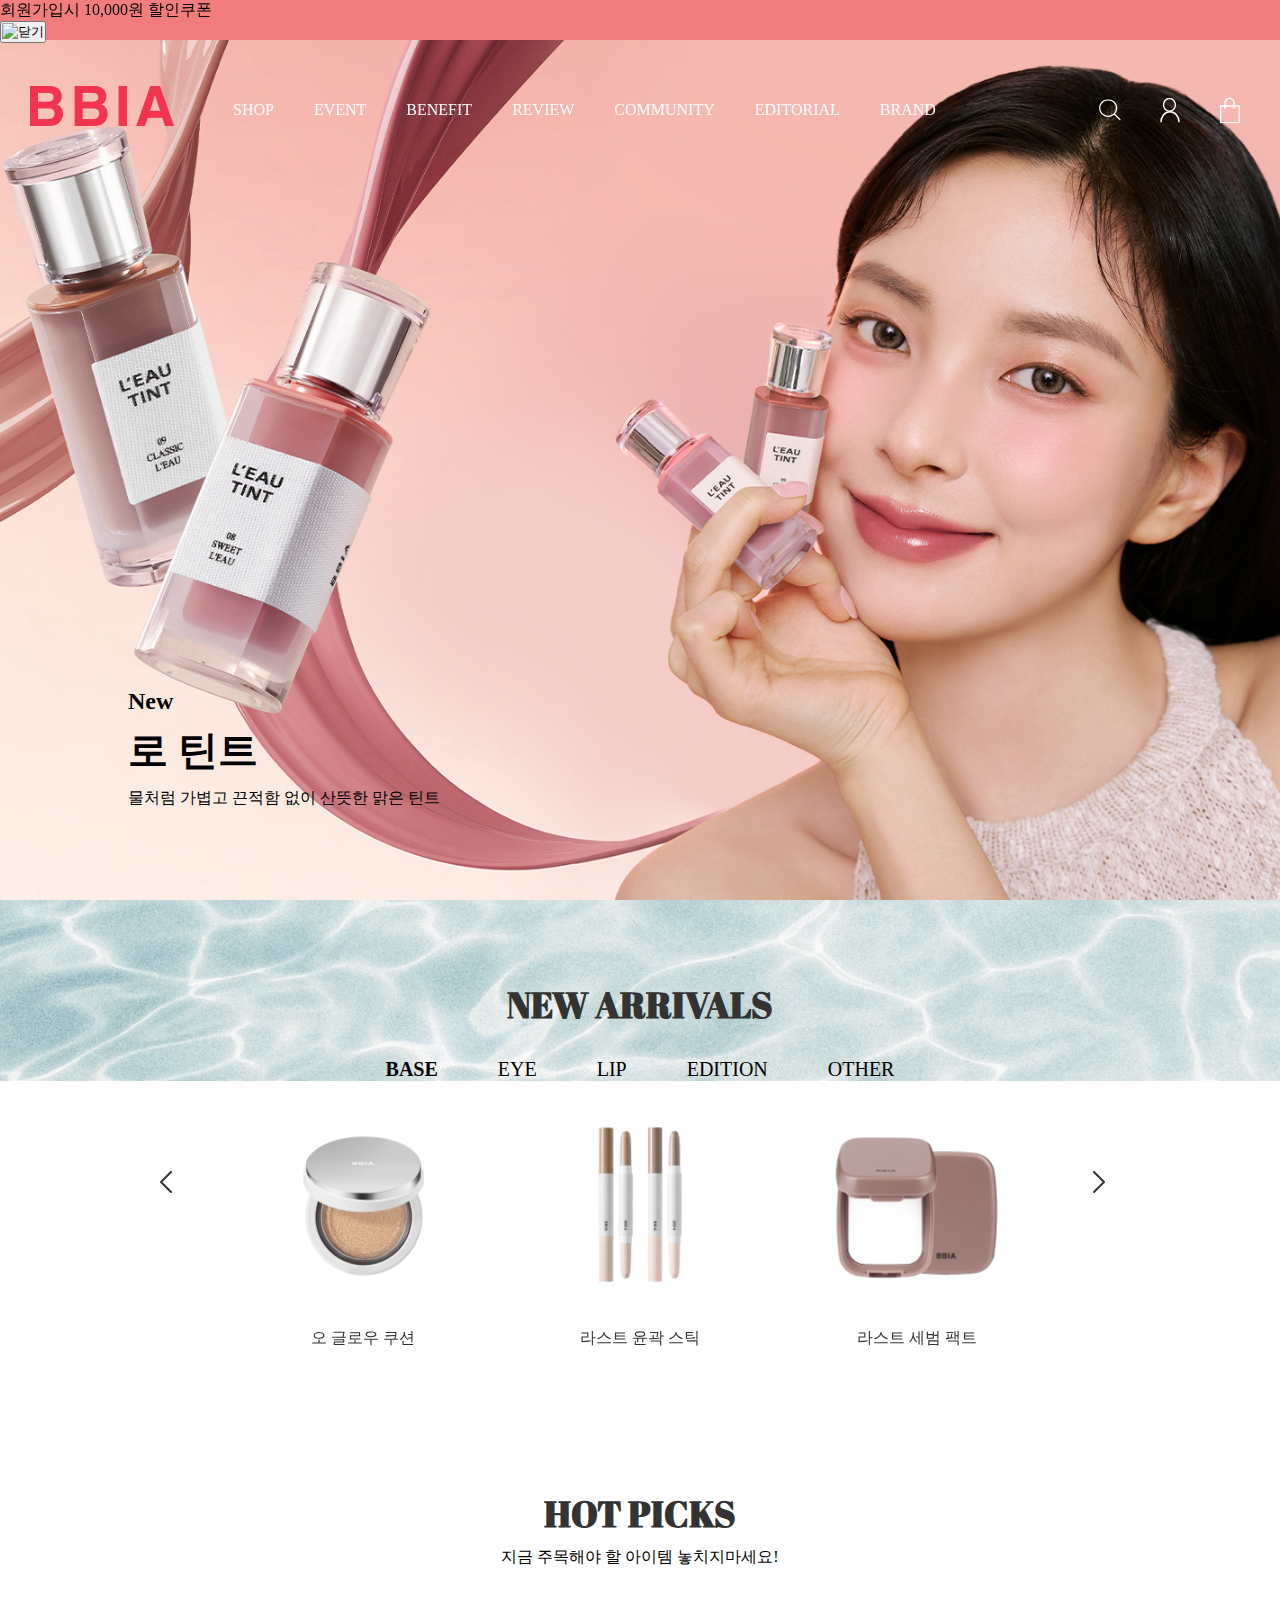
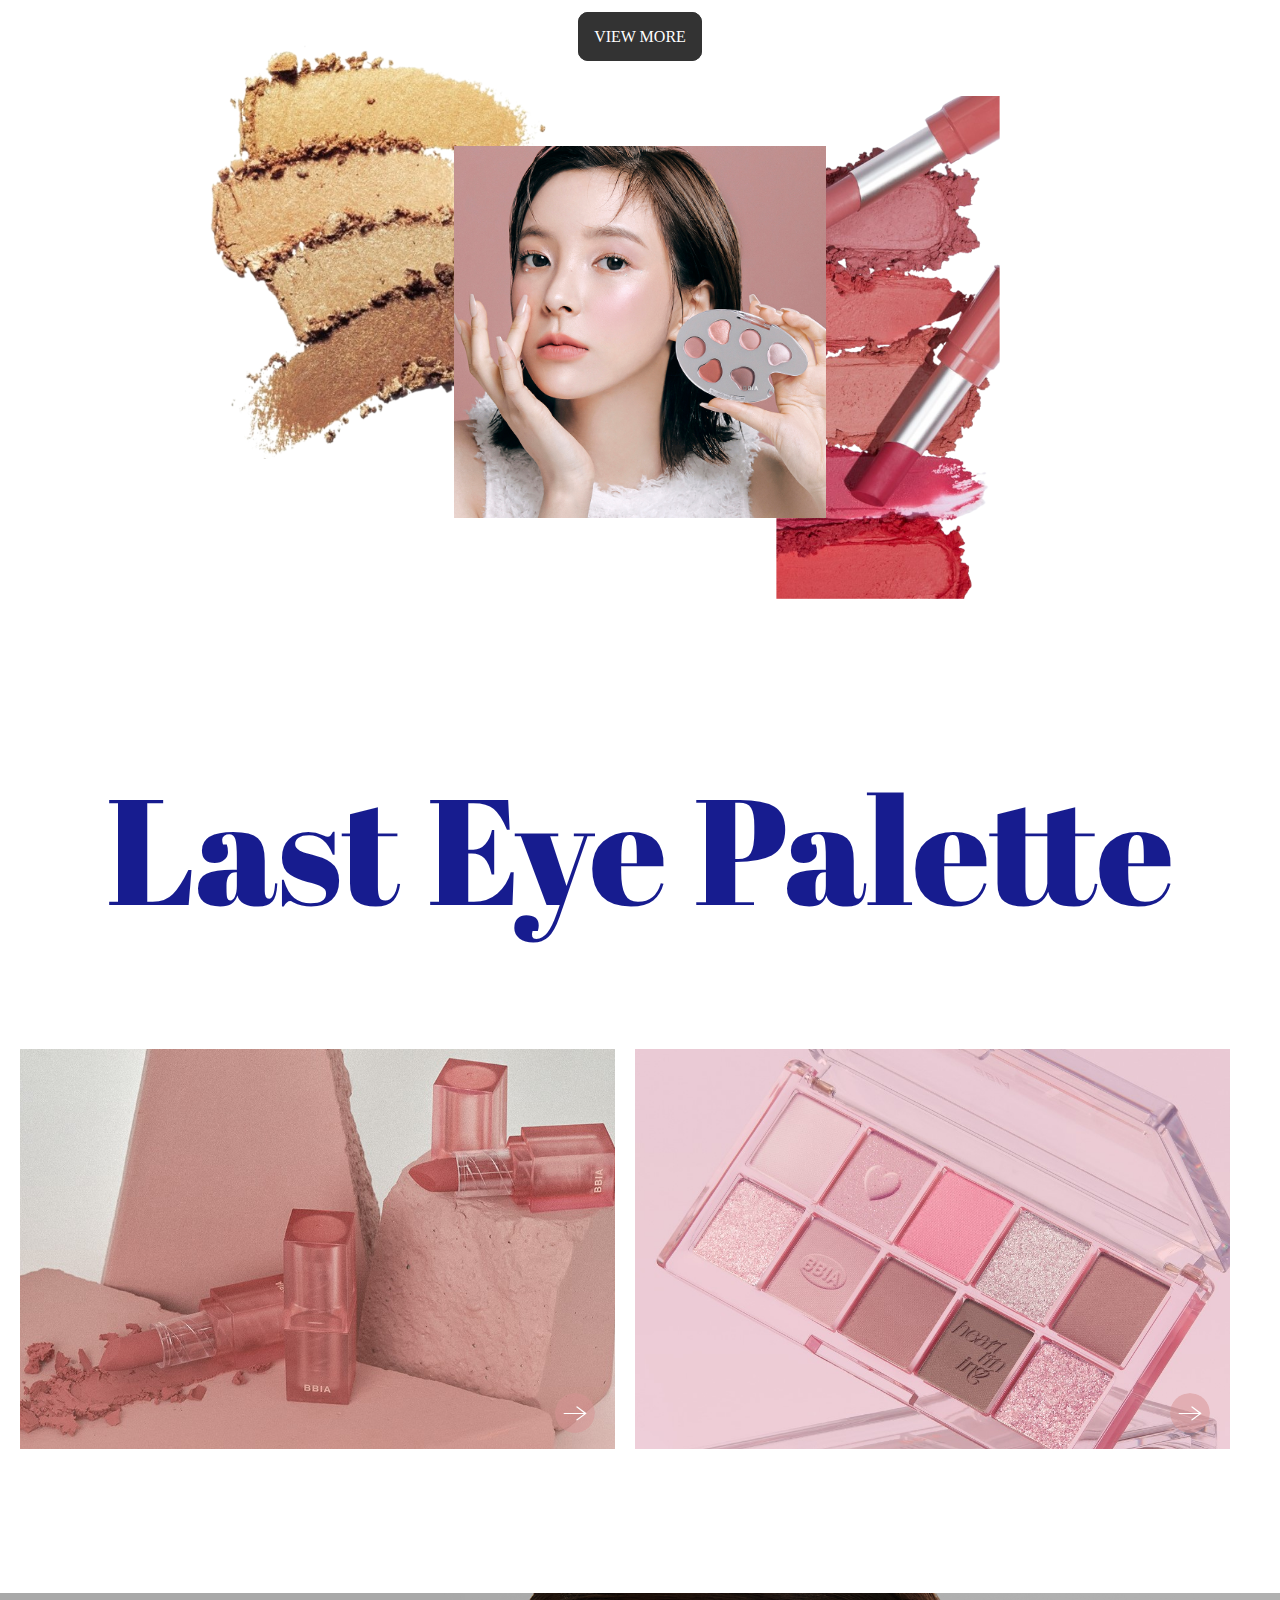
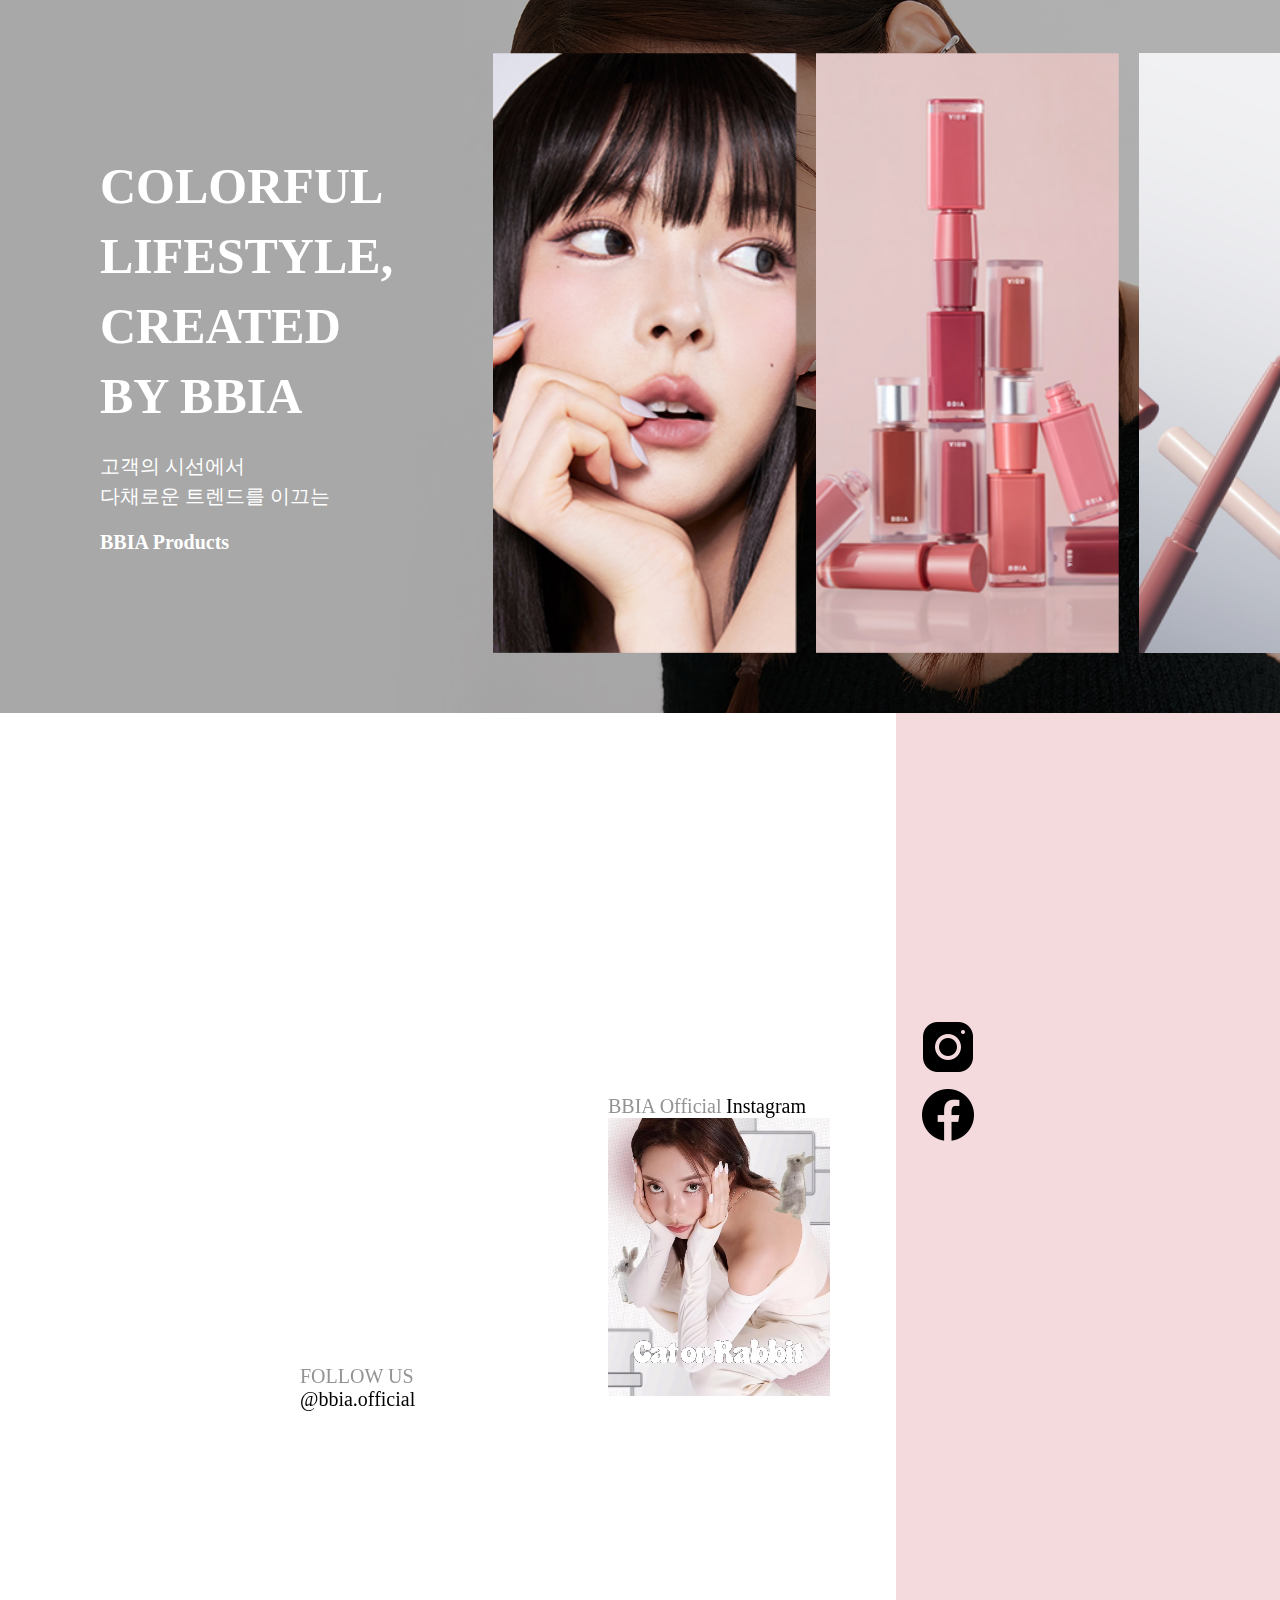
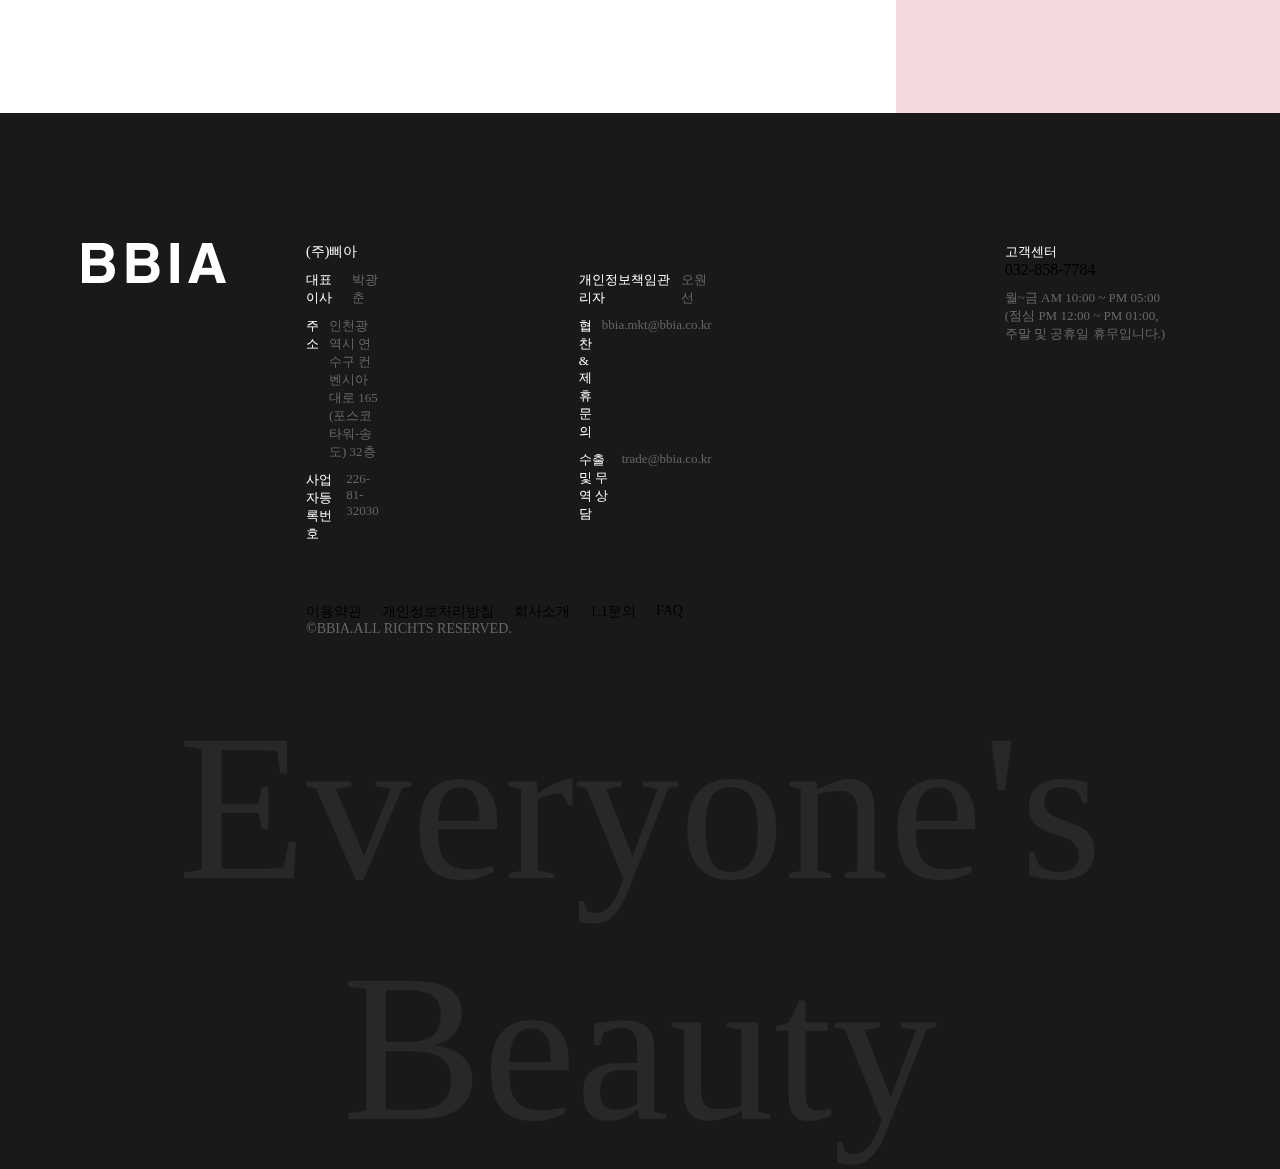
==== index.html @ fa792b57 "Update index.html" ====
<!DOCTYPE html>
<html lang="ko">

<head>
    <meta charset="UTF-8">
    <meta name="viewport" content="width=device-width, initial-scale=1.0">
    <title>BBIA 리뉴얼</title>

    <link rel="preconnect" href="https://fonts.googleapis.com">
    <link rel="preconnect" href="https://fonts.gstatic.com" crossorigin>
    <link href="https://fonts.googleapis.com/css2?family=Abril+Fatface&family=Asul:wght@400;700&display=swap"
        rel="stylesheet">

    <link rel="stylesheet" href="css/bbia.css">
    <link rel="stylesheet" href="https://cdn.jsdelivr.net/npm/swiper@11/swiper-bundle.min.css" />


    <script src="lib/jquery-3.7.1.min.js"></script>
    <script src="https://cdn.jsdelivr.net/npm/swiper@11/swiper-bundle.min.js"></script>


    <script>
        document.addEventListener("DOMContentLoaded", function () {
            var swiper = new Swiper(".main_visual .mySwiper", {
                navigation: {
                    nextEl: ".swiper-button-next",
                    prevEl: ".swiper-button-prev",
                },
                pagination: {
                    el: ".swiper-pagination",
                    clickable: true,
                    tiye : "fraction",
                },
                loop: true,
                autoplay: {
                    delay: 3000,
                    disableOnInteraction: false,
                },
            });

            var swiper = new Swiper('.new .swiper-container', {
                slidesPerView: 3, // 한 화면에 3개의 슬라이드를 표시
                spaceBetween: 30, // 슬라이드 간의 간격 설정
                loop: true, // 슬라이드를 무한 반복
                navigation: {
                    nextEl: '.swiper-button-next',
                    prevEl: '.swiper-button-prev',
                },
                autoplay: {
                    delay: 3000, // 3초마다 자동으로 슬라이드 변경
                    disableOnInteraction: false, // 사용자 인터랙션 후에도 자동 재생 유지
                },
            });

            var swiper = new Swiper('.brand .swiper-container', {
                slidesPerView: 2.5,  // 한 번에 2개의 슬라이드가 보이도록 설정
                spaceBetween: 20,   // 슬라이드 간의 간격을 설정 (필요 시 수정)
                loop: false,
                direction: 'horizontal',         // 슬라이드를 무한 반복
                navigation: {
                    nextEl: '.swiper-button-next', // 다음 버튼
                    prevEl: null, // 이전 버튼
                },
                pagination: {
                    el: '.swiper-pagination', // 페이지네이션
                    clickable: true            // 페이지네이션 클릭 가능
                }
            });


            var buttons = document.querySelectorAll('.category .button');
            var slides = document.querySelectorAll('.new .swiper-slide');

            buttons.forEach(button => {
                button.addEventListener('click', () => {
                    // 모든 버튼에서 active 클래스를 제거
                    buttons.forEach(btn => btn.classList.remove('active'));

                    // 클릭된 버튼에 active 클래스 추가
                    button.classList.add('active');

                    // 모든 슬라이드 숨기기
                    slides.forEach(slide => slide.style.display = 'none');

                    // 클릭된 버튼에 해당하는 카테고리만 보이기
                    const category = button.getAttribute('data-category');
                    slides.forEach(slide => {
                        if (slide.getAttribute('data-category') === category) {
                            slide.style.display = 'block'; // 해당 카테고리 슬라이드만 보이게
                        }
                    });

                    // Swiper 업데이트하여 새롭게 슬라이드를 인식하도록 함
                    swiperNew.update();
                });
            });

            // 기본적으로 첫 번째 버튼에 active 클래스를 추가하고 첫 번째 카테고리만 보이게 설정
            buttons[0].classList.add('active');
            const firstCategory = buttons[0].getAttribute('data-category');
            slides.forEach(slide => {
                if (slide.getAttribute('data-category') === firstCategory) {
                    slide.style.display = 'block';
                } else {
                    slide.style.display = 'none';
                }
            });
        });
    </script>
</head>

<body>
    <header id="header">
        <section class="banner">
            <div class="swiper-container">
                <div class="swiper-wrapper">
                    <div class="swiper-slide">
                        <p>회원가입시 10,000원 할인쿠폰</p>
                    </div>
                    <div class="swiper-slide">
                        <p>첫 구매 20%할인 & 적립금 3000원</p>
                    </div>
                    <div class="swiper-slide">
                        <p>Winter season-off❄</p>
                    </div>
                </div>

                <button class="close">
                    <img src="img/close.svg" alt="닫기">
                </button>
            </div><!-- .swiper-container end -->
        </section><!-- .banner -->

        <header class="header">
            <div class="inner">
                <h1 class="logo">
                    <a href="#"><img src="img/bbia_logo.png" alt="삐아 로고"></a>
                </h1>
                <nav class="pc_nav">
                    <ul class="gnb">
                        <li>
                            <a href="#">SHOP</a>
                        </li>
                        <li>
                            <a href="#">EVENT</a>
                        </li>
                        <li>
                            <a href="#">BENEFIT</a>
                        </li>
                        <li>
                            <a href="#">REVIEW</a>
                        </li>
                        <li>
                            <a href="#">COMMUNITY</a>
                        </li>
                        <li>
                            <a href="#">EDITORIAL</a>
                        </li>
                        <li>
                            <a href="#">BRAND</a>
                        </li>
                    </ul><!-- .gnb -->
                </nav><!-- .pc_nav -->

                <div class="util">
                    <button class="search">
                        <img src="img/btn_search.svg" alt="검색">
                    </button>
                    <button class="mypage">
                        <img src="img/btn_mypage.svg" alt="마이페이지">
                    </button>
                    <button class="cart">
                        <img src="img/btn_cart.svg" alt="장바구니">
                    </button>
                </div><!-- .util -->
            </div><!-- .inner -->
        </header><!-- .header end -->
    </header><!-- #header end -->

    <section class="main_visual">
        <div class="swiper mySwiper">
            <div class="swiper-wrapper">
                <div class="swiper-slide">
                    <img class="pc_visual" src="img/bbia_main_1.jpg" alt="">
                    <img class="mobile_visual" src="" alt="">
                    <div class="text">
                        <div class="inner">
                            <strong>New</strong>
                            <h2>로 틴트</h2>
                            <p>물처럼 가볍고 끈적함 없이 산뜻한 맑은 틴트</p>
                        </div>
                    </div>
                </div><!-- .swiper-slide -->
                <div class="swiper-slide">
                    <img class="pc_visual" src="img/bbia_main_2.jpg" alt="">
                    <img class="mobile_visual" src="" alt="">
                    <div class="text">
                        <div class="inner">
                            <strong>New</strong>
                            <h2>초코비 에디션 <br /> 라스트 아이 팔레트</h2>
                            <p>삐아의 새로운 시그니처 아이팔레트</p>
                        </div>
                    </div>
                </div><!-- .swiper-slide -->
                <div class="swiper-slide">
                    <img class="pc_visual" src="img/bbia_main_3.jpg" alt="">
                    <img class="mobile_visual" src="" alt="">
                    <div class="text">
                        <div class="inner">
                            <strong>New</strong>
                            <h2>초코비 에디션 <br /> 글로우 틴트</h2>
                            <p>투명하게 빛나는 입술 위 초코 한방울</p>
                        </div>
                    </div>
                </div><!-- .swiper-slide -->
                <div class="swiper-slide">
                    <img class="pc_visual" src="img/bbia_main_4.jpg" alt="">
                    <img class="mobile_visual" src="" alt="">
                    <div class="text">
                        <div class="inner">
                            <strong>New</strong>
                            <h2>오너먼트 에디션 <br /> 라스트 아이 팔레트</h2>
                            <p>섀도우부터 립-치크 제형까지 팔레트 하나로 완성하는 나</p>
                        </div>
                    </div>
                </div><!-- .swiper-slide -->
                <div class="swiper-slide">
                    <img class="pc_visual" src="img/bbia_main_5.jpg" alt="">
                    <img class="mobile_visual" src="" alt="">
                    <div class="text">
                        <div class="inner">
                            <strong>New</strong>
                            <h2>초코비 에디션 <br /> 라스트 벨벳 틴트</h2>
                            <p>부드럽고 풍부한 코코아 색감의 벨벳 틴트</p>
                        </div>
                    </div>
                </div><!-- .swiper-slide -->
            </div>
            <div class="swiper-c_button-next"></div>
            <div class="swiper-c_button-prev"></div>
        </div>
    </section><!-- .main_visual end -->

    <section class="new">
        <h2>NEW ARRIVALS</h2>
        <div class="category">
            <button class="button" data-category ="base">BASE</button>
            <button class="button" data-category ="eye">EYE</button>
            <button class="button" data-category ="lip">LIP</button>
            <button class="button" data-category ="edition">EDITION</button>
            <button class="button" data-category ="other">OTHER</button>
        </div>

        <div class="swiper-container">
            <div class="swiper-wrapper">
                <div class="swiper-slide" data-category ="base">
                    <div class="slide-item">
                        <img src="img/base-1.png" alt="오 글로우 쿠션">
                        <p>오 글로우 쿠션</p>
                    </div>
                </div>
                <div class="swiper-slide" data-category ="base">
                    <div class="slide-item">
                        <img src="img/base-2.png" alt="라스트 윤곽 스틱">
                        <p>라스트 윤곽 스틱</p>
                    </div>
                </div>
                <div class="swiper-slide" data-category ="base">
                    <div class="slide-item">
                        <img src="img/base-3.png" alt="라스트 세범 팩트">
                        <p>라스트 세범 팩트</p>
                    </div>
                </div>
                <!-- .swiper-slide base -->
                <div class="swiper-slide" data-category ="eye">
                    <div class="slide-item">
                        <img src="img/eye-1.png" alt="라스트 아이 팔레트">
                        <p>라스트 아이 팔레트</p>
                    </div>
                </div>
                <div class="swiper-slide" data-category ="eye">
                    <div class="slide-item">
                        <img src="img/eye-2.png" alt="네버 다이 마스카라">
                        <p>네버 다이 마스카라</p>
                    </div>
                </div>
                <div class="swiper-slide" data-category ="eye">
                    <div class="slide-item">
                        <img src="img/eye-3.png" alt="라스트 펜 아이라이너">
                        <p>라스트 펜 아이라이너</p>
                    </div>
                </div>
                <!-- .swiper-slide eye -->
                <div class="swiper-slide" data-category ="lip">
                    <div class="slide-item">
                        <img src="img/lip-1.png" alt="글로우 틴트">
                        <p>글로우 틴트</p>
                    </div>
                </div>
                <div class="swiper-slide" data-category ="lip">
                    <div class="slide-item">
                        <img src="img/lip-2.png" alt="라스트 벨벳 틴트">
                        <p>라스트 벨벳 틴트</p>
                    </div>
                </div>
                <div class="swiper-slide" data-category ="lip">
                    <div class="slide-item">
                        <img src="img/lip-3.png" alt="에디션 벨벳 글로우틴트">
                        <p>에디션 벨벳 글로우틴트</p>
                    </div>
                </div>
                <!-- .swiper-slide lip -->
                <div class="swiper-slide" data-category ="edition">
                    <div class="slide-item">
                        <img src="img/edition-1.png" alt="우유애교">
                        <p>우유애교</p>
                    </div>
                </div>
                <!-- .swiper-slide edition -->
                <div class="swiper-slide" data-category ="other">
                    <div class="slide-item">
                        <img src="img/other-1.png" alt="오 쿠션퍼프">
                        <p>오 쿠션 퍼프</p>
                    </div>
                </div>
                <div class="swiper-slide" data-category ="other">
                    <div class="slide-item">
                        <img src="img/other-2.png" alt="오 퍼펙트 브러쉬">
                        <p>오 퍼펙트 브러쉬</p>
                    </div>
                </div>
                <div class="swiper-slide" data-category ="other">
                    <div class="slide-item">
                        <img src="img/other-3.png" alt="오 핑거 퍼프">
                        <p>오 핑거 퍼프</p>
                    </div>
                </div>
                <!-- .swiper-slide other -->
            </div>

            <div class="swiper-button-next"></div>
            <div class="swiper-button-prev"></div>

        </div>
    </section>

    <section class="hot_picks">
        <h2>HOT PICKS</h2>
        <div class="text">
            <p>지금 주목해야 할 아이템 놓치지마세요!</p>
            <span>VIEW MORE</span>
        </div>

        <div class="hot_wrap">
            <div class="item left">
                <img src="img/hot_01.png" alt="">
            </div>
            <div class="item center">
                <img src="img/hot_03.jpg" alt="">
            </div>
            <div class="item right">
                <img src="img/hot_02.png" alt="">
            </div>
        </div><!-- .hot_wrap -->

        <div class="hot_emphasis">
            <p>Last Eye Palette</p>
        </div><!-- .hot_emphasis -->

        <div class="hot_images">
            <div class="item">
                <img src="img/hot_04.jpg" alt="">
                <button class="button"></button>
            </div>
            <div class="item">
                <img src="img/hot_05.jpg" alt="">
                <button class="button"></button>
            </div>
        </div><!-- .hot_images -->
    </section>

    <section class="brand">
        <div class="inner">
            <div class="text">
                <h2>COLORFUL <br /> LIFESTYLE, <br />
                    CREATED <br /> BY BBIA</h2>
                <p>고객의 시선에서 <br /> 다채로운 트렌드를 이끄는</p>
                <span>BBIA Products</span>
            </div>
            <div class="swiper-container">
                <div class="swiper-wrapper">
                    <!-- Slide 1 -->
                    <div class="swiper-slide">
                        <img src="img/Brand_prd_01.jpg" alt="">
                    </div>
                    <!-- Slide 2 -->
                    <div class="swiper-slide">
                        <img src="img/Brand_prd_02.jpg" alt="">
                    </div>
                    <!-- Slide 3 -->
                    <div class="swiper-slide">
                        <img src="img/Brand_prd_03.jpg" alt="">
                    </div>
                    <div class="swiper-slide">
                        <img src="img/Brand_prd_04.jpg" alt="">
                    </div>
                    <div class="swiper-slide">
                        <img src="img/Brand_prd_05.jpg" alt="">
                    </div>
                </div>
            </div>
        </div>
        </div>
    </section>


    <section class="sns">
        <div class="inner">
            <div class="instagram_1">
                <div class="item">
                    <a href="#">
                        <video autoplay muted loop>
                            <source src="img/video_1.mp4">
                        </video>
                    </a>
                </div>
                <div class="text">
                    <a href="#">
                        <span class="follow">FOLLOW US</span>
                        <br />
                        <span class="instagram">@bbia.official</span>
                    </a>
                </div><!--.text -->
            </div><!-- .instagram_1 -->
            <div class="instagram_2">
                <div class="text">

                    <a href="#">
                        <span class="follow">BBIA Official</span>
                        <span class="instagram">Instagram</span></a>
                </div><!-- .text -->
                <div class="item">
                    <a href="#">
                        <video autoplay muted loop>
                            <source src="img/video_2.mp4">
                        </video>
                    </a>
                </div>
            </div><!-- .instagram_2 -->
            <ul class="sns_icon">
                <li>
                    <a href="#">
                        <img src="img/bbia_insta.png" alt="삐아 인스타">
                    </a>
                </li>
                <li>
                    <a href="#">
                        <img src="img/bbia_facebook.png" alt="삐아 페이스북">
                    </a>
                </li>
            </ul>
        </div><!-- .inner -->
    </section><!-- .sns end -->

    <section class="footer">
        <div class="ft_wrap">
            <div class="l_wrap">
                <div class="f_inner">
                    <div class="logo">
                        <img src="img/f_logo.png" alt="삐아 로고">
                    </div>
                    <div class="info">
                        <p class="name">(주)삐아</p>
                        <div class="info_box">
                            <div class="l_box">
                                <dl>
                                    <dt>대표이사</dt>
                                    <dd>박광춘</dd>
                                </dl>
                                <dl>
                                    <dt>주소</dt>
                                    <dd>인천광역시 연수구 컨벤시아대로 165 (포스코타워-송도) 32층</dd>
                                </dl>
                                <dl>
                                    <dt>사업자등록번호</dt>
                                    <dd>226-81-32030</dd>
                                </dl>
                            </div>
                            <div class="r_box">
                                <dl>
                                    <dt>개인정보책임관리자</dt>
                                    <dd>오원선</dd>
                                </dl>
                                <dl>
                                    <dt>협찬&제휴 문의</dt>
                                    <dd>bbia.mkt@bbia.co.kr</dd>
                                </dl>
                                <dl>
                                    <dt>수출 및 무역 상담</dt>
                                    <dd>trade@bbia.co.kr</dd>
                                </dl>
                            </div>
                        </div>

                        <ul class="link_box">
                            <li class="link">
                                <a href="#">이용약관</a>
                            </li>
                            <li class="link">
                                <a href="#">개인정보처리방침</a>
                            </li>
                            <li class="link">
                                <a href="#">회사소개</a>
                            </li>
                            <li class="link">
                                <a href="#">1:1문의</a>
                            </li>
                            <li class="link">
                                <a href="#">FAQ</a>
                            </li>
                        </ul>
                        <p class="copy">©BBIA.ALL RICHTS RESERVED.</p>
                    </div>
                </div>
            </div>

            <div class="r_wrap">
                <div class="cs_box">
                    <p class="tit">고객센터</p>
                    <a href="#">032-858-7784</a>
                    <ul class="cs_list">
                        <li class="cs_cont">
                            월~금 AM 10:00 ~ PM 05:00
                            <br />
                            (점심 PM 12:00 ~ PM 01:00,
                            <br />
                            주말 및 공휴일 휴무입니다.)
                        </li>
                    </ul>
                </div>
            </div>
        </div>

        <div class="f_title">
            <p class="f_text">
                Everyone's Beauty
            </p>
        </div>

    </section>
</body>

</html>
---- css/bbia.css ----
@charset "utf-8";
@font-face {
    font-family: 'SpoqaHanSansNeo-Thin';
    src: url('https://fastly.jsdelivr.net/gh/projectnoonnu/noonfonts_2108@1.1/SpoqaHanSansNeo-Thin.woff') format('woff');
    font-weight: normal;
    font-style: normal;
}

@font-face {
    font-family: 'SpoqaHanSansNeo-Regular';
    src: url('https://fastly.jsdelivr.net/gh/projectnoonnu/noonfonts_2108@1.1/SpoqaHanSansNeo-Regular.woff') format('woff');
    font-weight: normal;
    font-style: normal;
}

@font-face {
    font-family: 'SpoqaHanSansNeo-Medium';
    src: url('https://fastly.jsdelivr.net/gh/projectnoonnu/noonfonts_2108@1.1/SpoqaHanSansNeo-Medium.woff') format('woff');
    font-weight: normal;
    font-style: normal;
}

@font-face {
    font-family: 'SpoqaHanSansNeo-Bold';
    src: url('https://fastly.jsdelivr.net/gh/projectnoonnu/noonfonts_2108@1.1/SpoqaHanSansNeo-Bold.woff') format('woff');
    font-weight: normal;
    font-style: normal;
}

@font-face {
    font-family: 'Pretendard-Light';
    src: url('https://fastly.jsdelivr.net/gh/Project-Noonnu/noonfonts_2107@1.1/Pretendard-Light.woff') format('woff');
    font-weight: 300;
    font-style: normal;
}

@font-face {
    font-family: 'Pretendard-Regular';
    src: url('https://fastly.jsdelivr.net/gh/Project-Noonnu/noonfonts_2107@1.1/Pretendard-Regular.woff') format('woff');
    font-weight: 400;
    font-style: normal;
}

@font-face {
    font-family: 'Pretendard-Medium';
    src: url('https://fastly.jsdelivr.net/gh/Project-Noonnu/noonfonts_2107@1.1/Pretendard-Medium.woff') format('woff');
    font-weight: 500;
    font-style: normal;
}

@font-face {
    font-family: 'Pretendard-SemiBold';
    src: url('https://fastly.jsdelivr.net/gh/Project-Noonnu/noonfonts_2107@1.1/Pretendard-SemiBold.woff') format('woff');
    font-weight: 600;
    font-style: normal;
}

@font-face {
    font-family: 'Pretendard-Bold';
    src: url('https://fastly.jsdelivr.net/gh/Project-Noonnu/noonfonts_2107@1.1/Pretendard-Bold.woff') format('woff');
    font-weight: 700;
    font-style: normal;
}
.amethysta-regular {
    font-family: "Amethysta", serif;
    font-weight: 400;
    font-style: normal;
  }
.abril-fatface-regular {
    font-family: "Abril Fatface", serif;
    font-weight: 400;
    font-style: normal;
  }



* {
    margin: 0;
    padding: 0;
    box-sizing: border-box;
}
li {
    list-style: none;
}
a {
    text-decoration: none;
    color: inherit;
}
.banner {
    background-color: #f27d7d;
    width: 100%;
    height: 40px;

    position: fixed;
    top: 0;
    left: 0;
    z-index: 100;
}
.banner > ul {
    height: 100%;
    display: flex;
    justify-content: center;
    align-items: center;
    position: relative;
}
.banner > ul li {}


/* header */
.header {
    width: 100%;
    height: 140px;
    position: fixed;
    top: 40px;
    left: 0;
    z-index: 100;
}
.header .inner {
    max-width: 1800px;
    width: calc(100% - 60px);
    height: 100%;
    margin: 0 auto;
    display: flex;
    justify-content: space-between;
    align-items: center;
    position: relative;
}
.header .inner .pc_nav .gnb {
    display: flex;
    position: absolute;
    top: 50%;
    transform: translateY(-50%);
    left: 15%;
}
.header .inner .pc_nav .gnb li {
    display: block;
    padding: 0 20px;
    color: #fff;
}
.header .inner .util {
    display: flex;
    gap: 20px;
}
.header .inner .util button {
    border: 0;
    background-color: transparent;
    display: flex;
    justify-content: center;
    align-items: center;
}
.header .inner .util button img {
    width: 40px;
}


/* main_visual */
.swiper .mobile_visual {
    display: none;
}
.main_visual {
    width: 100%;
    height: 100vh;
    position: relative;
}
.main_visual .swiper {
    width: 100%;
    height: 100%;
}
.swiper-slide {
    position: relative;
}

.swiper-slide img {
    width: 100%;
    height: 100%;
    display: block;
    object-fit: cover;
}


.swiper-slide .text {
    position: absolute;
    bottom: 10%;
    left: 10%;
    z-index: 2;
    display: block;
}
.swiper-slide .text .inner {
    display: block; /* 기본적으로 block으로 설정하여 텍스트가 세로로 나열되도록 */
}
.swiper-slide .text .inner strong {
    font-size: 1.5rem;
    display: block;
    margin-bottom: 0.5rem;
}

.swiper-slide .text .inner h2 {
    font-size: 2.5rem;
    font-weight: bold;
    margin-bottom: 0.5rem;
}

.swiper-slide .text .inner p {
    font-size: 1rem;
    font-weight: 300;
    line-height: 1.5;
}


/* .new */
  .new {
    margin-top: 80px;
    text-align: center;
    position: relative;
  }
  .new .swiper-container::before {
}
  .new h2 {
    font-size: 36px;
    margin-bottom: 30px;
    color: #333;
    font-family: "Abril Fatface", serif;
  }
  .new .category {
    display: flex;
    justify-content: center;
    gap: 60px;
    position: relative;
  }
  .new .category .button {
    border: none;
    background-color: transparent;
    gap: 80px;
    font-family: 'SpoqaHanSansNeo-Regular';
    font-size: 20px;
  }
  .new .category .button.active {
    font-weight: bold;
    font-family: 'SpoqaHanSansNeo-Medium';
    font-size: 20px;
  }
  .category::before {
    content: "";
    position: absolute;
    bottom: 0;
    left: 0;
    width: 100%;
    height: 200px;
    background: url(../img/new.png);
    z-index: -1;
  }
  .new .swiper-container {
    /* width: 100%;
    height: 100%; */
    position: relative;
    max-width: 800px;
    margin: 0 auto;
  }
  .new .swiper-slide {
    display: flex;
    justify-content: center;
    align-items: center;
  }
  .new .slide-item {
    position: relative;
    width: 100%;
    overflow: hidden;
  }
  
  .new .slide-item img {
    width: 100%;
    height: 100%;
    object-fit: cover;
  }
  .new .slide-item p {
    color: #333;
  }
  .new .item-info {
    position: absolute;
  }
  .new .swiper-button-next,
  .new .swiper-button-prev {
    position: absolute;
    top: 50%;
    transform: translateY(-50%);
    z-index: 10;
    display: flex;
    justify-content: center;
    align-items: center;
    cursor: pointer;
}
.new .swiper-button-next::after ,.new .swiper-button-prev::after {
    display: none;
}
.new .swiper-button-next {
    right: -80px;
    background: url(../img/다음.svg) no-repeat;
}
.new .swiper-button-prev {
    left: -80px;
    background: url(../img/이전.svg) no-repeat;
}
/* .hot_picks */
.hot_picks {
    text-align: center;
    max-width: 1600px;
    margin: 0 auto;
    padding: 140px 20px;
}
.hot_picks h2 {
    font-size: 36px;
    margin-bottom: 10px;
    color: #333;
    font-family: "Abril Fatface", serif;
}
.hot_picks .text {
    text-align: center;
    align-items: center;
}

.hot_picks .text p {
    padding-bottom: 60px;
}
.hot_picks .text span {
    border: 1px solid #333;
    color: #fff;
    padding: 15px 15px;
    border-radius: 10px;
    background-color: #333;
}
.hot_picks .hot_wrap {
    margin-top: 190px;
    display: flex;
    justify-content: space-between;
    max-width: 1600px;
    width: 100%;
    margin: 0 auto;
    height: 650px;
}
.hot_picks .item {
    width: 30%; /* 적용하면 가운데 이미지 축소됨 */
    position: relative;
    margin-top: 100px;
    z-index: 1; 
}
.hot_picks .item.left {
    z-index: 0;
    left: 13%;
    top: -120px;
}

.hot_picks .item.center {
    z-index: 2;
}
.hot_picks .item.right {
    z-index: 0;
    transform: scale(0.6);
    bottom: 160px;
    right: 15%;
}

.item.right img {
    width: 200px;
}

.hot_picks .item img {
    width: 100%;
    height: auto;
    object-fit: cover;
}
.hot_emphasis p {
    margin-top: 50px;
    font-size:150px;
    color: #171C8F;
    font-family: "Abril Fatface", serif;
}
.hot_images {
    display: flex;
    /* justify-content: space-between; */
    gap: 20px;
}
.hot_images .item {
    width: 48%;
    overflow: hidden; 
}
.hot_images .item img {
    width: 100%;
    height: 400px;
    object-fit: cover;
}
.hot_images .button {
    background-color: #d79494be;
    width: 40px;
    height: 40px;
    border: 0;
    border-radius: 50%;
    position: absolute;
    bottom: 0;
    right: 0;
    transform: translate(-50%, -50%);
    background: url(../img/더보기.svg);
    background-size: contain;
}


/* .brand */
.brand {
    background: url(../img/Brand.jpg);
    display: flex;
    justify-content: center;
    align-items: center;
    background-size: cover; /* 배경 이미지가 요소 크기에 맞게 커짐 */
    height: 80vh; /* 예시: 화면의 80% 높이를 차지하게 설정 */
    position: relative;
  }
  .brand::before {
    content: "";
    position: absolute;
    top: 0;
    left: 0;
    width: 100%;
    height: 100%;
    background: rgba(0, 0, 0, 0.3); /* 반투명 검은색 오버레이 */
    z-index: 1; /* 이미지 위에 오버레이가 표시되도록 설정 */
}
  .brand .inner {
    display: flex;
    max-width: 100%;
    width: 100%;
    justify-content: flex-start; /* 왼쪽으로 배치 */
    align-items: center;
    margin: 0;
  }
  
  /* 텍스트 영역 스타일 */
  .brand .text {
    flex: 1; 
    /* max-width: 500px; */
    margin-left: 100px; 
    text-align: left;
    z-index: 3;
  }
  
  .brand .text h2 {
    font-size: 50px;
    line-height: 1.4;
    color: #fff;
    font-weight: bold;
  }
  
  .brand .text p {
    margin: 20px 0;
    font-size: 20px;
    line-height: 1.5;
    color: #fff;
  }
  
  .brand .text span {
    display: inline-block;
    font-size: 20px;
    font-weight: bold;
    color: #fff;
  }
  
  /* Swiper 슬라이더 영역 스타일 */
  .brand .swiper-container {
    flex: 2; /* 슬라이더 영역이 텍스트보다 더 큰 비율 */
    /* max-width: 700px; */
    width: 100%;
    height: 600px;
    overflow: hidden;
    margin-right: 0; /* 오른쪽 여백 제거 */
    padding-right: 0;
  }
  .brand .swiper-wrapper {
    display: flex;
    width: 100%;
}

  .brand .swiper-slide {
    width: 100%; /* 각 슬라이드가 화면의 절반을 차지하도록 설정 */
    flex: 0 0 auto;
  }
  
  .brand .swiper-slide img {
    width: 100%;
    height: 100%;
    object-fit: cover; /* 이미지 최대 크기 제한 */
  }


/* .sns */
.sns {
    padding: 60px 300px;
    background: linear-gradient(to left, #F4DADD 30%, transparent 30%);
    height: 1000px;

    display: flex; 
    justify-content: center; 
    align-items: center; 
    gap: 30px; 
}
.sns .inner {
    display: flex;
    justify-content: flex-end; 
    gap: 30px; 
}
.instagram_1 .item video {
    width: 70%;
}
.sns .text a {
    font-size: 18px;
    text-align: center; 
    margin: 10px 0; 
    position: relative; 
    z-index: 2; 
}
.sns .follow {
    color: #939393;
    font-family: 'Pretendard-Regular';
    font-size: 20px;

}
.sns .instagram{
    color: #000;
    font-family: 'SpoqaHanSansNeo-Bold';
    font-size: 20px;
}
.instagram_2 .item video {
    width: 80%;
}
.instagram_2 {
    margin-top: 80px;
}
/* .inner {
    max-width: 1200px;
    margin: 0 auto;
    display: flex;
    justify-content: center; 
    align-items: center; 
    flex-direction: row; 
    gap: 80px; 
}
.instagram_1 {
    display: flex;
    flex-direction: column; 
    align-items: flex-end; 
    justify-content: flex-start; 
    position: relative;
}

.instagram_1 .item {
    width: 100%;
    text-align: center;
    margin-bottom: 20px; 
}

.instagram_1 .text {
    margin-top: auto; 
    text-align: right;
    color:#333 ;
}
.instagram_1, .instagram_2 {
    display: flex;
    flex-direction: column;
    justify-content: center;
    align-items: center;
}

.instagram_1 .item, .instagram_2 .item {
    margin-bottom: 20px;
}
.instagram_1 .item video {
    width: 100%;
    height: auto;
    display: block;
    transition: transform 0.3s ease;
}
.instagram_1 video, .instagram_2 video {
    max-width: 50%;
    height: auto;
    display: block;
    transition: transform 0.3s ease;
}
.instagram_2 {
    position: relative;
    top: 200px; 
    transform: none;
    display: flex;
    flex-direction: column;
    align-items: flex-start;
}
.instagram_2 .text {
    position: static;
    text-align: left;
    margin-bottom: 10px;
    width: 100%;
    color: #333;
}
.instagram_2 .item video {
    width: 100%;
    height: auto;
    display: block;
    transition: transform 0.3s ease;
}
.sns_icon {
    display: flex;
    flex-direction: column;
    justify-content: center;
    align-items: center;
    margin-top: 30px;
    gap: 5px;
}

.sns_icon li {
    list-style: none;
}

.sns_icon img {
    width: 40px;
    height: 40px;
} */


/* .footer */
.footer {
    background-color: #191919;
    /* padding: 5rem 2rem 0; */
    display: flex;
    flex-direction: column;
    justify-content: space-between;
    min-height: 600px;
    width: 100%;

    /* justify-content: space-between; 
    align-items: flex-start;
    align-items: stretch;
    width: 100%;
    min-height: 600px;
    flex-direction: column; */
}
.ft_wrap {
    display: flex;
    justify-content: space-between;
    padding: 5rem 2rem 0;
}
.l_wrap {
    display: flex;
    justify-content: space-between;
    width: 60%;
    font-size: 14px;

    /* align-items: flex-start; */

    /* width: 70%;
    margin-top: -2rem;
    font-size: 14px; */
}
.r_wrap {
    display: flex;
    flex-direction: column; 
    align-items: flex-start;
    width: 20%;
    margin-top: 50px;

}
.f_inner {
    display: flex;
    flex-direction: row; 
    justify-content: space-between;
    gap: 30px;
    padding: 50px;
}

.logo {
    flex: 0 0 auto; 
    margin-right: 50px; 
}
.info {
    display: flex;
    flex-direction: column; 
    justify-content: space-between; 
}
.info .name {
    color: #fff;
    font-family: 'Pretendard-Bold';
    font-size: 14px;
}
.info_box {
    display: flex;
    gap: 200px;
    margin-bottom: 50px;
}
dl {
    display: flex; 
    gap: 10px;
    margin: 10px 0;
    font-size: 13px;
}

dt {
    font-family: 'Pretendard-Light';
    color: #fff;
}

dd {
    margin: 0;
    font-family: 'Pretendard-Medium';
    color: #666666;
}
.link_box {
    display: flex;
    gap: 20px;
}
.copy {
    color: #666666;
}

.cs_box {
    display: flex;
    flex-direction: column;
}
.cs_box .tit , .cs_box .tit a{
    color: #fff;
    font-size: 13px;
    font-family: 'Pretendard-Regular';
}
.cs_cont {
    color: #666666;
    font-size: 13px;
    font-family: 'Pretendard-Regular';
    margin-top: 10px;
}
.f_title {
    margin-top: auto;
    width: 100%;
}
.f_title .f_text {
    color: #292828;
    font-size: 210px;
    font-family: "Amethysta", serif;
    text-align: center;
}
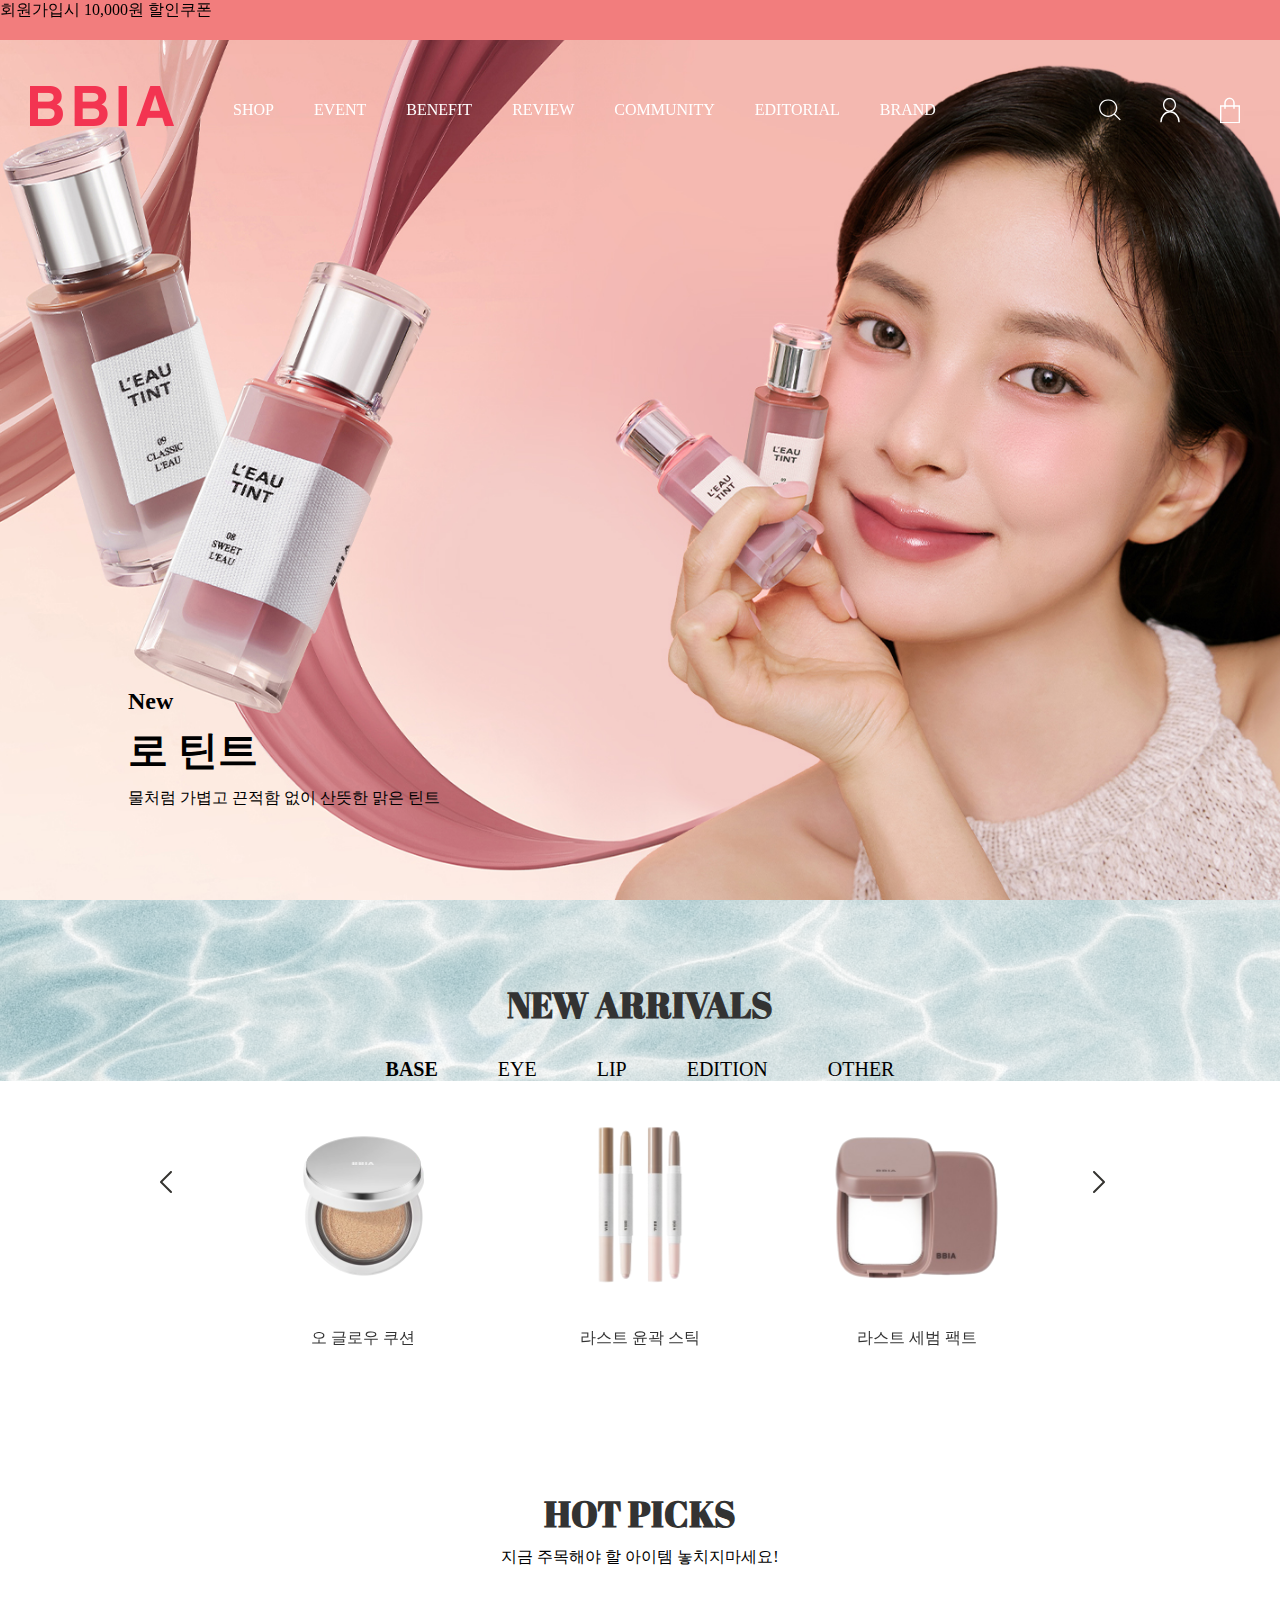
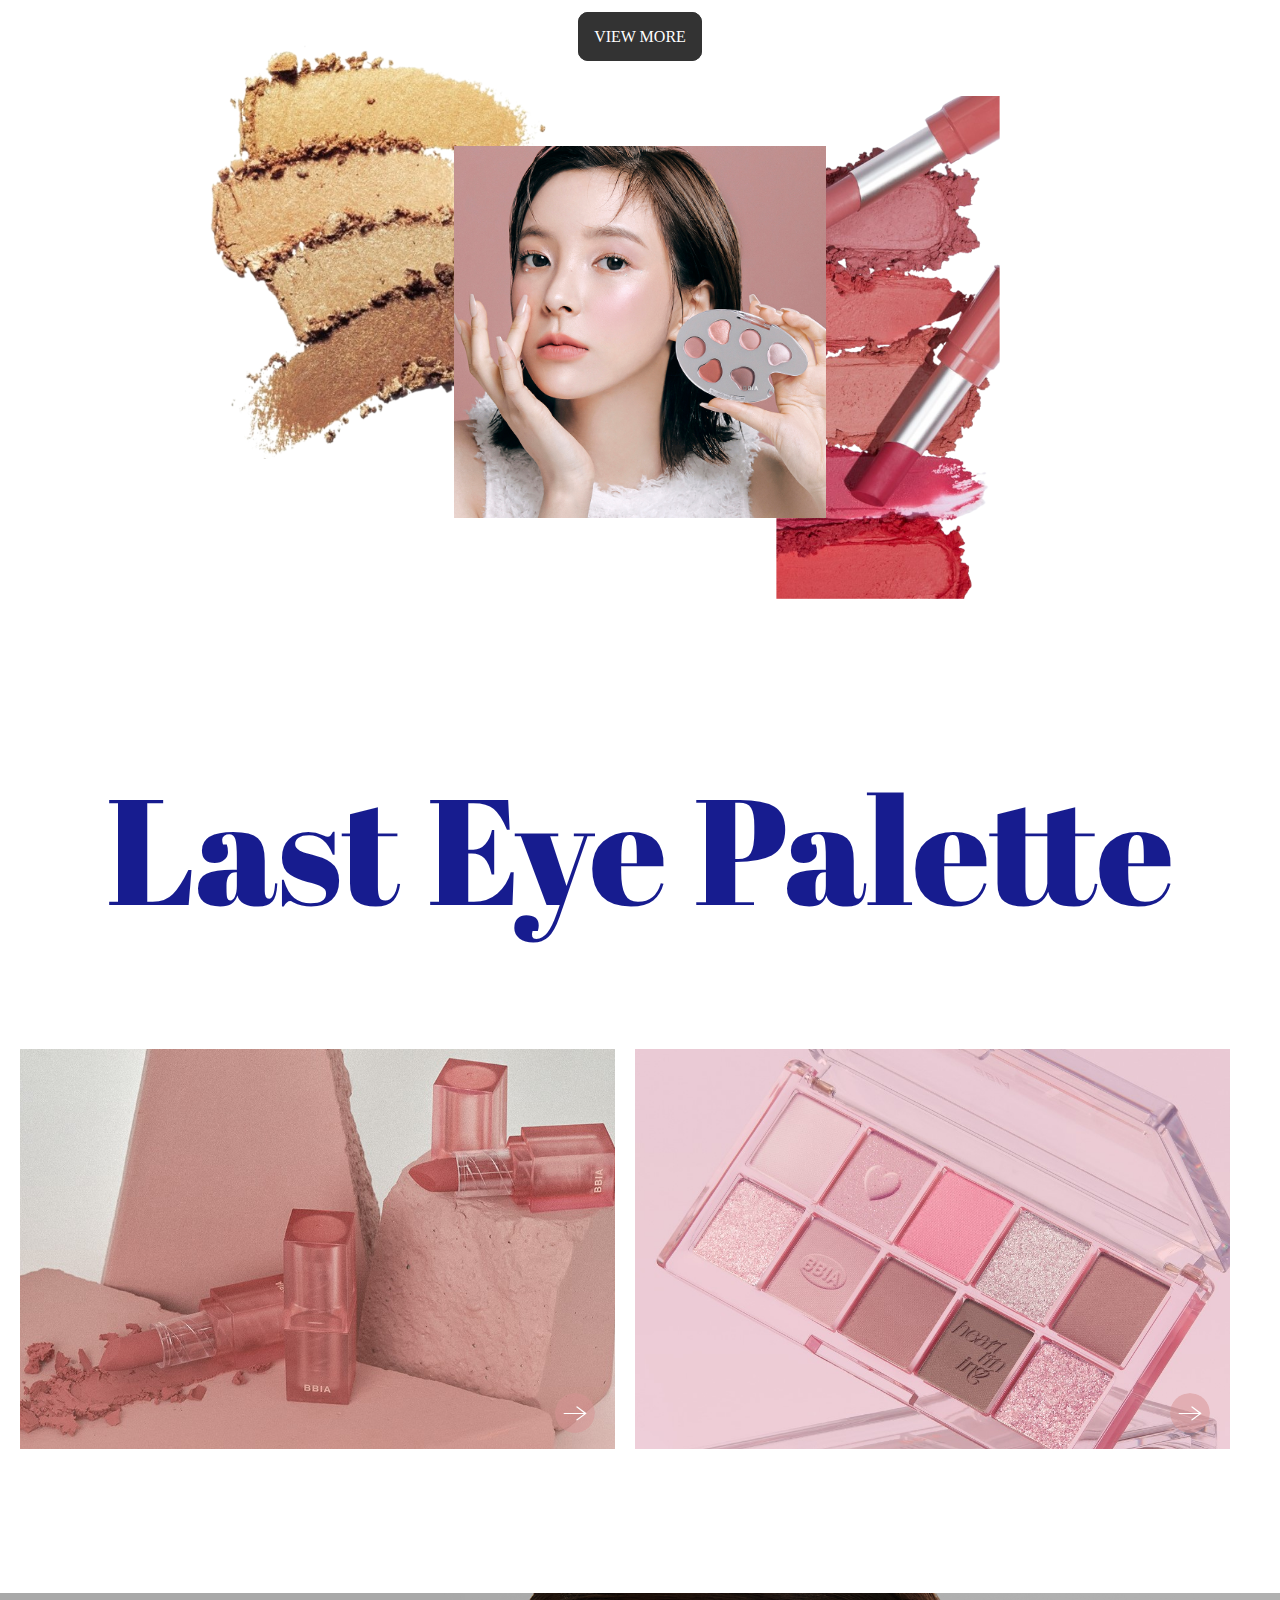
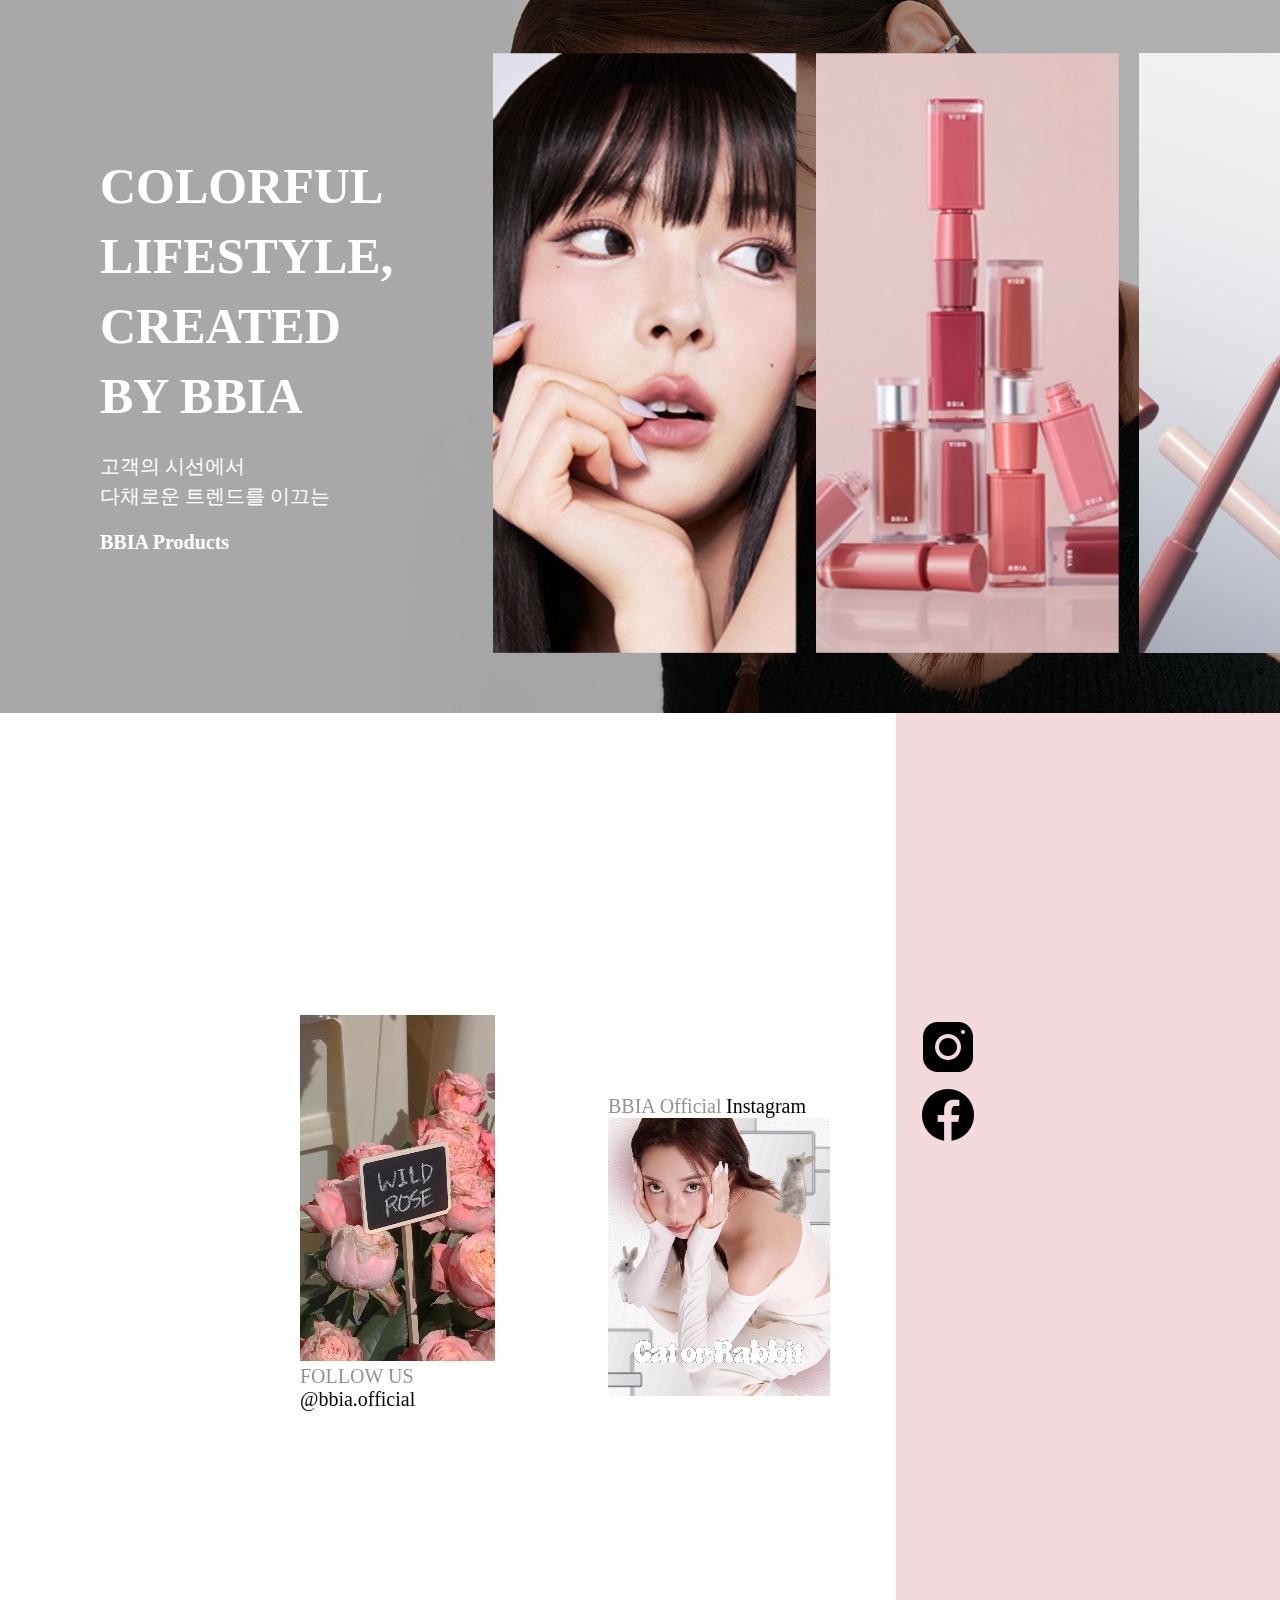
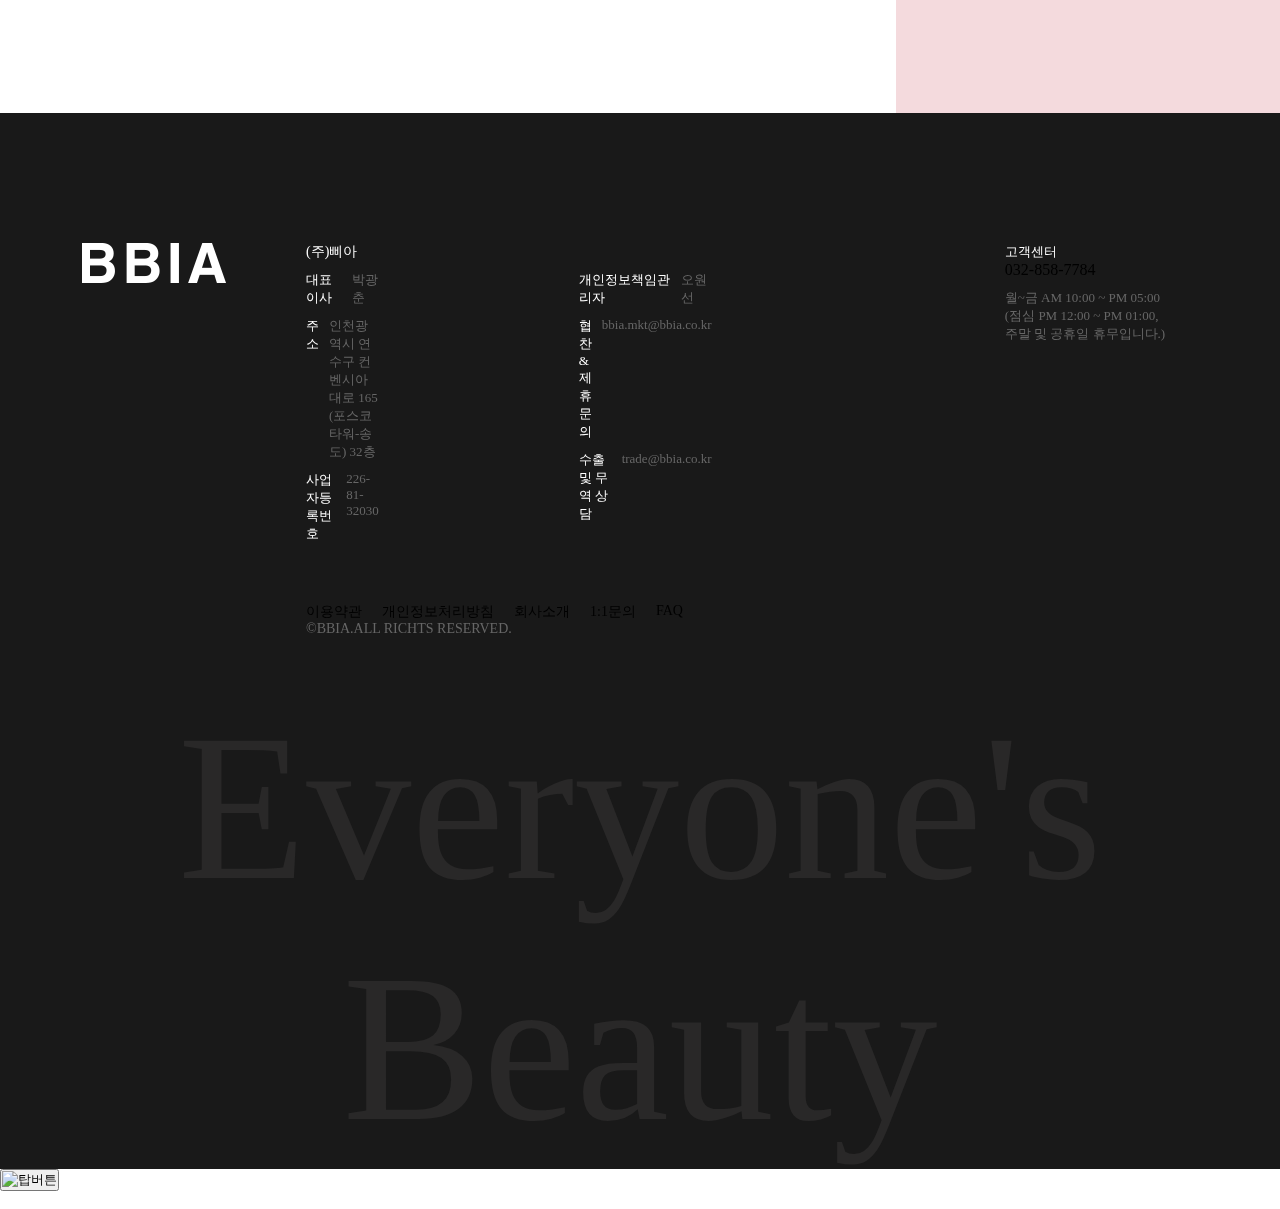
==== commit 78ff6580: "Update index.html" ====
--- a/index.html
+++ b/index.html
@@ -21,7 +21,7 @@
 
     <script>
         document.addEventListener("DOMContentLoaded", function () {
-            var swiper = new Swiper(".main_visual .mySwiper", {
+            var mainVisualSwiper = new Swiper(".main_visual .mySwiper", {
                 navigation: {
                     nextEl: ".swiper-button-next",
                     prevEl: ".swiper-button-prev",
@@ -29,7 +29,7 @@
                 pagination: {
                     el: ".swiper-pagination",
                     clickable: true,
-                    tiye : "fraction",
+                    type: "bullets",
                 },
                 loop: true,
                 autoplay: {
@@ -38,64 +38,75 @@
                 },
             });
 
-            var swiper = new Swiper('.new .swiper-container', {
-                slidesPerView: 3, // 한 화면에 3개의 슬라이드를 표시
-                spaceBetween: 30, // 슬라이드 간의 간격 설정
-                loop: true, // 슬라이드를 무한 반복
+            var bannerSwiper = new Swiper('.banner .swiper-container', {
+                direction: 'vertical',
+                loop: true,
+                autoplay: {
+                    delay: 3000,
+                    disableOnInteraction: false,
+                },
+                pagination: {
+                    el: '.swiper-pagination',
+                    clickable: true,
+                },
+            });
+
+            var newSwiper = new Swiper('.new .swiper-container', {
+                slidesPerView: 3,
+                spaceBetween: 30,
+                loop: true,
                 navigation: {
                     nextEl: '.swiper-button-next',
                     prevEl: '.swiper-button-prev',
                 },
                 autoplay: {
-                    delay: 3000, // 3초마다 자동으로 슬라이드 변경
-                    disableOnInteraction: false, // 사용자 인터랙션 후에도 자동 재생 유지
-                },
-            });
-
-            var swiper = new Swiper('.brand .swiper-container', {
-                slidesPerView: 2.5,  // 한 번에 2개의 슬라이드가 보이도록 설정
-                spaceBetween: 20,   // 슬라이드 간의 간격을 설정 (필요 시 수정)
+                    delay: 3000,
+                    disableOnInteraction: false,
+                },
+            });
+
+            var brandSwiper = new Swiper('.brand .swiper-container', {
+                slidesPerView: 2.5,
+                spaceBetween: 20,
                 loop: false,
-                direction: 'horizontal',         // 슬라이드를 무한 반복
+                direction: 'horizontal',
                 navigation: {
-                    nextEl: '.swiper-button-next', // 다음 버튼
-                    prevEl: null, // 이전 버튼
+                    nextEl: '.swiper-button-next',
+                    prevEl: null,
                 },
                 pagination: {
-                    el: '.swiper-pagination', // 페이지네이션
-                    clickable: true            // 페이지네이션 클릭 가능
+                    el: '.swiper-pagination',
+                    clickable: true
                 }
             });
-
 
             var buttons = document.querySelectorAll('.category .button');
             var slides = document.querySelectorAll('.new .swiper-slide');
 
             buttons.forEach(button => {
                 button.addEventListener('click', () => {
-                    // 모든 버튼에서 active 클래스를 제거
+
                     buttons.forEach(btn => btn.classList.remove('active'));
 
-                    // 클릭된 버튼에 active 클래스 추가
+
                     button.classList.add('active');
 
-                    // 모든 슬라이드 숨기기
+
                     slides.forEach(slide => slide.style.display = 'none');
 
-                    // 클릭된 버튼에 해당하는 카테고리만 보이기
+
                     const category = button.getAttribute('data-category');
                     slides.forEach(slide => {
                         if (slide.getAttribute('data-category') === category) {
-                            slide.style.display = 'block'; // 해당 카테고리 슬라이드만 보이게
+                            slide.style.display = 'block';
                         }
                     });
 
-                    // Swiper 업데이트하여 새롭게 슬라이드를 인식하도록 함
-                    swiperNew.update();
+
+                    newSwiper.update();
                 });
             });
 
-            // 기본적으로 첫 번째 버튼에 active 클래스를 추가하고 첫 번째 카테고리만 보이게 설정
             buttons[0].classList.add('active');
             const firstCategory = buttons[0].getAttribute('data-category');
             slides.forEach(slide => {
@@ -105,12 +116,27 @@
                     slide.style.display = 'none';
                 }
             });
+            const closeButton = document.querySelector('.banner .close');
+            const banner = document.querySelector('.banner');
+
+            // 닫기 버튼 클릭 시 배너 숨기기
+            closeButton.addEventListener('click', () => {
+                banner.style.display = 'none';
+            });
+
+            var topButton = document.querySelector('.top_button');
+            var subButtons = document.querySelector('.sub_buttons');
+
+            topButton.addEventListener('click', function () {
+                subButtons.classList.toggle('show'); // 'show' 클래스를 토글하여 sub_buttons 표시 여부 변경
+            });
         });
     </script>
 </head>
 
 <body>
     <header id="header">
+
         <section class="banner">
             <div class="swiper-container">
                 <div class="swiper-wrapper">
@@ -238,98 +264,99 @@
             </div>
             <div class="swiper-c_button-next"></div>
             <div class="swiper-c_button-prev"></div>
+            <!-- <div class="swiper-pagination"></div> -->
         </div>
     </section><!-- .main_visual end -->
 
     <section class="new">
         <h2>NEW ARRIVALS</h2>
         <div class="category">
-            <button class="button" data-category ="base">BASE</button>
-            <button class="button" data-category ="eye">EYE</button>
-            <button class="button" data-category ="lip">LIP</button>
-            <button class="button" data-category ="edition">EDITION</button>
-            <button class="button" data-category ="other">OTHER</button>
+            <button class="button" data-category="base">BASE</button>
+            <button class="button" data-category="eye">EYE</button>
+            <button class="button" data-category="lip">LIP</button>
+            <button class="button" data-category="edition">EDITION</button>
+            <button class="button" data-category="other">OTHER</button>
         </div>
 
         <div class="swiper-container">
             <div class="swiper-wrapper">
-                <div class="swiper-slide" data-category ="base">
+                <div class="swiper-slide" data-category="base">
                     <div class="slide-item">
                         <img src="img/base-1.png" alt="오 글로우 쿠션">
                         <p>오 글로우 쿠션</p>
                     </div>
                 </div>
-                <div class="swiper-slide" data-category ="base">
+                <div class="swiper-slide" data-category="base">
                     <div class="slide-item">
                         <img src="img/base-2.png" alt="라스트 윤곽 스틱">
                         <p>라스트 윤곽 스틱</p>
                     </div>
                 </div>
-                <div class="swiper-slide" data-category ="base">
+                <div class="swiper-slide" data-category="base">
                     <div class="slide-item">
                         <img src="img/base-3.png" alt="라스트 세범 팩트">
                         <p>라스트 세범 팩트</p>
                     </div>
                 </div>
                 <!-- .swiper-slide base -->
-                <div class="swiper-slide" data-category ="eye">
+                <div class="swiper-slide" data-category="eye">
                     <div class="slide-item">
                         <img src="img/eye-1.png" alt="라스트 아이 팔레트">
                         <p>라스트 아이 팔레트</p>
                     </div>
                 </div>
-                <div class="swiper-slide" data-category ="eye">
+                <div class="swiper-slide" data-category="eye">
                     <div class="slide-item">
                         <img src="img/eye-2.png" alt="네버 다이 마스카라">
                         <p>네버 다이 마스카라</p>
                     </div>
                 </div>
-                <div class="swiper-slide" data-category ="eye">
+                <div class="swiper-slide" data-category="eye">
                     <div class="slide-item">
                         <img src="img/eye-3.png" alt="라스트 펜 아이라이너">
                         <p>라스트 펜 아이라이너</p>
                     </div>
                 </div>
                 <!-- .swiper-slide eye -->
-                <div class="swiper-slide" data-category ="lip">
+                <div class="swiper-slide" data-category="lip">
                     <div class="slide-item">
                         <img src="img/lip-1.png" alt="글로우 틴트">
                         <p>글로우 틴트</p>
                     </div>
                 </div>
-                <div class="swiper-slide" data-category ="lip">
+                <div class="swiper-slide" data-category="lip">
                     <div class="slide-item">
                         <img src="img/lip-2.png" alt="라스트 벨벳 틴트">
                         <p>라스트 벨벳 틴트</p>
                     </div>
                 </div>
-                <div class="swiper-slide" data-category ="lip">
+                <div class="swiper-slide" data-category="lip">
                     <div class="slide-item">
                         <img src="img/lip-3.png" alt="에디션 벨벳 글로우틴트">
                         <p>에디션 벨벳 글로우틴트</p>
                     </div>
                 </div>
                 <!-- .swiper-slide lip -->
-                <div class="swiper-slide" data-category ="edition">
+                <div class="swiper-slide" data-category="edition">
                     <div class="slide-item">
                         <img src="img/edition-1.png" alt="우유애교">
                         <p>우유애교</p>
                     </div>
                 </div>
                 <!-- .swiper-slide edition -->
-                <div class="swiper-slide" data-category ="other">
+                <div class="swiper-slide" data-category="other">
                     <div class="slide-item">
                         <img src="img/other-1.png" alt="오 쿠션퍼프">
                         <p>오 쿠션 퍼프</p>
                     </div>
                 </div>
-                <div class="swiper-slide" data-category ="other">
+                <div class="swiper-slide" data-category="other">
                     <div class="slide-item">
                         <img src="img/other-2.png" alt="오 퍼펙트 브러쉬">
                         <p>오 퍼펙트 브러쉬</p>
                     </div>
                 </div>
-                <div class="swiper-slide" data-category ="other">
+                <div class="swiper-slide" data-category="other">
                     <div class="slide-item">
                         <img src="img/other-3.png" alt="오 핑거 퍼프">
                         <p>오 핑거 퍼프</p>
@@ -406,6 +433,9 @@
                     </div>
                     <div class="swiper-slide">
                         <img src="img/Brand_prd_05.jpg" alt="">
+                    </div>
+                    <div class="swiper-slide">
+                        <img src="img/Brand_prd_06.jpg" alt="">
                     </div>
                 </div>
             </div>
@@ -548,6 +578,16 @@
         </div>
 
     </section>
+
+    <button class="main_button">
+        <img src="img/B버튼.svg" alt="탑버튼">
+    </button>
+
+    <div class="sub_buttons">
+        <buttton class="sub_button"><img src="" alt=""></buttton>
+        <buttton class="sub_button"><img src="" alt=""></buttton>
+        <buttton class="sub_button"><img src="" alt=""></buttton>
+    </div>
 </body>
 
 </html>
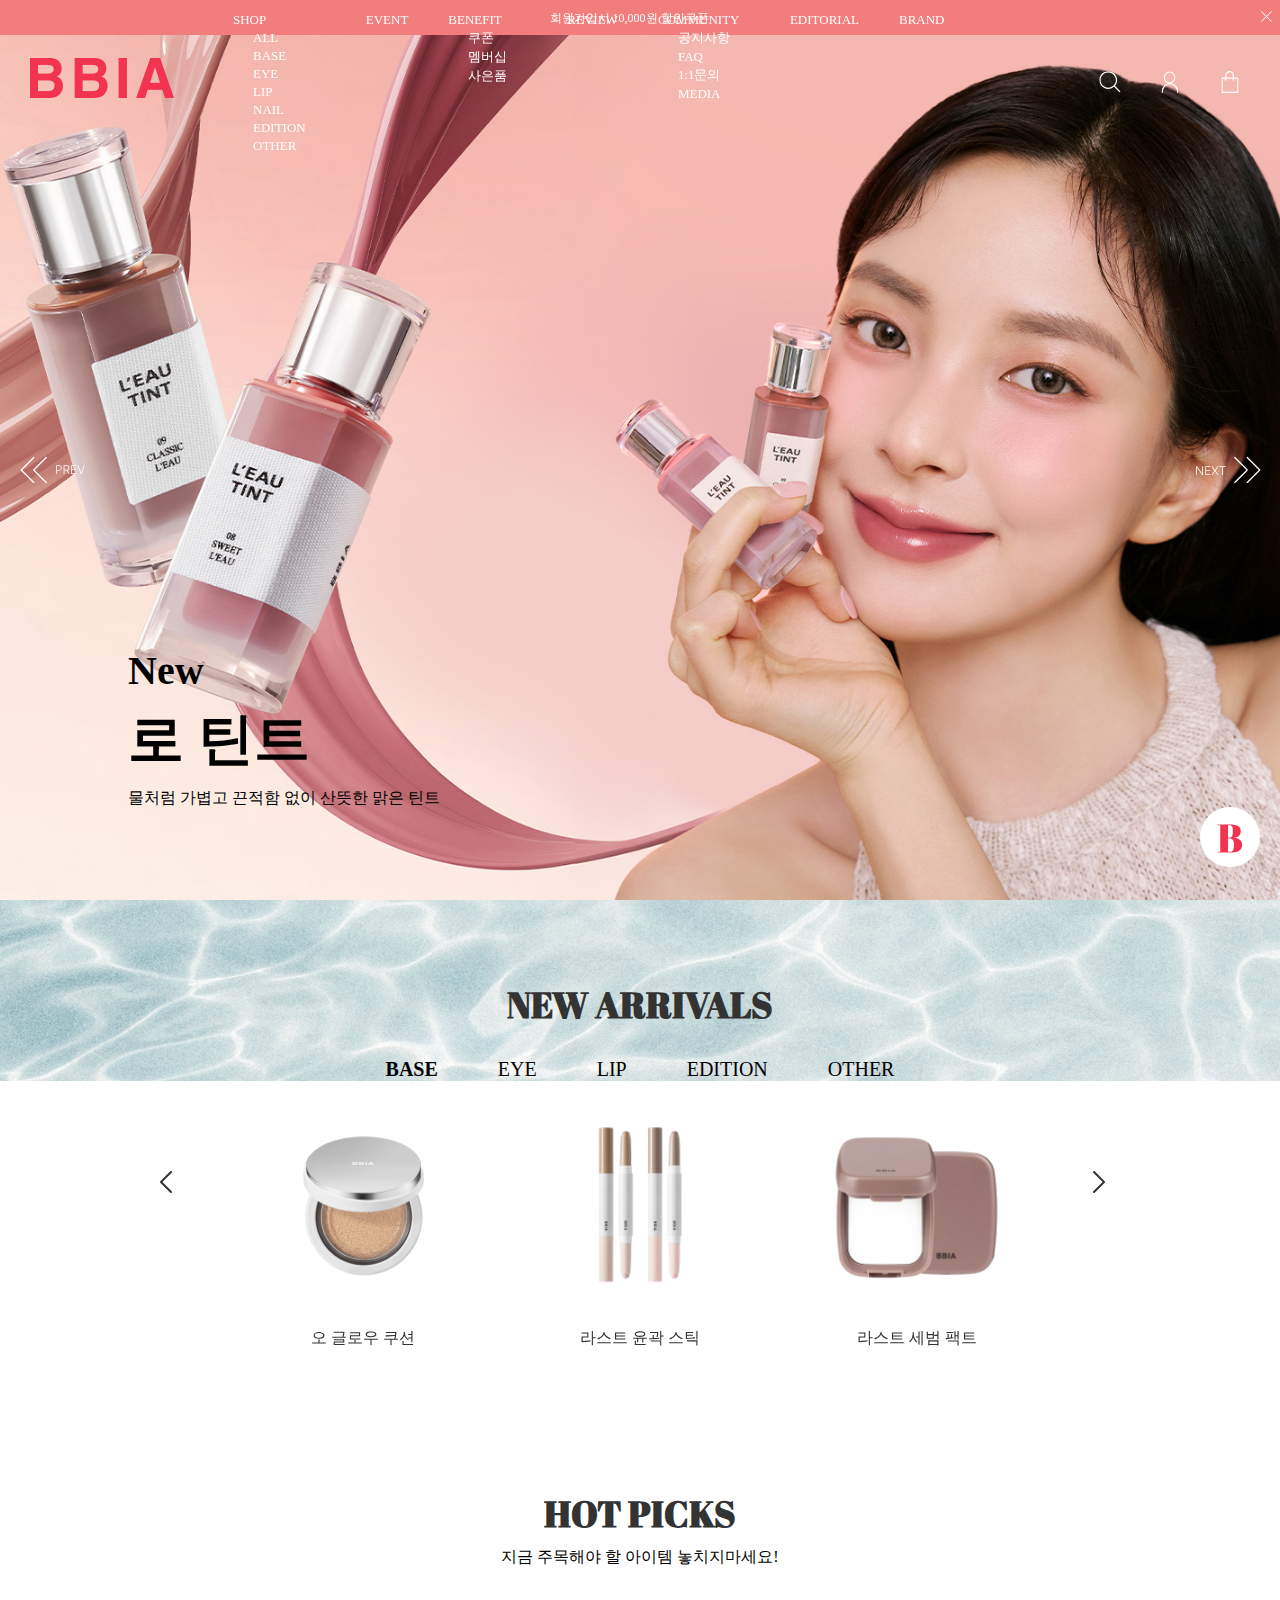
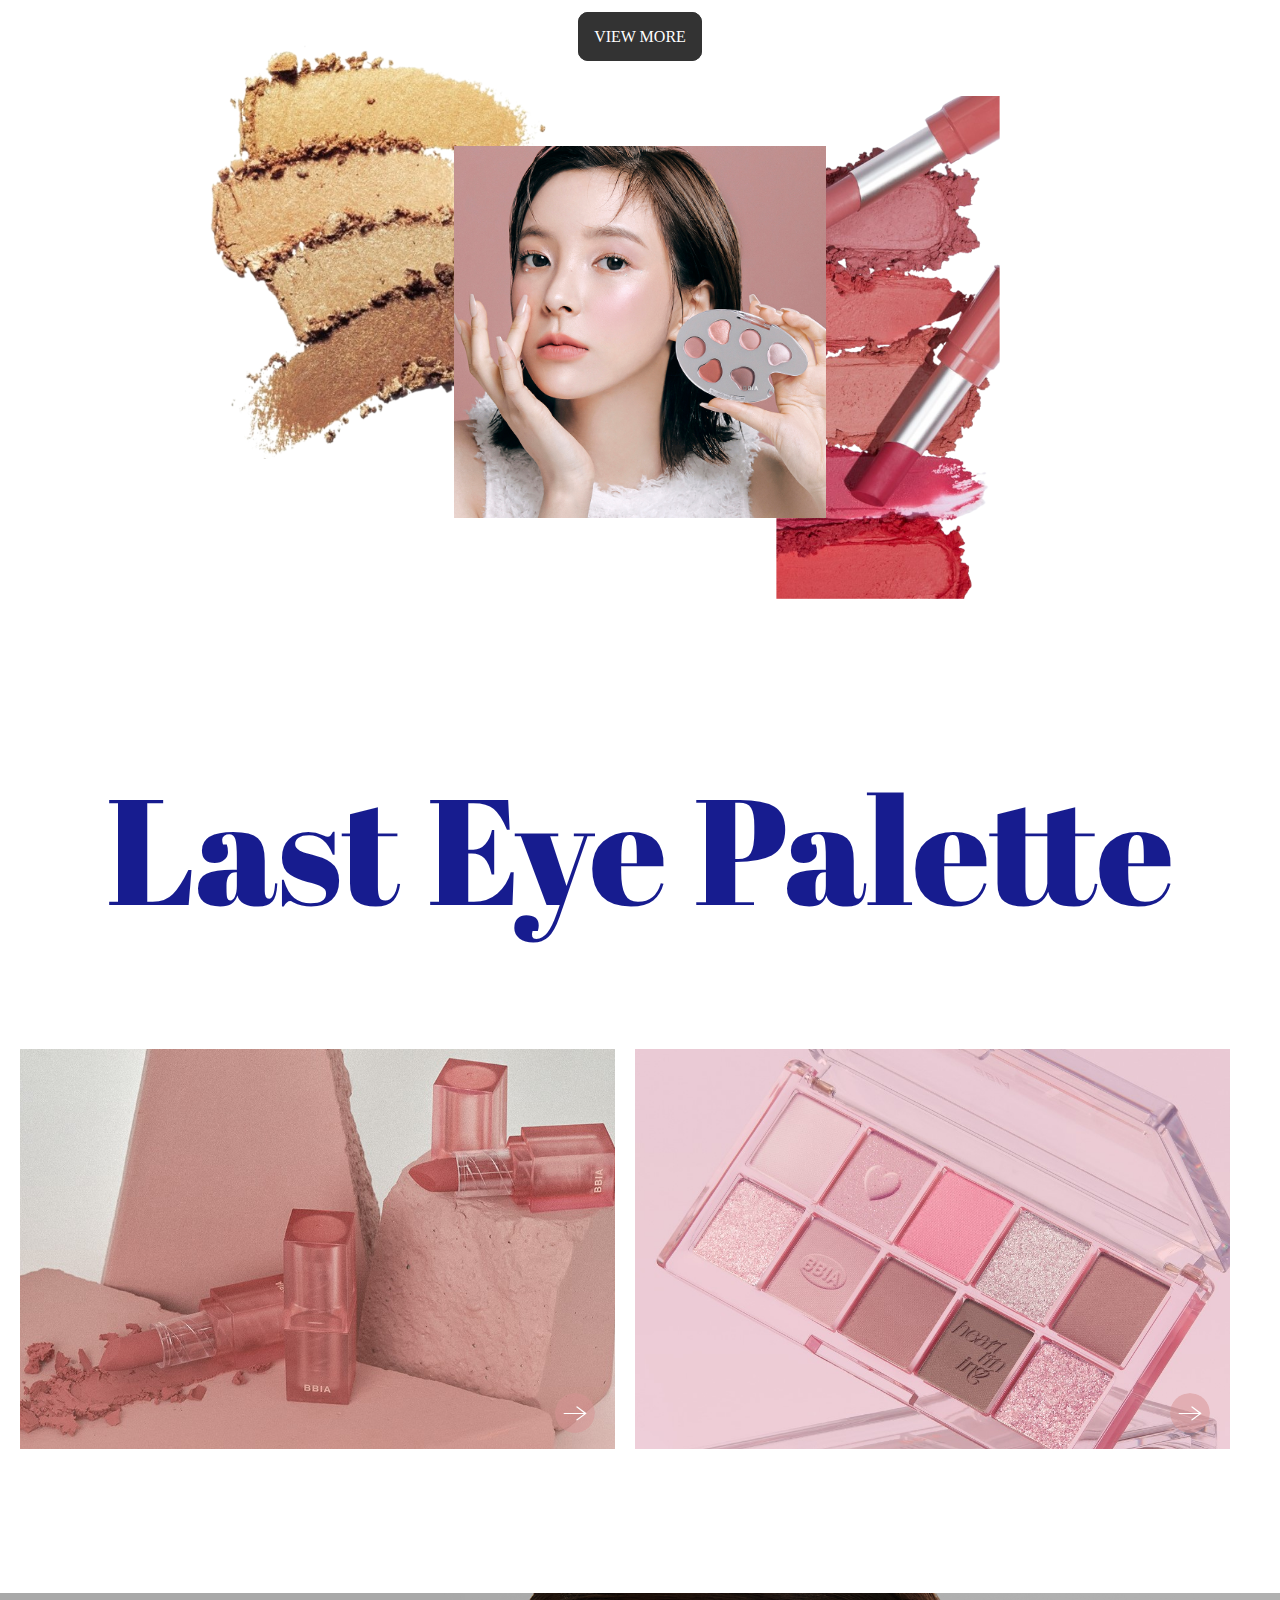
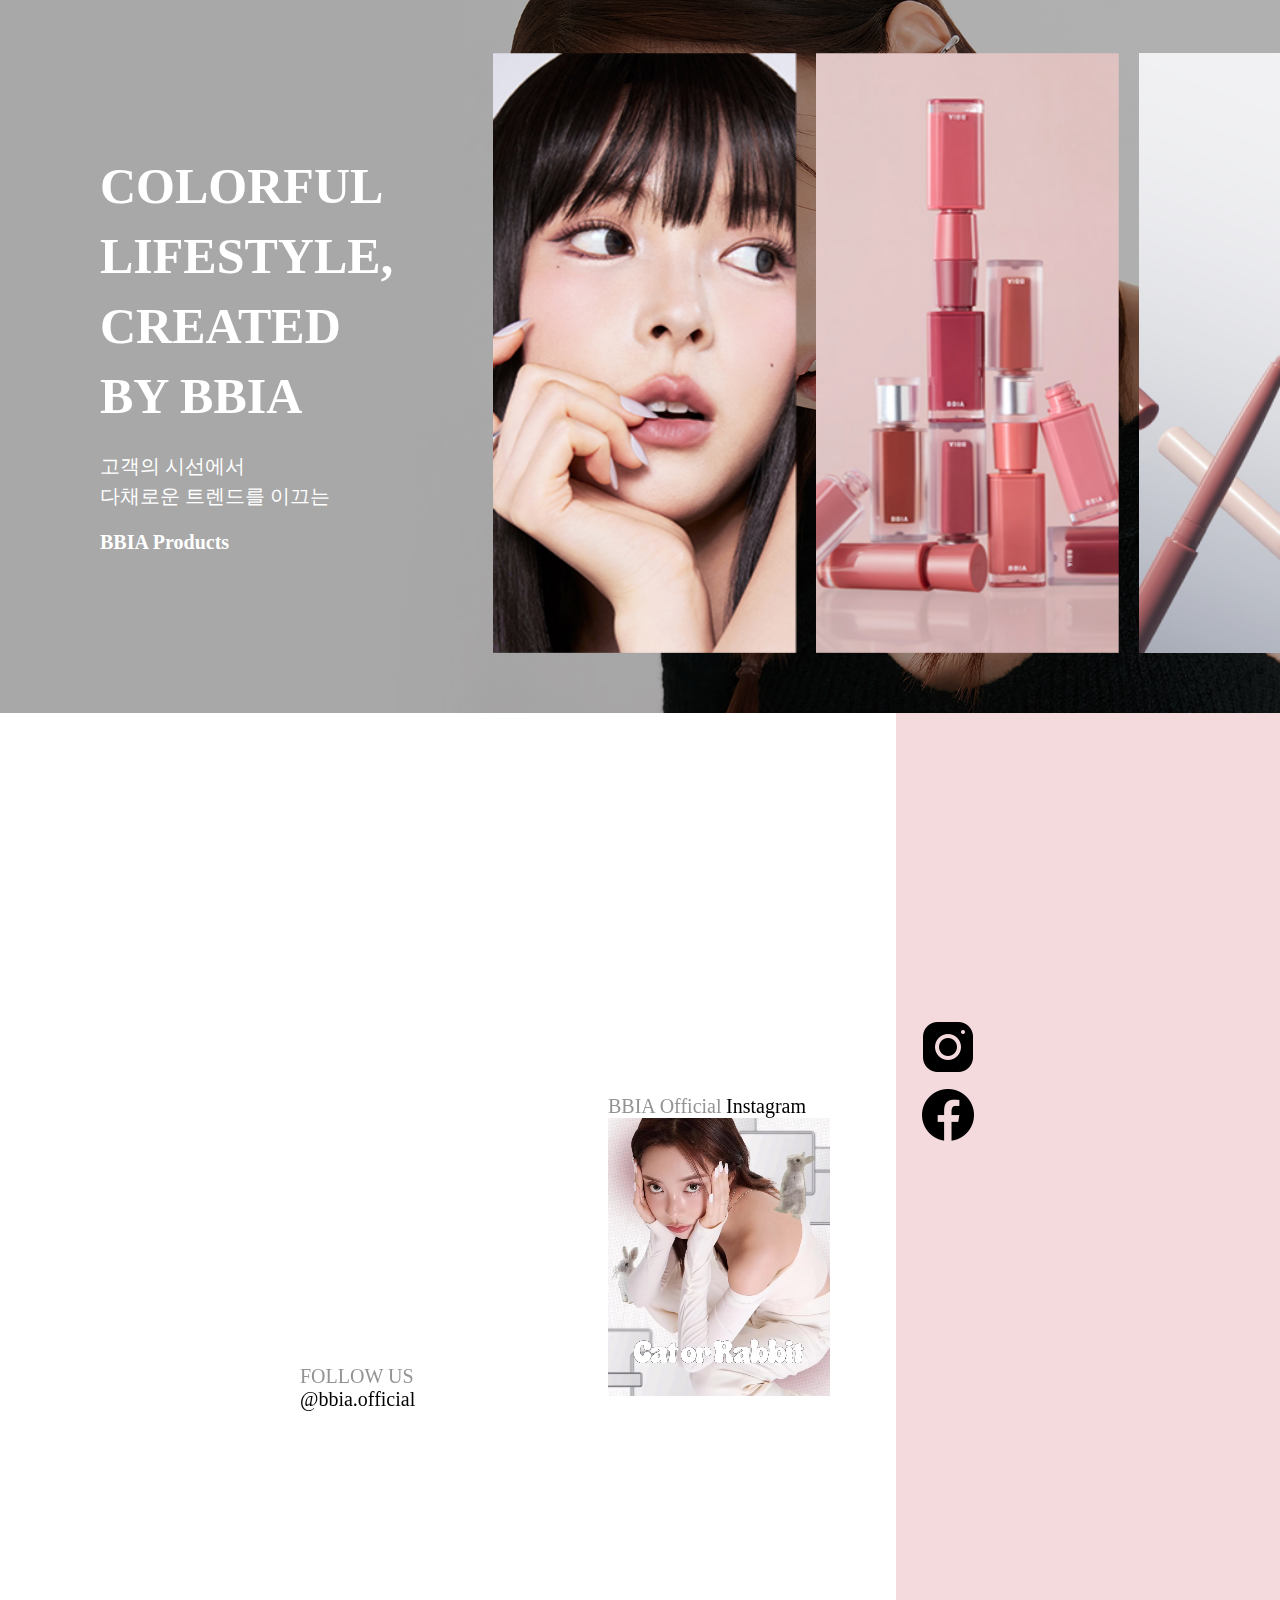
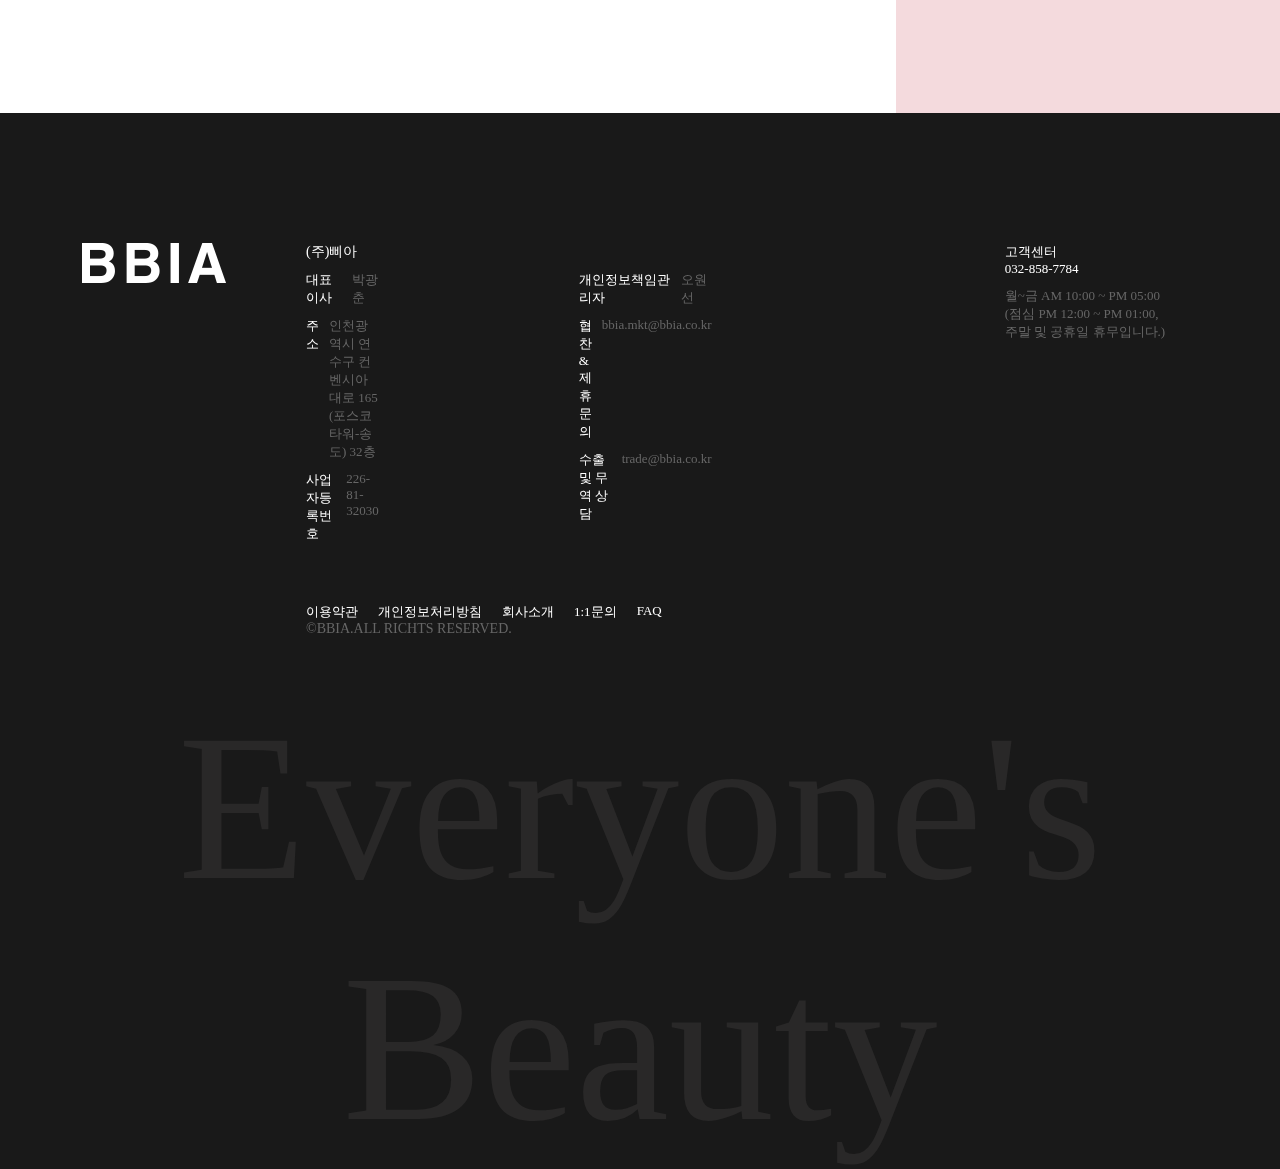
==== commit ea650a2c: "Update index.html" ====
--- a/index.html
+++ b/index.html
@@ -5,133 +5,15 @@
     <meta charset="UTF-8">
     <meta name="viewport" content="width=device-width, initial-scale=1.0">
     <title>BBIA 리뉴얼</title>
-
     <link rel="preconnect" href="https://fonts.googleapis.com">
     <link rel="preconnect" href="https://fonts.gstatic.com" crossorigin>
     <link href="https://fonts.googleapis.com/css2?family=Abril+Fatface&family=Asul:wght@400;700&display=swap"
         rel="stylesheet">
-
     <link rel="stylesheet" href="css/bbia.css">
     <link rel="stylesheet" href="https://cdn.jsdelivr.net/npm/swiper@11/swiper-bundle.min.css" />
 
-
     <script src="lib/jquery-3.7.1.min.js"></script>
     <script src="https://cdn.jsdelivr.net/npm/swiper@11/swiper-bundle.min.js"></script>
-
-
-    <script>
-        document.addEventListener("DOMContentLoaded", function () {
-            var mainVisualSwiper = new Swiper(".main_visual .mySwiper", {
-                navigation: {
-                    nextEl: ".swiper-button-next",
-                    prevEl: ".swiper-button-prev",
-                },
-                pagination: {
-                    el: ".swiper-pagination",
-                    clickable: true,
-                    type: "bullets",
-                },
-                loop: true,
-                autoplay: {
-                    delay: 3000,
-                    disableOnInteraction: false,
-                },
-            });
-
-            var bannerSwiper = new Swiper('.banner .swiper-container', {
-                direction: 'vertical',
-                loop: true,
-                autoplay: {
-                    delay: 3000,
-                    disableOnInteraction: false,
-                },
-                pagination: {
-                    el: '.swiper-pagination',
-                    clickable: true,
-                },
-            });
-
-            var newSwiper = new Swiper('.new .swiper-container', {
-                slidesPerView: 3,
-                spaceBetween: 30,
-                loop: true,
-                navigation: {
-                    nextEl: '.swiper-button-next',
-                    prevEl: '.swiper-button-prev',
-                },
-                autoplay: {
-                    delay: 3000,
-                    disableOnInteraction: false,
-                },
-            });
-
-            var brandSwiper = new Swiper('.brand .swiper-container', {
-                slidesPerView: 2.5,
-                spaceBetween: 20,
-                loop: false,
-                direction: 'horizontal',
-                navigation: {
-                    nextEl: '.swiper-button-next',
-                    prevEl: null,
-                },
-                pagination: {
-                    el: '.swiper-pagination',
-                    clickable: true
-                }
-            });
-
-            var buttons = document.querySelectorAll('.category .button');
-            var slides = document.querySelectorAll('.new .swiper-slide');
-
-            buttons.forEach(button => {
-                button.addEventListener('click', () => {
-
-                    buttons.forEach(btn => btn.classList.remove('active'));
-
-
-                    button.classList.add('active');
-
-
-                    slides.forEach(slide => slide.style.display = 'none');
-
-
-                    const category = button.getAttribute('data-category');
-                    slides.forEach(slide => {
-                        if (slide.getAttribute('data-category') === category) {
-                            slide.style.display = 'block';
-                        }
-                    });
-
-
-                    newSwiper.update();
-                });
-            });
-
-            buttons[0].classList.add('active');
-            const firstCategory = buttons[0].getAttribute('data-category');
-            slides.forEach(slide => {
-                if (slide.getAttribute('data-category') === firstCategory) {
-                    slide.style.display = 'block';
-                } else {
-                    slide.style.display = 'none';
-                }
-            });
-            const closeButton = document.querySelector('.banner .close');
-            const banner = document.querySelector('.banner');
-
-            // 닫기 버튼 클릭 시 배너 숨기기
-            closeButton.addEventListener('click', () => {
-                banner.style.display = 'none';
-            });
-
-            var topButton = document.querySelector('.top_button');
-            var subButtons = document.querySelector('.sub_buttons');
-
-            topButton.addEventListener('click', function () {
-                subButtons.classList.toggle('show'); // 'show' 클래스를 토글하여 sub_buttons 표시 여부 변경
-            });
-        });
-    </script>
 </head>
 
 <body>
@@ -154,8 +36,8 @@
                 <button class="close">
                     <img src="img/close.svg" alt="닫기">
                 </button>
-            </div><!-- .swiper-container end -->
-        </section><!-- .banner -->
+            </div>
+        </section>
 
         <header class="header">
             <div class="inner">
@@ -166,18 +48,38 @@
                     <ul class="gnb">
                         <li>
                             <a href="#">SHOP</a>
+                            <ul class="depth02">
+                                <li><a href="#">ALL</a></li>
+                                <li><a href="#">BASE</a></li>
+                                <li><a href="#">EYE</a></li>
+                                <li><a href="#">LIP</a></li>
+                                <li><a href="#">NAIL</a></li>
+                                <li><a href="#">EDITION</a></li>
+                                <li><a href="#">OTHER</a></li>
+                            </ul>
                         </li>
                         <li>
                             <a href="#">EVENT</a>
                         </li>
                         <li>
                             <a href="#">BENEFIT</a>
+                            <ul class="depth02">
+                                <li><a href="#">쿠폰</a></li>
+                                <li><a href="#">멤버십</a></li>
+                                <li><a href="#">사은품</a></li>
+                            </ul>
                         </li>
                         <li>
                             <a href="#">REVIEW</a>
                         </li>
                         <li>
                             <a href="#">COMMUNITY</a>
+                            <ul class="depth02">
+                                <li><a href="#">공지사항</a></li>
+                                <li><a href="#">FAQ</a></li>
+                                <li><a href="#">1:1문의</a></li>
+                                <li><a href="#">MEDIA</a></li>
+                            </ul>
                         </li>
                         <li>
                             <a href="#">EDITORIAL</a>
@@ -185,8 +87,8 @@
                         <li>
                             <a href="#">BRAND</a>
                         </li>
-                    </ul><!-- .gnb -->
-                </nav><!-- .pc_nav -->
+                    </ul>
+                </nav>
 
                 <div class="util">
                     <button class="search">
@@ -198,10 +100,10 @@
                     <button class="cart">
                         <img src="img/btn_cart.svg" alt="장바구니">
                     </button>
-                </div><!-- .util -->
-            </div><!-- .inner -->
-        </header><!-- .header end -->
-    </header><!-- #header end -->
+                </div>
+            </div>
+        </header>
+    </header>
 
     <section class="main_visual">
         <div class="swiper mySwiper">
@@ -216,7 +118,7 @@
                             <p>물처럼 가볍고 끈적함 없이 산뜻한 맑은 틴트</p>
                         </div>
                     </div>
-                </div><!-- .swiper-slide -->
+                </div>
                 <div class="swiper-slide">
                     <img class="pc_visual" src="img/bbia_main_2.jpg" alt="">
                     <img class="mobile_visual" src="" alt="">
@@ -227,7 +129,7 @@
                             <p>삐아의 새로운 시그니처 아이팔레트</p>
                         </div>
                     </div>
-                </div><!-- .swiper-slide -->
+                </div>
                 <div class="swiper-slide">
                     <img class="pc_visual" src="img/bbia_main_3.jpg" alt="">
                     <img class="mobile_visual" src="" alt="">
@@ -238,7 +140,7 @@
                             <p>투명하게 빛나는 입술 위 초코 한방울</p>
                         </div>
                     </div>
-                </div><!-- .swiper-slide -->
+                </div>
                 <div class="swiper-slide">
                     <img class="pc_visual" src="img/bbia_main_4.jpg" alt="">
                     <img class="mobile_visual" src="" alt="">
@@ -249,7 +151,7 @@
                             <p>섀도우부터 립-치크 제형까지 팔레트 하나로 완성하는 나</p>
                         </div>
                     </div>
-                </div><!-- .swiper-slide -->
+                </div>
                 <div class="swiper-slide">
                     <img class="pc_visual" src="img/bbia_main_5.jpg" alt="">
                     <img class="mobile_visual" src="" alt="">
@@ -260,13 +162,12 @@
                             <p>부드럽고 풍부한 코코아 색감의 벨벳 틴트</p>
                         </div>
                     </div>
-                </div><!-- .swiper-slide -->
+                </div>
             </div>
             <div class="swiper-c_button-next"></div>
             <div class="swiper-c_button-prev"></div>
-            <!-- <div class="swiper-pagination"></div> -->
-        </div>
-    </section><!-- .main_visual end -->
+        </div>
+    </section>
 
     <section class="new">
         <h2>NEW ARRIVALS</h2>
@@ -298,7 +199,7 @@
                         <p>라스트 세범 팩트</p>
                     </div>
                 </div>
-                <!-- .swiper-slide base -->
+
                 <div class="swiper-slide" data-category="eye">
                     <div class="slide-item">
                         <img src="img/eye-1.png" alt="라스트 아이 팔레트">
@@ -317,7 +218,7 @@
                         <p>라스트 펜 아이라이너</p>
                     </div>
                 </div>
-                <!-- .swiper-slide eye -->
+
                 <div class="swiper-slide" data-category="lip">
                     <div class="slide-item">
                         <img src="img/lip-1.png" alt="글로우 틴트">
@@ -336,14 +237,14 @@
                         <p>에디션 벨벳 글로우틴트</p>
                     </div>
                 </div>
-                <!-- .swiper-slide lip -->
+
                 <div class="swiper-slide" data-category="edition">
                     <div class="slide-item">
                         <img src="img/edition-1.png" alt="우유애교">
                         <p>우유애교</p>
                     </div>
                 </div>
-                <!-- .swiper-slide edition -->
+
                 <div class="swiper-slide" data-category="other">
                     <div class="slide-item">
                         <img src="img/other-1.png" alt="오 쿠션퍼프">
@@ -362,7 +263,7 @@
                         <p>오 핑거 퍼프</p>
                     </div>
                 </div>
-                <!-- .swiper-slide other -->
+
             </div>
 
             <div class="swiper-button-next"></div>
@@ -388,11 +289,11 @@
             <div class="item right">
                 <img src="img/hot_02.png" alt="">
             </div>
-        </div><!-- .hot_wrap -->
+        </div>
 
         <div class="hot_emphasis">
             <p>Last Eye Palette</p>
-        </div><!-- .hot_emphasis -->
+        </div>
 
         <div class="hot_images">
             <div class="item">
@@ -403,7 +304,7 @@
                 <img src="img/hot_05.jpg" alt="">
                 <button class="button"></button>
             </div>
-        </div><!-- .hot_images -->
+        </div>
     </section>
 
     <section class="brand">
@@ -416,15 +317,12 @@
             </div>
             <div class="swiper-container">
                 <div class="swiper-wrapper">
-                    <!-- Slide 1 -->
                     <div class="swiper-slide">
                         <img src="img/Brand_prd_01.jpg" alt="">
                     </div>
-                    <!-- Slide 2 -->
                     <div class="swiper-slide">
                         <img src="img/Brand_prd_02.jpg" alt="">
                     </div>
-                    <!-- Slide 3 -->
                     <div class="swiper-slide">
                         <img src="img/Brand_prd_03.jpg" alt="">
                     </div>
@@ -460,15 +358,15 @@
                         <br />
                         <span class="instagram">@bbia.official</span>
                     </a>
-                </div><!--.text -->
-            </div><!-- .instagram_1 -->
+                </div>
+            </div>
             <div class="instagram_2">
                 <div class="text">
 
                     <a href="#">
                         <span class="follow">BBIA Official</span>
                         <span class="instagram">Instagram</span></a>
-                </div><!-- .text -->
+                </div>
                 <div class="item">
                     <a href="#">
                         <video autoplay muted loop>
@@ -476,7 +374,7 @@
                         </video>
                     </a>
                 </div>
-            </div><!-- .instagram_2 -->
+            </div>
             <ul class="sns_icon">
                 <li>
                     <a href="#">
@@ -489,8 +387,8 @@
                     </a>
                 </li>
             </ul>
-        </div><!-- .inner -->
-    </section><!-- .sns end -->
+        </div>
+    </section>
 
     <section class="footer">
         <div class="ft_wrap">
@@ -584,10 +482,140 @@
     </button>
 
     <div class="sub_buttons">
-        <buttton class="sub_button"><img src="" alt=""></buttton>
-        <buttton class="sub_button"><img src="" alt=""></buttton>
-        <buttton class="sub_button"><img src="" alt=""></buttton>
+        <buttton class="sub_button"><img src="img/top.png" alt="탑 버튼"></buttton>
+        <buttton class="sub_button"><img src="img/kakao_talk.png" alt="카카오톡 버튼"></buttton>
     </div>
 </body>
 
+<script>
+    document.addEventListener("DOMContentLoaded", function () {
+        var mainVisualSwiper = new Swiper(".main_visual .mySwiper", {
+            navigation: {
+                nextEl: ".swiper-button-next",
+                prevEl: ".swiper-button-prev",
+            },
+            pagination: {
+                el: ".swiper-pagination",
+                clickable: true,
+                type: "bullets",
+            },
+            loop: true,
+            autoplay: {
+                delay: 3000,
+                disableOnInteraction: false,
+            },
+        });
+
+        var bannerSwiper = new Swiper('.banner .swiper-container', {
+            direction: 'vertical',
+            loop: true,
+            autoplay: {
+                delay: 3000,
+                disableOnInteraction: false,
+            },
+            pagination: {
+                el: '.swiper-pagination',
+                clickable: true,
+            },
+        });
+
+        var newSwiper = new Swiper('.new .swiper-container', {
+            slidesPerView: 3,
+            spaceBetween: 30,
+            loop: true,
+            navigation: {
+                nextEl: '.swiper-button-next',
+                prevEl: '.swiper-button-prev',
+            },
+            autoplay: {
+                delay: 3000,
+                disableOnInteraction: false,
+            },
+        });
+
+        var brandSwiper = new Swiper('.brand .swiper-container', {
+            slidesPerView: 2.5,
+            spaceBetween: 20,
+            loop: false,
+            direction: 'horizontal',
+            navigation: {
+                nextEl: '.swiper-button-next',
+                prevEl: null,
+            },
+            pagination: {
+                el: '.swiper-pagination',
+                clickable: true
+            }
+        });
+
+        var buttons = document.querySelectorAll('.category .button');
+        var slides = document.querySelectorAll('.new .swiper-slide');
+
+        buttons.forEach(button => {
+            button.addEventListener('click', () => {
+
+                buttons.forEach(btn => btn.classList.remove('active'));
+
+
+                button.classList.add('active');
+
+
+                slides.forEach(slide => slide.style.display = 'none');
+
+
+                const category = button.getAttribute('data-category');
+                slides.forEach(slide => {
+                    if (slide.getAttribute('data-category') === category) {
+                        slide.style.display = 'block';
+                    }
+                });
+
+
+                newSwiper.update();
+            });
+        });
+
+        buttons[0].classList.add('active');
+        const firstCategory = buttons[0].getAttribute('data-category');
+        slides.forEach(slide => {
+            if (slide.getAttribute('data-category') === firstCategory) {
+                slide.style.display = 'block';
+            } else {
+                slide.style.display = 'none';
+            }
+        });
+        const closeButton = document.querySelector('.banner .close');
+        const banner = document.querySelector('.banner');
+
+
+        closeButton.addEventListener('click', () => {
+            banner.style.display = 'none';
+        });
+
+        var topButton = document.querySelector('.main_button');
+        var subButtons = document.querySelector('.sub_buttons');
+
+        window.addEventListener("scroll", function () {
+            if (window.scrollY > 300) {
+                topButton.style.opacity = '1';
+                topButton.style.transform = 'translateY(0)';
+            } else {
+                topButton.style.opacity = '0';
+                topButton.style.transform = 'translateY(20px)';
+            }
+        });
+
+        topButton.addEventListener('click', function () {
+            subButtons.classList.toggle('show');
+            if (subButtons.classList.contains('show')) {
+                subButtons.style.visibility = 'visible';
+                subButtons.style.opacity = '1';
+            } else {
+                subButtons.style.visibility = 'hidden';
+                subButtons.style.opacity = '0';
+            }
+        });
+    });
+</script>
+
 </html>
--- a/css/bbia.css
+++ b/css/bbia.css
@@ -70,7 +70,7 @@
     font-family: "Abril Fatface", serif;
     font-weight: 400;
     font-style: normal;
-  }
+}
 
 
 
@@ -86,26 +86,37 @@
     text-decoration: none;
     color: inherit;
 }
-.banner {
-    background-color: #f27d7d;
-    width: 100%;
-    height: 40px;
-
-    position: fixed;
+body {
+    font-family: 'Pretendard';
+}
+/* .banner */
+.banner .swiper-container {
+    width: 100%;
+    height: 35px;
+    background-color:#f27d7d; 
     top: 0;
     left: 0;
+    position: fixed;
     z-index: 100;
-}
-.banner > ul {
-    height: 100%;
     display: flex;
     justify-content: center;
     align-items: center;
-    position: relative;
-}
-.banner > ul li {}
-
-
+    overflow: hidden; /* 영역안에서 슬라이드됨 */
+}
+.banner .swiper-slide p {
+    color: #fff;
+    display: flex;
+    justify-content: center;
+    align-items: center;
+    padding: 10px;
+    font-size: 12px;
+    text-align: center;
+}
+.banner .swiper-container .close {
+    background-color: transparent;
+    border: none;
+    margin-right: 5px;
+}
 /* header */
 .header {
     width: 100%;
@@ -118,7 +129,7 @@
 .header .inner {
     max-width: 1800px;
     width: calc(100% - 60px);
-    height: 100%;
+    height: 60%;
     margin: 0 auto;
     display: flex;
     justify-content: space-between;
@@ -150,8 +161,8 @@
 }
 .header .inner .util button img {
     width: 40px;
-}
-
+    height: 40px;
+}
 
 /* main_visual */
 .swiper .mobile_visual {
@@ -169,15 +180,18 @@
 .swiper-slide {
     position: relative;
 }
-
+.swiper-pagination {
+    position: absolute;
+    bottom: 20px;
+    left: 50%;
+    transform: translateX(-50%);
+}
 .swiper-slide img {
     width: 100%;
     height: 100%;
     display: block;
     object-fit: cover;
 }
-
-
 .swiper-slide .text {
     position: absolute;
     bottom: 10%;
@@ -186,26 +200,61 @@
     display: block;
 }
 .swiper-slide .text .inner {
-    display: block; /* 기본적으로 block으로 설정하여 텍스트가 세로로 나열되도록 */
+    display: block; 
 }
 .swiper-slide .text .inner strong {
-    font-size: 1.5rem;
+    font-size: 2.5rem;
     display: block;
     margin-bottom: 0.5rem;
 }
 
 .swiper-slide .text .inner h2 {
-    font-size: 2.5rem;
+    font-size: 3.5rem;
     font-weight: bold;
     margin-bottom: 0.5rem;
 }
 
 .swiper-slide .text .inner p {
     font-size: 1rem;
-    font-weight: 300;
+    font-weight: 400;
     line-height: 1.5;
 }
-
+.main_visual .swiper-button-next, .main_visual .swiper-button-prev {
+    background-image: none;
+    display: none;
+}
+.main_visual .swiper-c_button-next,
+.main_visual .swiper-c_button-prev {
+    position: absolute;
+    top: 50%;
+    z-index: 2;
+    cursor: pointer;
+   /*  display: flex;
+    justify-content: center;
+    align-items: center; */
+    width: 80px;
+    height: 40px;
+    color: #fff;
+    font-size: 10px;
+    font-weight: bold;
+   /*  transform: translateY(-50%); */
+}
+.main_visual .swiper-c_button-next {
+    background-image: url(../img/next.svg);
+    background-size: contain;
+    background-repeat: no-repeat;
+    background-position: center;
+    right: 10px; /* 오른쪽 위치 */
+    
+}
+.main_visual .swiper-c_button-prev  {
+    background-image: url(../img/prev.svg);
+    background-size: contain;
+    background-repeat: no-repeat;
+    background-position: center;
+    left: 10px; /* 왼쪽 위치 */
+
+}
 
 /* .new */
   .new {
@@ -250,8 +299,6 @@
     z-index: -1;
   }
   .new .swiper-container {
-    /* width: 100%;
-    height: 100%; */
     position: relative;
     max-width: 800px;
     margin: 0 auto;
@@ -266,7 +313,6 @@
     width: 100%;
     overflow: hidden;
   }
-  
   .new .slide-item img {
     width: 100%;
     height: 100%;
@@ -300,6 +346,7 @@
     left: -80px;
     background: url(../img/이전.svg) no-repeat;
 }
+
 /* .hot_picks */
 .hot_picks {
     text-align: center;
@@ -378,6 +425,7 @@
     display: flex;
     /* justify-content: space-between; */
     gap: 20px;
+    position: relative;
 }
 .hot_images .item {
     width: 48%;
@@ -399,7 +447,7 @@
     right: 0;
     transform: translate(-50%, -50%);
     background: url(../img/더보기.svg);
-    background-size: contain;
+    background-size: contain; /* 버튼 이미지 왜곡 방지 */
 }
 
 
@@ -409,8 +457,8 @@
     display: flex;
     justify-content: center;
     align-items: center;
-    background-size: cover; /* 배경 이미지가 요소 크기에 맞게 커짐 */
-    height: 80vh; /* 예시: 화면의 80% 높이를 차지하게 설정 */
+    background-size: cover;
+    height: 80vh;
     position: relative;
   }
   .brand::before {
@@ -420,22 +468,21 @@
     left: 0;
     width: 100%;
     height: 100%;
-    background: rgba(0, 0, 0, 0.3); /* 반투명 검은색 오버레이 */
-    z-index: 1; /* 이미지 위에 오버레이가 표시되도록 설정 */
+    background: rgba(0, 0, 0, 0.3);
+    z-index: 1;
 }
   .brand .inner {
     display: flex;
     max-width: 100%;
     width: 100%;
-    justify-content: flex-start; /* 왼쪽으로 배치 */
+    justify-content: flex-start;
     align-items: center;
     margin: 0;
   }
   
-  /* 텍스트 영역 스타일 */
+
   .brand .text {
-    flex: 1; 
-    /* max-width: 500px; */
+    flex: 1;
     margin-left: 100px; 
     text-align: left;
     z-index: 3;
@@ -462,14 +509,13 @@
     color: #fff;
   }
   
-  /* Swiper 슬라이더 영역 스타일 */
+ 
   .brand .swiper-container {
-    flex: 2; /* 슬라이더 영역이 텍스트보다 더 큰 비율 */
-    /* max-width: 700px; */
+    flex: 2;
     width: 100%;
     height: 600px;
     overflow: hidden;
-    margin-right: 0; /* 오른쪽 여백 제거 */
+    margin-right: 0;
     padding-right: 0;
   }
   .brand .swiper-wrapper {
@@ -478,14 +524,14 @@
 }
 
   .brand .swiper-slide {
-    width: 100%; /* 각 슬라이드가 화면의 절반을 차지하도록 설정 */
+    width: 100%;
     flex: 0 0 auto;
   }
   
   .brand .swiper-slide img {
     width: 100%;
     height: 100%;
-    object-fit: cover; /* 이미지 최대 크기 제한 */
+    object-fit: cover;
   }
 
 
@@ -519,7 +565,6 @@
     color: #939393;
     font-family: 'Pretendard-Regular';
     font-size: 20px;
-
 }
 .sns .instagram{
     color: #000;
@@ -532,95 +577,6 @@
 .instagram_2 {
     margin-top: 80px;
 }
-/* .inner {
-    max-width: 1200px;
-    margin: 0 auto;
-    display: flex;
-    justify-content: center; 
-    align-items: center; 
-    flex-direction: row; 
-    gap: 80px; 
-}
-.instagram_1 {
-    display: flex;
-    flex-direction: column; 
-    align-items: flex-end; 
-    justify-content: flex-start; 
-    position: relative;
-}
-
-.instagram_1 .item {
-    width: 100%;
-    text-align: center;
-    margin-bottom: 20px; 
-}
-
-.instagram_1 .text {
-    margin-top: auto; 
-    text-align: right;
-    color:#333 ;
-}
-.instagram_1, .instagram_2 {
-    display: flex;
-    flex-direction: column;
-    justify-content: center;
-    align-items: center;
-}
-
-.instagram_1 .item, .instagram_2 .item {
-    margin-bottom: 20px;
-}
-.instagram_1 .item video {
-    width: 100%;
-    height: auto;
-    display: block;
-    transition: transform 0.3s ease;
-}
-.instagram_1 video, .instagram_2 video {
-    max-width: 50%;
-    height: auto;
-    display: block;
-    transition: transform 0.3s ease;
-}
-.instagram_2 {
-    position: relative;
-    top: 200px; 
-    transform: none;
-    display: flex;
-    flex-direction: column;
-    align-items: flex-start;
-}
-.instagram_2 .text {
-    position: static;
-    text-align: left;
-    margin-bottom: 10px;
-    width: 100%;
-    color: #333;
-}
-.instagram_2 .item video {
-    width: 100%;
-    height: auto;
-    display: block;
-    transition: transform 0.3s ease;
-}
-.sns_icon {
-    display: flex;
-    flex-direction: column;
-    justify-content: center;
-    align-items: center;
-    margin-top: 30px;
-    gap: 5px;
-}
-
-.sns_icon li {
-    list-style: none;
-}
-
-.sns_icon img {
-    width: 40px;
-    height: 40px;
-} */
-
 
 /* .footer */
 .footer {
@@ -720,7 +676,7 @@
     display: flex;
     flex-direction: column;
 }
-.cs_box .tit , .cs_box .tit a{
+.cs_box .tit , a{
     color: #fff;
     font-size: 13px;
     font-family: 'Pretendard-Regular';
@@ -741,3 +697,43 @@
     font-family: "Amethysta", serif;
     text-align: center;
 }
+.main_button {
+    position: fixed;
+    bottom: 30px;
+    right: 20px;
+    border: none;
+    cursor: pointer;
+    z-index: 1000;
+    background: none;
+}
+
+.main_button img {
+    width: 60px;
+    height: auto;
+}
+.sub_buttons {
+    display: none;
+    position: fixed;
+    bottom: 100px; 
+    right: 10px;
+    border-radius: 10px;
+    padding: 10px;
+    z-index: 999;
+}
+
+.sub_buttons.show {
+    /* display: block; */  /* 'show' 클래스가 추가되면 버튼들이 보이도록 설정 */
+}
+
+.sub_buttons button {
+    margin: 10px 0;
+    padding: 10px;
+    color: white;
+    border: none;
+    cursor: pointer;
+    border-radius: 5px;
+}
+.sub_button img {
+    width: 50px;
+    height: auto; 
+}
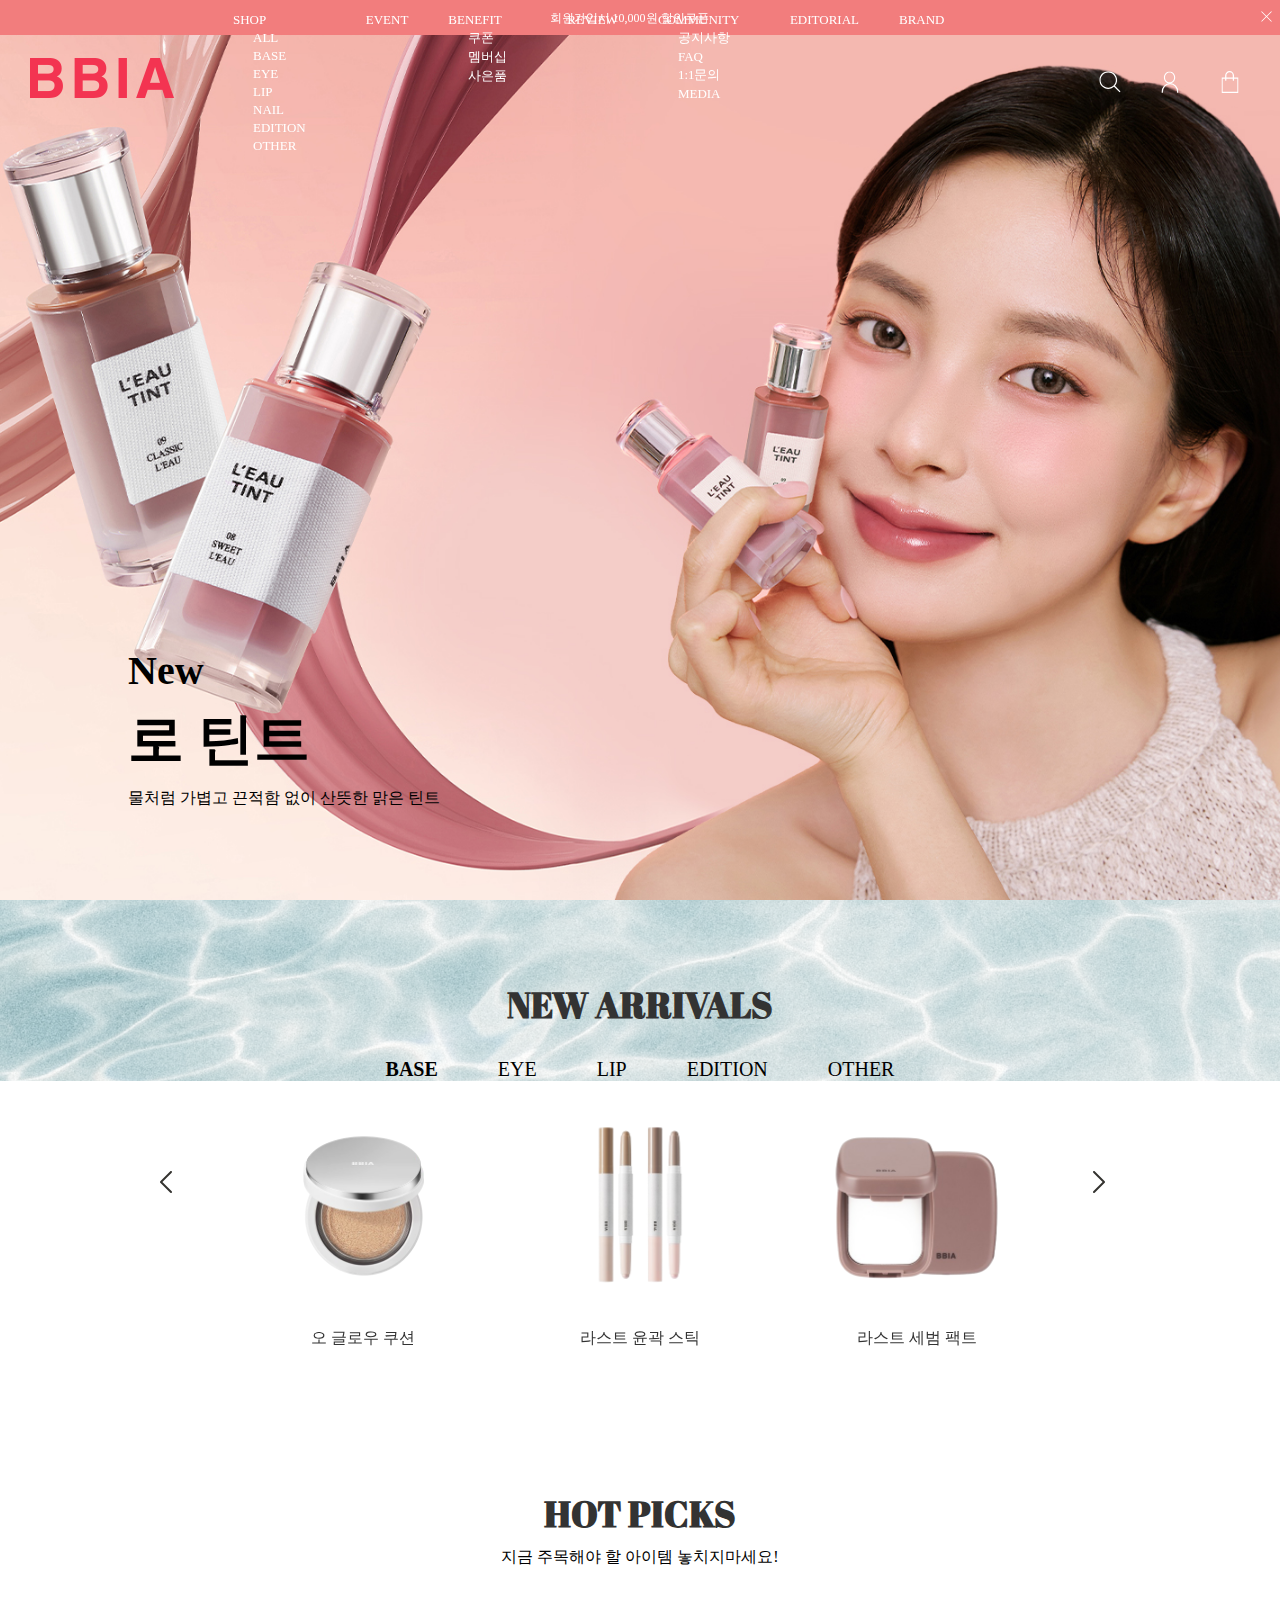
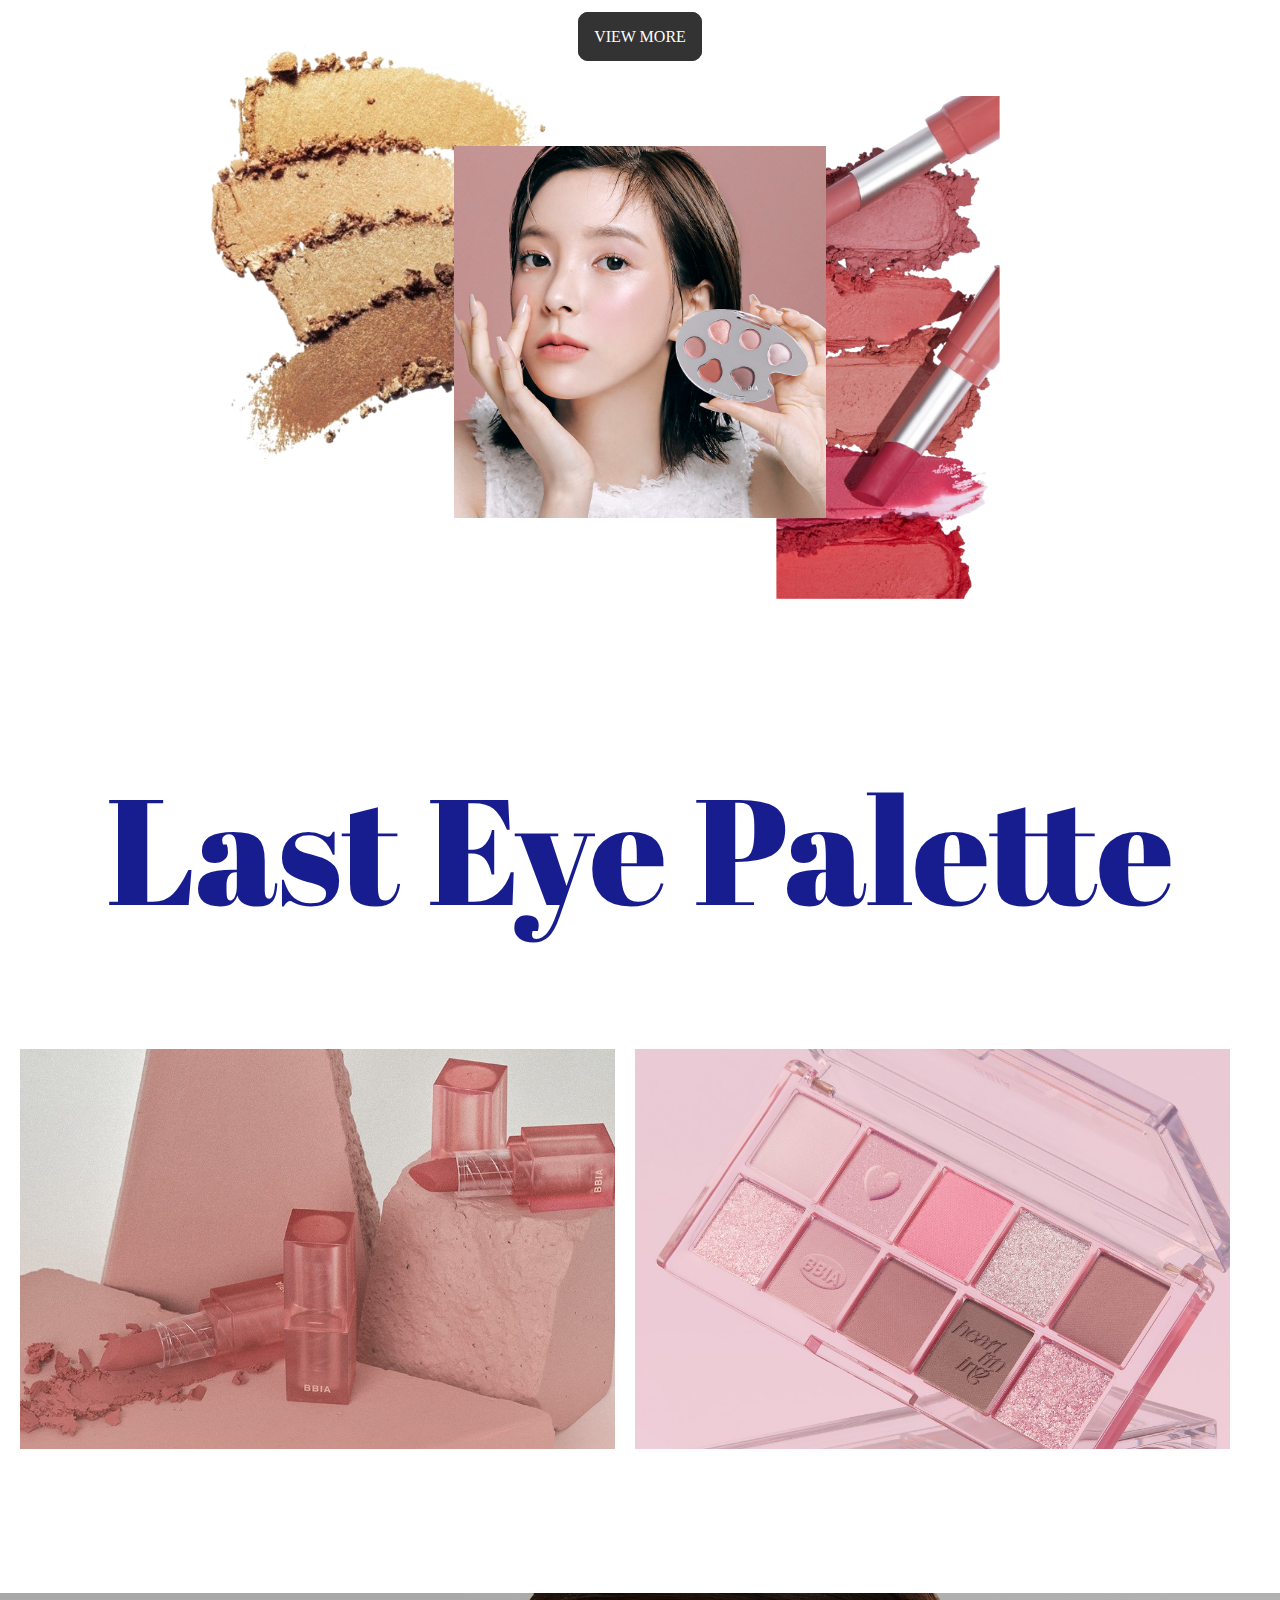
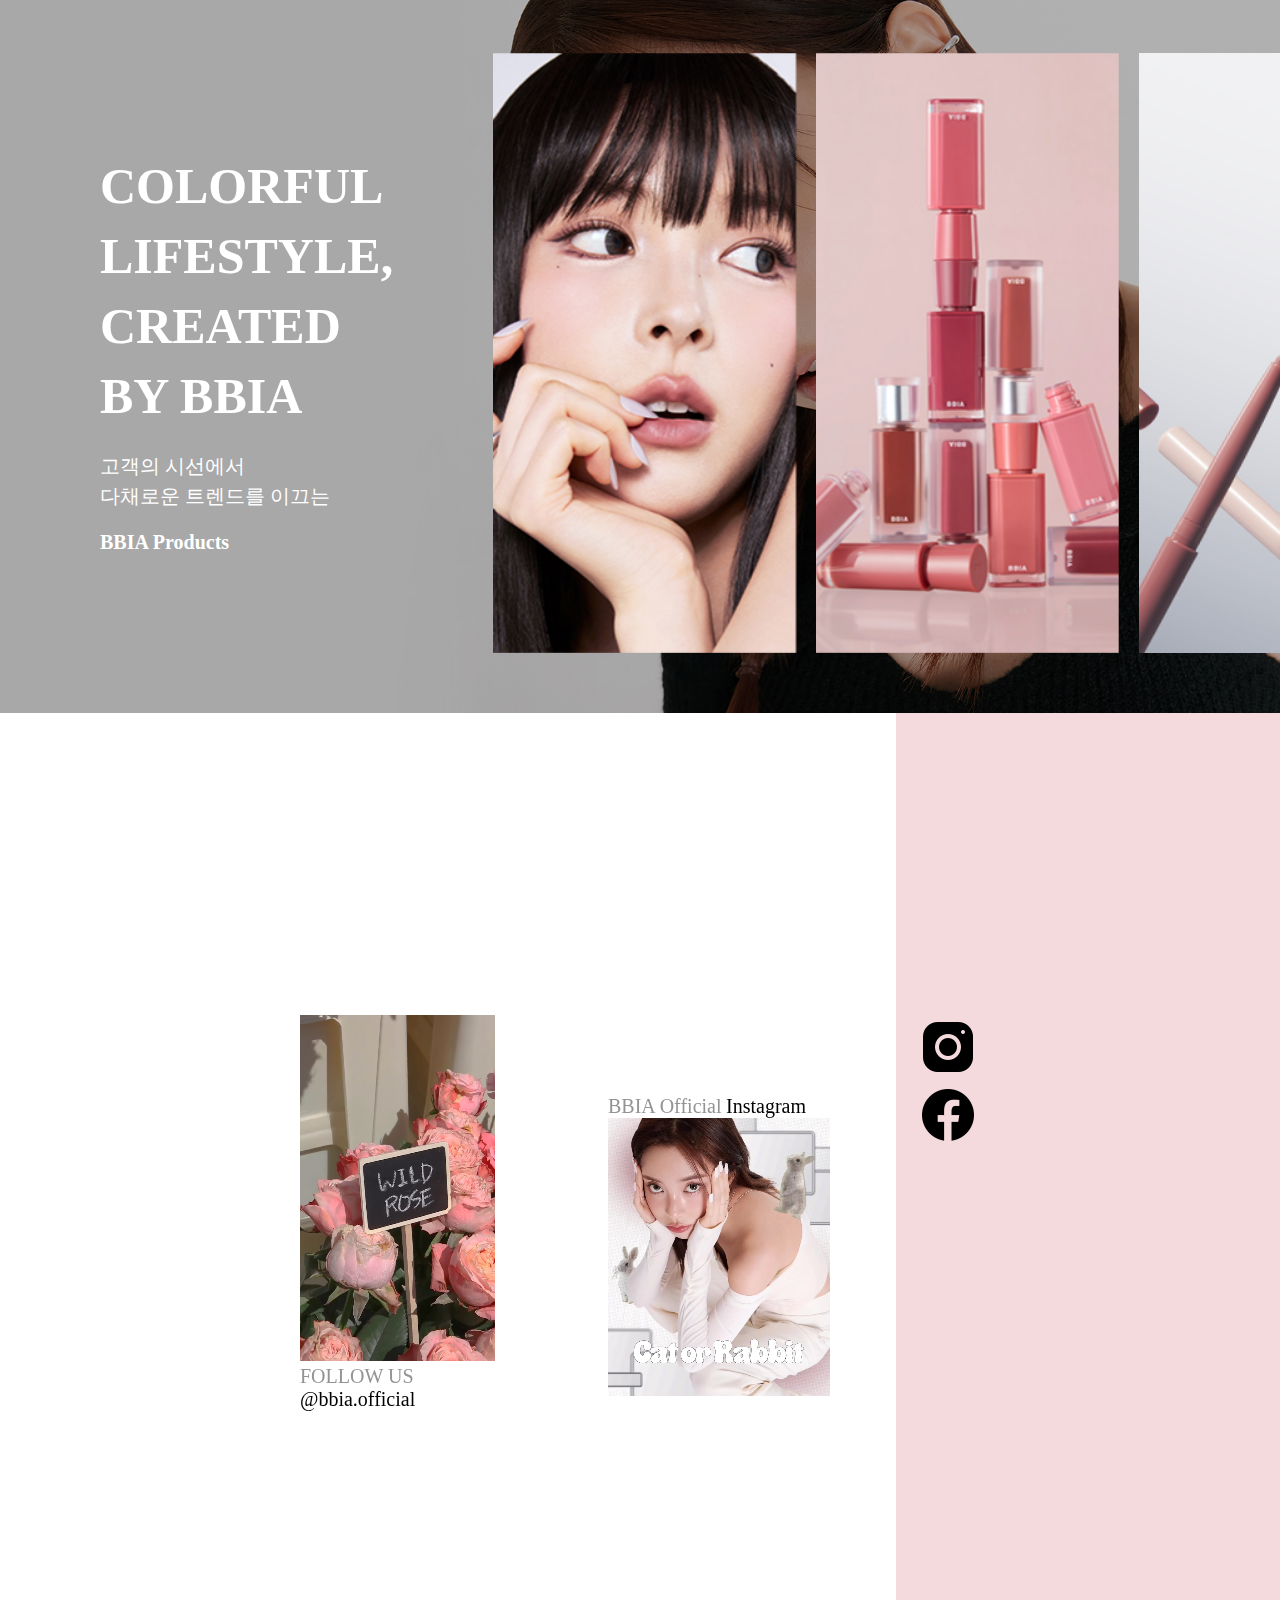
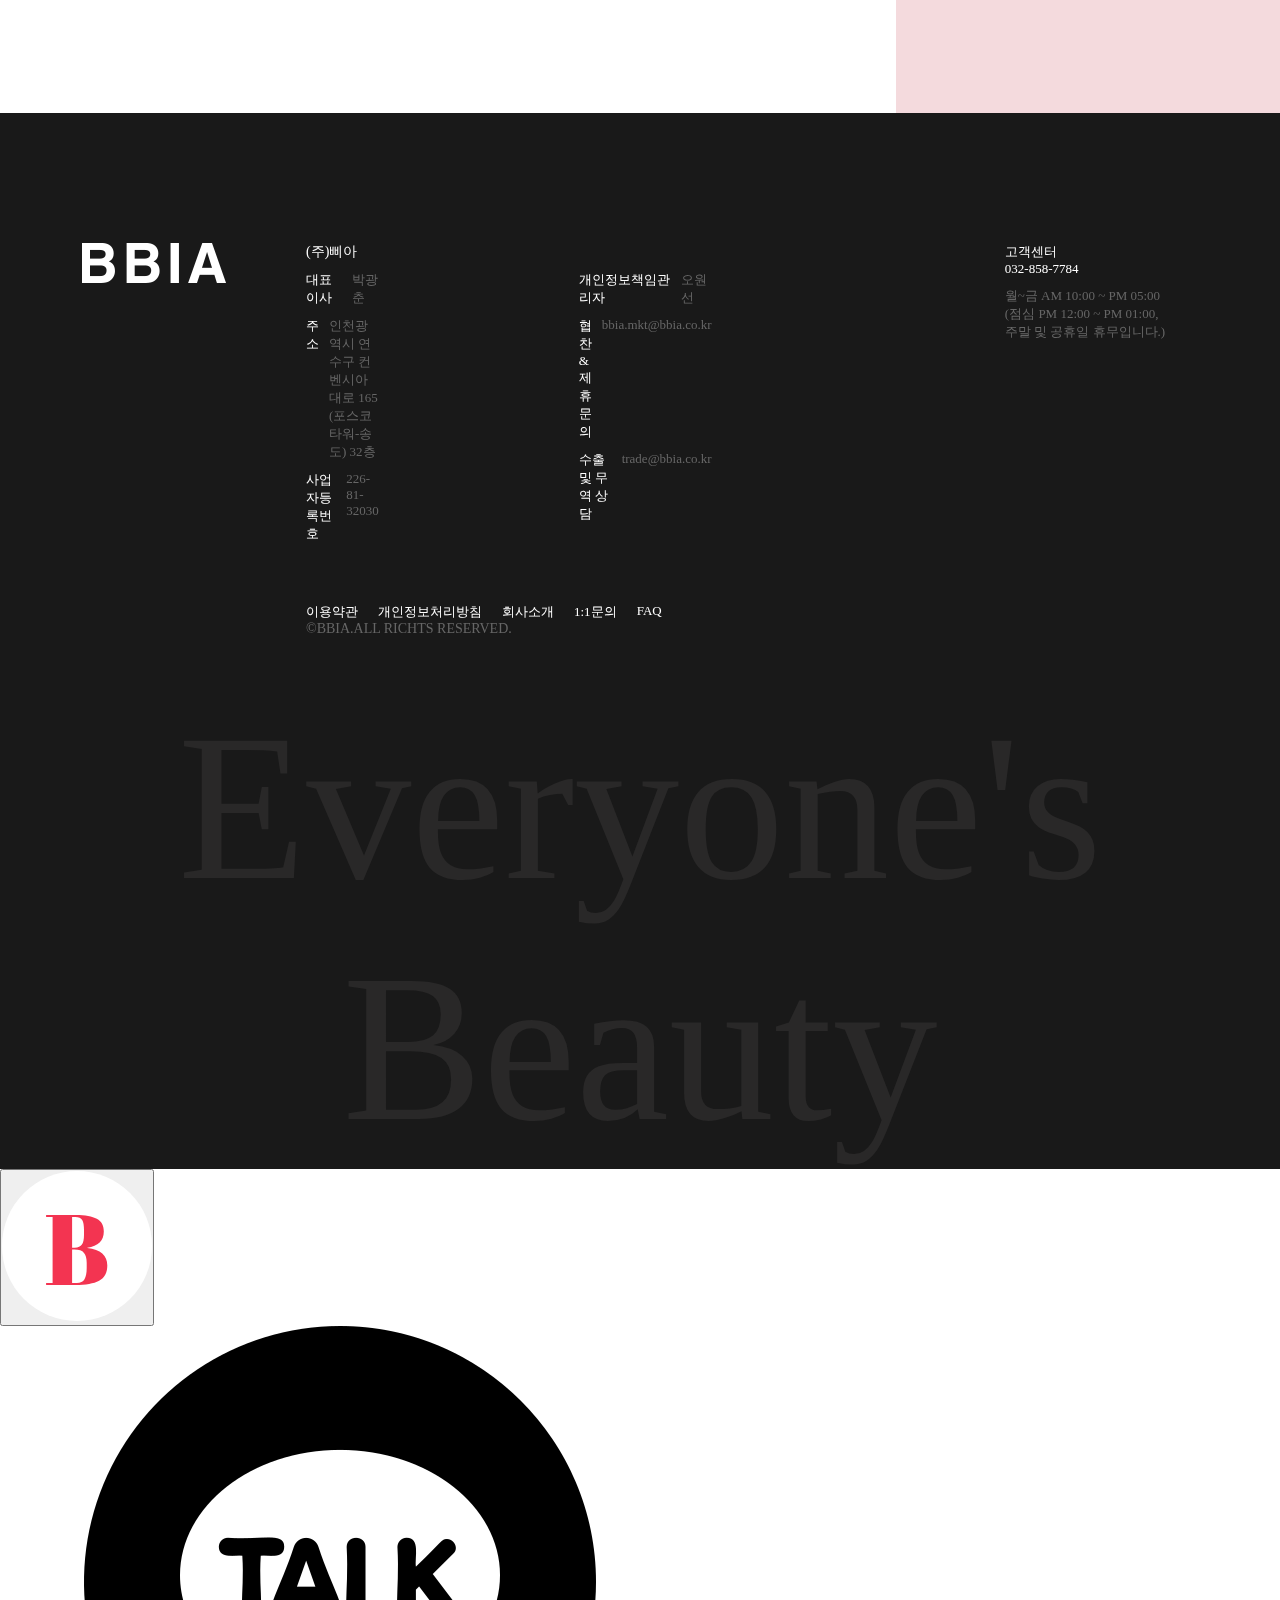
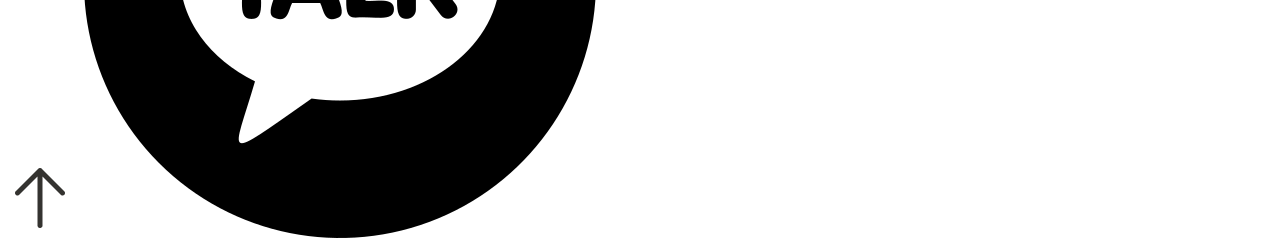
==== commit 58364e9b: "Update index.html" ====
--- a/index.html
+++ b/index.html
@@ -9,7 +9,7 @@
     <link rel="preconnect" href="https://fonts.gstatic.com" crossorigin>
     <link href="https://fonts.googleapis.com/css2?family=Abril+Fatface&family=Asul:wght@400;700&display=swap"
         rel="stylesheet">
-    <link rel="stylesheet" href="css/bbia.css">
+    <link rel="stylesheet" href="css/style.css">
     <link rel="stylesheet" href="https://cdn.jsdelivr.net/npm/swiper@11/swiper-bundle.min.css" />
 
     <script src="lib/jquery-3.7.1.min.js"></script>
--- a/css/style.css
+++ b/css/style.css
@@ -0,0 +1,687 @@
+@charset "utf-8";
+@font-face {
+    font-family: 'SpoqaHanSansNeo-Thin';
+    src: url('https://fastly.jsdelivr.net/gh/projectnoonnu/noonfonts_2108@1.1/SpoqaHanSansNeo-Thin.woff') format('woff');
+    font-weight: normal;
+    font-style: normal;
+}
+
+@font-face {
+    font-family: 'SpoqaHanSansNeo-Regular';
+    src: url('https://fastly.jsdelivr.net/gh/projectnoonnu/noonfonts_2108@1.1/SpoqaHanSansNeo-Regular.woff') format('woff');
+    font-weight: normal;
+    font-style: normal;
+}
+
+@font-face {
+    font-family: 'SpoqaHanSansNeo-Medium';
+    src: url('https://fastly.jsdelivr.net/gh/projectnoonnu/noonfonts_2108@1.1/SpoqaHanSansNeo-Medium.woff') format('woff');
+    font-weight: normal;
+    font-style: normal;
+}
+
+@font-face {
+    font-family: 'SpoqaHanSansNeo-Bold';
+    src: url('https://fastly.jsdelivr.net/gh/projectnoonnu/noonfonts_2108@1.1/SpoqaHanSansNeo-Bold.woff') format('woff');
+    font-weight: normal;
+    font-style: normal;
+}
+
+@font-face {
+    font-family: 'Pretendard-Light';
+    src: url('https://fastly.jsdelivr.net/gh/Project-Noonnu/noonfonts_2107@1.1/Pretendard-Light.woff') format('woff');
+    font-weight: 300;
+    font-style: normal;
+}
+
+@font-face {
+    font-family: 'Pretendard-Regular';
+    src: url('https://fastly.jsdelivr.net/gh/Project-Noonnu/noonfonts_2107@1.1/Pretendard-Regular.woff') format('woff');
+    font-weight: 400;
+    font-style: normal;
+}
+
+@font-face {
+    font-family: 'Pretendard-Medium';
+    src: url('https://fastly.jsdelivr.net/gh/Project-Noonnu/noonfonts_2107@1.1/Pretendard-Medium.woff') format('woff');
+    font-weight: 500;
+    font-style: normal;
+}
+
+@font-face {
+    font-family: 'Pretendard-SemiBold';
+    src: url('https://fastly.jsdelivr.net/gh/Project-Noonnu/noonfonts_2107@1.1/Pretendard-SemiBold.woff') format('woff');
+    font-weight: 600;
+    font-style: normal;
+}
+
+@font-face {
+    font-family: 'Pretendard-Bold';
+    src: url('https://fastly.jsdelivr.net/gh/Project-Noonnu/noonfonts_2107@1.1/Pretendard-Bold.woff') format('woff');
+    font-weight: 700;
+    font-style: normal;
+}
+.amethysta-regular {
+    font-family: "Amethysta", serif;
+    font-weight: 400;
+    font-style: normal;
+  }
+.abril-fatface-regular {
+    font-family: "Abril Fatface", serif;
+    font-weight: 400;
+    font-style: normal;
+}
+
+
+
+* {
+    margin: 0;
+    padding: 0;
+    box-sizing: border-box;
+}
+li {
+    list-style: none;
+}
+a {
+    text-decoration: none;
+    color: inherit;
+}
+
+/* .banner */
+.banner .swiper-container {
+    width: 100%;
+    height: 35px;
+    background-color:#f27d7d; 
+    top: 0;
+    left: 0;
+    position: fixed;
+    z-index: 100;
+    display: flex;
+    justify-content: center;
+    align-items: center;
+    overflow: hidden; /* 영역안에서 슬라이드됨 */
+}
+.banner .swiper-slide p {
+    color: #fff;
+    display: flex;
+    justify-content: center;
+    align-items: center;
+    padding: 10px;
+    font-size: 12px;
+    text-align: center;
+}
+.banner .swiper-container .close {
+    background-color: transparent;
+    border: none;
+    margin-right: 5px;
+}
+/* header */
+.header {
+    width: 100%;
+    height: 140px;
+    position: fixed;
+    top: 40px;
+    left: 0;
+    z-index: 100;
+}
+.header .inner {
+    max-width: 1800px;
+    width: calc(100% - 60px);
+    height: 60%;
+    margin: 0 auto;
+    display: flex;
+    justify-content: space-between;
+    align-items: center;
+    position: relative;
+}
+.header .inner .pc_nav .gnb {
+    display: flex;
+    position: absolute;
+    top: 50%;
+    transform: translateY(-50%);
+    left: 15%;
+}
+.header .inner .pc_nav .gnb li {
+    display: block;
+    padding: 0 20px;
+    color: #fff;
+}
+.header .inner .util {
+    display: flex;
+    gap: 20px;
+}
+.header .inner .util button {
+    border: 0;
+    background-color: transparent;
+    display: flex;
+    justify-content: center;
+    align-items: center;
+}
+.header .inner .util button img {
+    width: 40px;
+    height: 40px;
+}
+
+/* main_visual */
+.swiper .mobile_visual {
+    display: none;
+}
+.main_visual {
+    width: 100%;
+    height: 100vh;
+    position: relative;
+}
+.main_visual .swiper {
+    width: 100%;
+    height: 100%;
+}
+.swiper-slide {
+    position: relative;
+}
+.swiper-pagination {
+    position: absolute;
+    bottom: 20px;
+    left: 50%;
+    transform: translateX(-50%);
+}
+.swiper-slide img {
+    width: 100%;
+    height: 100%;
+    display: block;
+    object-fit: cover;
+}
+.swiper-slide .text {
+    position: absolute;
+    bottom: 10%;
+    left: 10%;
+    z-index: 2;
+    display: block;
+}
+.swiper-slide .text .inner {
+    display: block; 
+}
+.swiper-slide .text .inner strong {
+    font-size: 2.5rem;
+    display: block;
+    margin-bottom: 0.5rem;
+}
+
+.swiper-slide .text .inner h2 {
+    font-size: 3.5rem;
+    font-weight: bold;
+    margin-bottom: 0.5rem;
+}
+
+.swiper-slide .text .inner p {
+    font-size: 1rem;
+    font-weight: 400;
+    line-height: 1.5;
+}
+.main_visual .swiper-button-next, .main_visual .swiper-button-prev {
+    width: 20px;
+    height: 20px;
+    display: flex;
+    justify-content: center;
+    align-items: center;
+}
+.main_visual .swiper-button-next {
+    background-image: url(../img/next_icon.svg);
+    width: 40px;
+    height: 40px;
+}
+.main_visual .swiper-button-prev  {
+    background-image: url(../img/prev_icon.svg);
+    width: 40px;
+    height: 40px;
+}
+/* .swiper-button-next::after, .swiper-button-prev::after {
+    font-size: 14px;
+    font-weight: normal;
+    transform: scale(0.7);
+    color: #fff;
+    display: none;
+}
+.swiper-button-prev::after {
+    content: "prev";
+} */
+/* .new */
+  .new {
+    margin-top: 80px;
+    text-align: center;
+    position: relative;
+  }
+  .new .swiper-container::before {
+}
+  .new h2 {
+    font-size: 36px;
+    margin-bottom: 30px;
+    color: #333;
+    font-family: "Abril Fatface", serif;
+  }
+  .new .category {
+    display: flex;
+    justify-content: center;
+    gap: 60px;
+    position: relative;
+  }
+  .new .category .button {
+    border: none;
+    background-color: transparent;
+    gap: 80px;
+    font-family: 'SpoqaHanSansNeo-Regular';
+    font-size: 20px;
+  }
+  .new .category .button.active {
+    font-weight: bold;
+    font-family: 'SpoqaHanSansNeo-Medium';
+    font-size: 20px;
+  }
+  .category::before {
+    content: "";
+    position: absolute;
+    bottom: 0;
+    left: 0;
+    width: 100%;
+    height: 200px;
+    background: url(../img/new.png);
+    z-index: -1;
+  }
+  .new .swiper-container {
+    position: relative;
+    max-width: 800px;
+    margin: 0 auto;
+  }
+  .new .swiper-slide {
+    display: flex;
+    justify-content: center;
+    align-items: center;
+  }
+  .new .slide-item {
+    position: relative;
+    width: 100%;
+    overflow: hidden;
+  }
+  .new .slide-item img {
+    width: 100%;
+    height: 100%;
+    object-fit: cover;
+  }
+  .new .slide-item p {
+    color: #333;
+  }
+  .new .item-info {
+    position: absolute;
+  }
+  .new .swiper-button-next,
+  .new .swiper-button-prev {
+    position: absolute;
+    top: 50%;
+    transform: translateY(-50%);
+    z-index: 10;
+    display: flex;
+    justify-content: center;
+    align-items: center;
+    cursor: pointer;
+}
+.new .swiper-button-next::after ,.new .swiper-button-prev::after {
+    display: none;
+}
+.new .swiper-button-next {
+    right: -80px;
+    background: url(../img/다음.svg) no-repeat;
+}
+.new .swiper-button-prev {
+    left: -80px;
+    background: url(../img/이전.svg) no-repeat;
+}
+
+/* .hot_picks */
+.hot_picks {
+    text-align: center;
+    max-width: 1600px;
+    margin: 0 auto;
+    padding: 140px 20px;
+}
+.hot_picks h2 {
+    font-size: 36px;
+    margin-bottom: 10px;
+    color: #333;
+    font-family: "Abril Fatface", serif;
+}
+.hot_picks .text {
+    text-align: center;
+    align-items: center;
+}
+
+.hot_picks .text p {
+    padding-bottom: 60px;
+}
+.hot_picks .text span {
+    border: 1px solid #333;
+    color: #fff;
+    padding: 15px 15px;
+    border-radius: 10px;
+    background-color: #333;
+}
+.hot_picks .hot_wrap {
+    margin-top: 190px;
+    display: flex;
+    justify-content: space-between;
+    max-width: 1600px;
+    width: 100%;
+    margin: 0 auto;
+    height: 650px;
+}
+.hot_picks .item {
+    width: 30%; /* 적용하면 가운데 이미지 축소됨 */
+    position: relative;
+    margin-top: 100px;
+    z-index: 1; 
+}
+.hot_picks .item.left {
+    z-index: 0;
+    left: 13%;
+    top: -120px;
+}
+
+.hot_picks .item.center {
+    z-index: 2;
+}
+.hot_picks .item.right {
+    z-index: 0;
+    transform: scale(0.6);
+    bottom: 160px;
+    right: 15%;
+}
+
+.item.right img {
+    width: 200px;
+}
+
+.hot_picks .item img {
+    width: 100%;
+    height: auto;
+    object-fit: cover;
+}
+.hot_emphasis p {
+    margin-top: 50px;
+    font-size:150px;
+    color: #171C8F;
+    font-family: "Abril Fatface", serif;
+}
+.hot_images {
+    display: flex;
+    /* justify-content: space-between; */
+    gap: 20px;
+    position: relative;
+}
+.hot_images .item {
+    width: 48%;
+    overflow: hidden; 
+}
+.hot_images .item img {
+    width: 100%;
+    height: 400px;
+    object-fit: cover;
+}
+.hot_images .button {
+    background-color: #d79494be;
+    width: 40px;
+    height: 40px;
+    border: 0;
+    border-radius: 50%;
+    position: absolute;
+    bottom: 0;
+    right: 0;
+    transform: translate(-50%, -50%);
+    background: url(../img/new_icon.svg);
+    object-fit: fill;
+}
+
+
+/* .brand */
+.brand {
+    background: url(../img/Brand.jpg);
+    display: flex;
+    justify-content: center;
+    align-items: center;
+    background-size: cover;
+    height: 80vh;
+    position: relative;
+  }
+  .brand::before {
+    content: "";
+    position: absolute;
+    top: 0;
+    left: 0;
+    width: 100%;
+    height: 100%;
+    background: rgba(0, 0, 0, 0.3);
+    z-index: 1;
+}
+  .brand .inner {
+    display: flex;
+    max-width: 100%;
+    width: 100%;
+    justify-content: flex-start;
+    align-items: center;
+    margin: 0;
+  }
+  
+
+  .brand .text {
+    flex: 1;
+    margin-left: 100px; 
+    text-align: left;
+    z-index: 3;
+  }
+  
+  .brand .text h2 {
+    font-size: 50px;
+    line-height: 1.4;
+    color: #fff;
+    font-weight: bold;
+  }
+  
+  .brand .text p {
+    margin: 20px 0;
+    font-size: 20px;
+    line-height: 1.5;
+    color: #fff;
+  }
+  
+  .brand .text span {
+    display: inline-block;
+    font-size: 20px;
+    font-weight: bold;
+    color: #fff;
+  }
+  
+ 
+  .brand .swiper-container {
+    flex: 2;
+    width: 100%;
+    height: 600px;
+    overflow: hidden;
+    margin-right: 0;
+    padding-right: 0;
+  }
+  .brand .swiper-wrapper {
+    display: flex;
+    width: 100%;
+}
+
+  .brand .swiper-slide {
+    width: 100%;
+    flex: 0 0 auto;
+  }
+  
+  .brand .swiper-slide img {
+    width: 100%;
+    height: 100%;
+    object-fit: cover;
+  }
+
+
+/* .sns */
+.sns {
+    padding: 60px 300px;
+    background: linear-gradient(to left, #F4DADD 30%, transparent 30%);
+    height: 1000px;
+
+    display: flex; 
+    justify-content: center; 
+    align-items: center; 
+    gap: 30px; 
+}
+.sns .inner {
+    display: flex;
+    justify-content: flex-end; 
+    gap: 30px; 
+}
+.instagram_1 .item video {
+    width: 70%;
+}
+.sns .text a {
+    font-size: 18px;
+    text-align: center; 
+    margin: 10px 0; 
+    position: relative; 
+    z-index: 2; 
+}
+.sns .follow {
+    color: #939393;
+    font-family: 'Pretendard-Regular';
+    font-size: 20px;
+}
+.sns .instagram{
+    color: #000;
+    font-family: 'SpoqaHanSansNeo-Bold';
+    font-size: 20px;
+}
+.instagram_2 .item video {
+    width: 80%;
+}
+.instagram_2 {
+    margin-top: 80px;
+}
+
+/* .footer */
+.footer {
+    background-color: #191919;
+    /* padding: 5rem 2rem 0; */
+    display: flex;
+    flex-direction: column;
+    justify-content: space-between;
+    min-height: 600px;
+    width: 100%;
+
+    /* justify-content: space-between; 
+    align-items: flex-start;
+    align-items: stretch;
+    width: 100%;
+    min-height: 600px;
+    flex-direction: column; */
+}
+.ft_wrap {
+    display: flex;
+    justify-content: space-between;
+    padding: 5rem 2rem 0;
+}
+.l_wrap {
+    display: flex;
+    justify-content: space-between;
+    width: 60%;
+    font-size: 14px;
+
+    /* align-items: flex-start; */
+
+    /* width: 70%;
+    margin-top: -2rem;
+    font-size: 14px; */
+}
+.r_wrap {
+    display: flex;
+    flex-direction: column; 
+    align-items: flex-start;
+    width: 20%;
+    margin-top: 50px;
+
+}
+.f_inner {
+    display: flex;
+    flex-direction: row; 
+    justify-content: space-between;
+    gap: 30px;
+    padding: 50px;
+}
+
+.logo {
+    flex: 0 0 auto; 
+    margin-right: 50px; 
+}
+.info {
+    display: flex;
+    flex-direction: column; 
+    justify-content: space-between; 
+}
+.info .name {
+    color: #fff;
+    font-family: 'Pretendard-Bold';
+    font-size: 14px;
+}
+.info_box {
+    display: flex;
+    gap: 200px;
+    margin-bottom: 50px;
+}
+dl {
+    display: flex; 
+    gap: 10px;
+    margin: 10px 0;
+    font-size: 13px;
+}
+
+dt {
+    font-family: 'Pretendard-Light';
+    color: #fff;
+}
+
+dd {
+    margin: 0;
+    font-family: 'Pretendard-Medium';
+    color: #666666;
+}
+.link_box {
+    display: flex;
+    gap: 20px;
+}
+.copy {
+    color: #666666;
+}
+
+.cs_box {
+    display: flex;
+    flex-direction: column;
+}
+.cs_box .tit , a{
+    color: #fff;
+    font-size: 13px;
+    font-family: 'Pretendard-Regular';
+}
+.cs_cont {
+    color: #666666;
+    font-size: 13px;
+    font-family: 'Pretendard-Regular';
+    margin-top: 10px;
+}
+.f_title {
+    margin-top: auto;
+    width: 100%;
+}
+.f_title .f_text {
+    color: #292828;
+    font-size: 210px;
+    font-family: "Amethysta", serif;
+    text-align: center;
+}
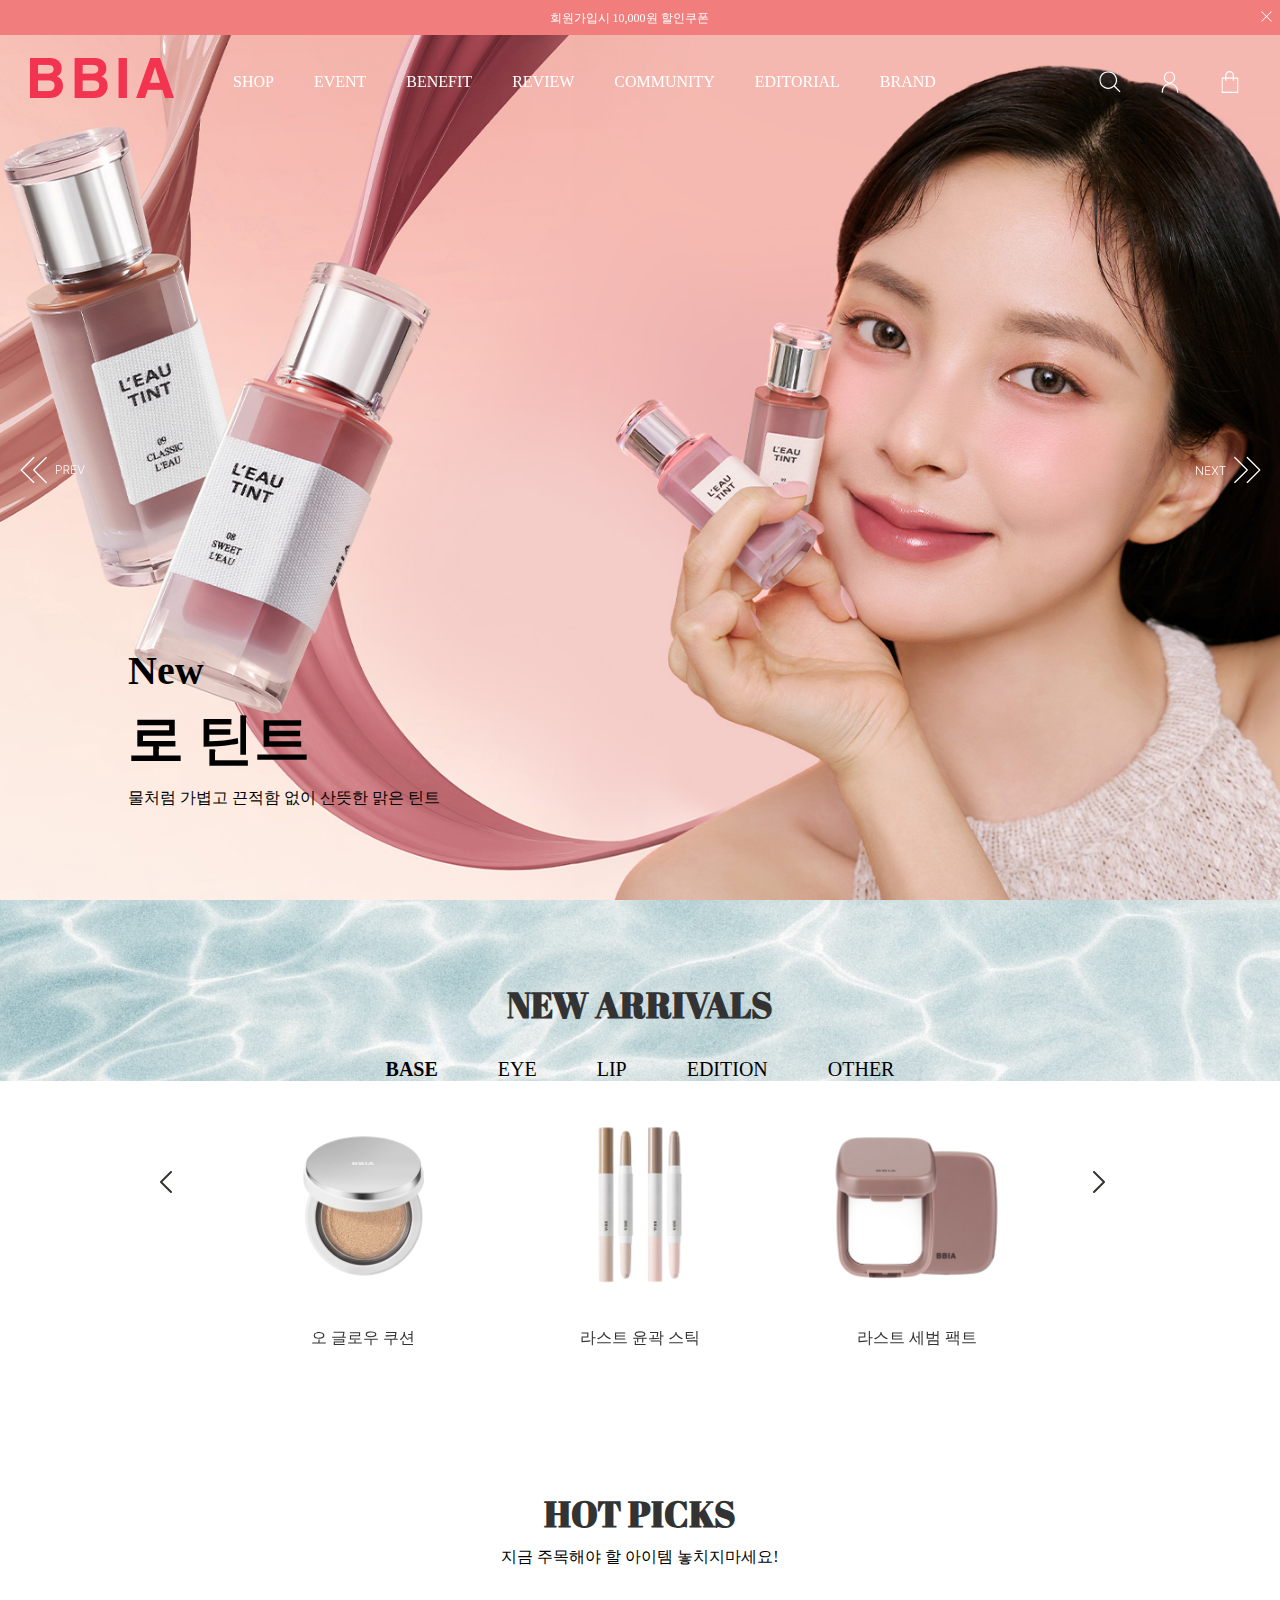
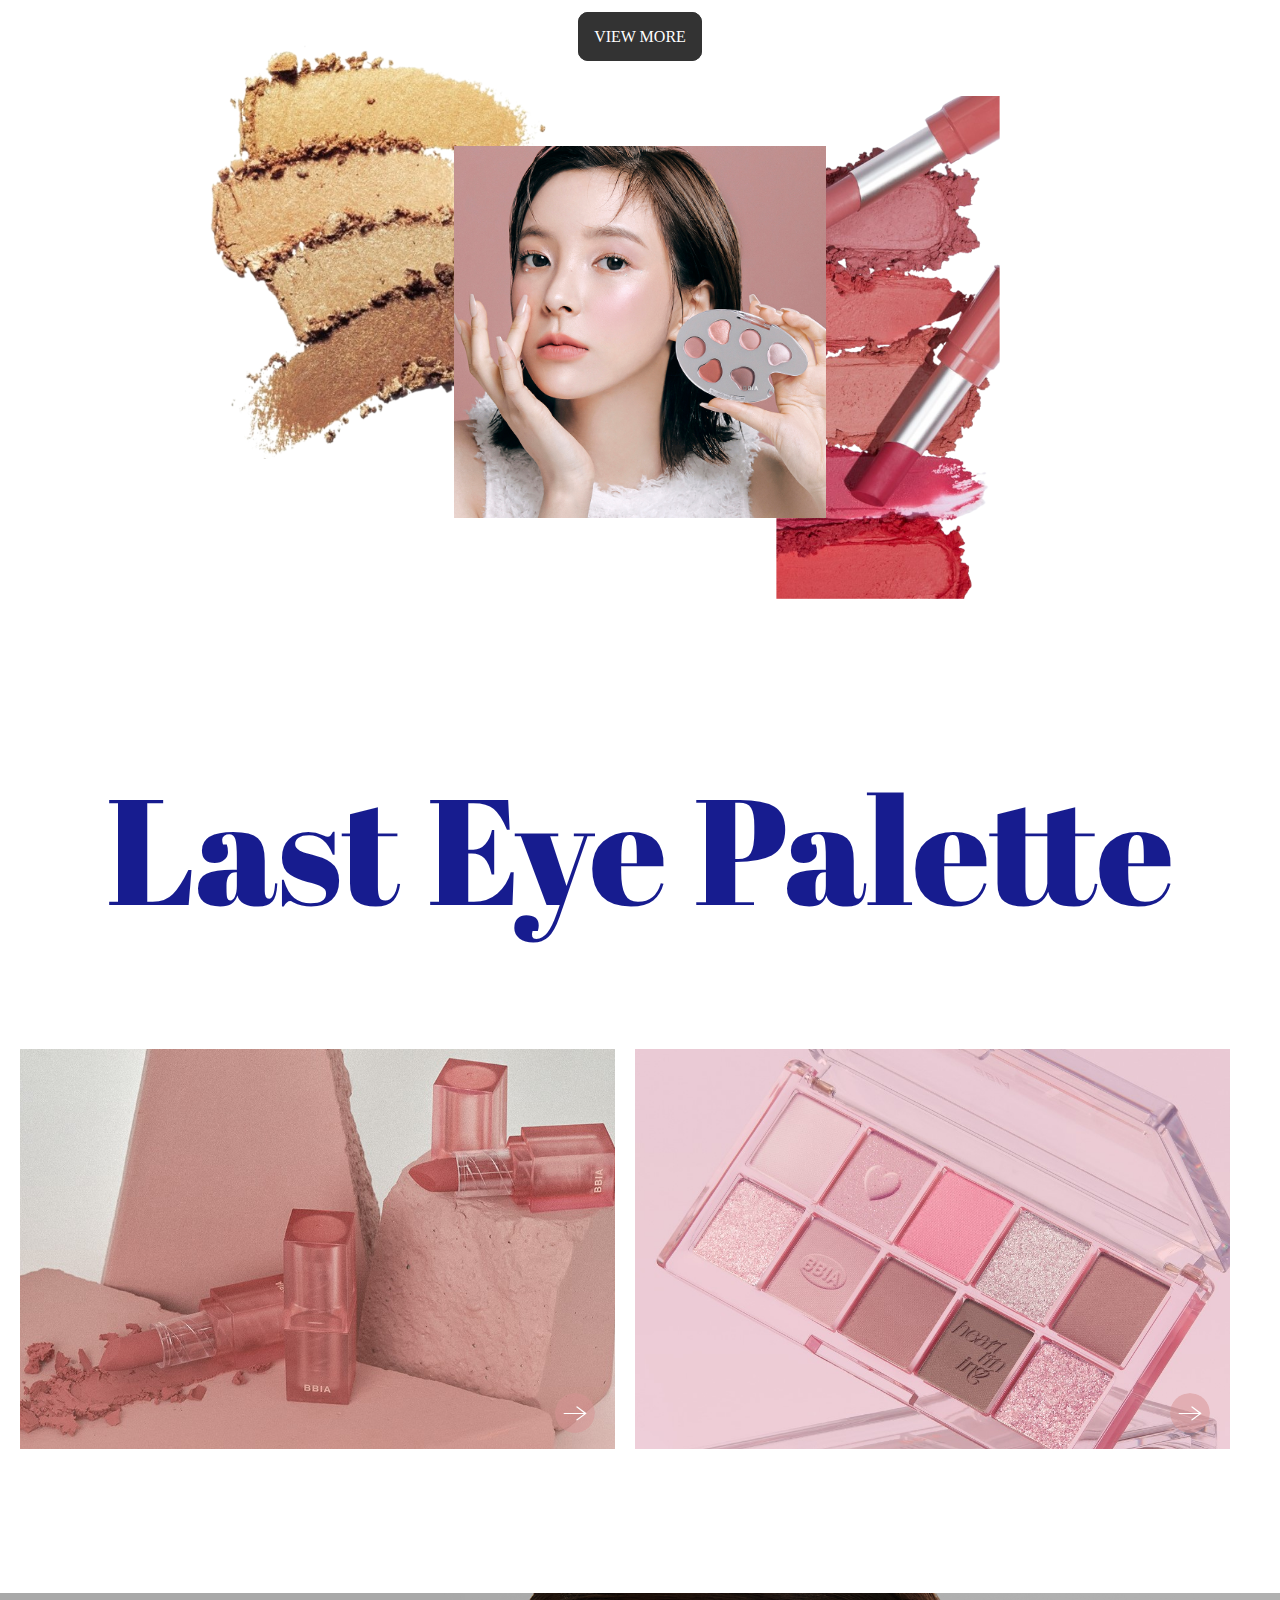
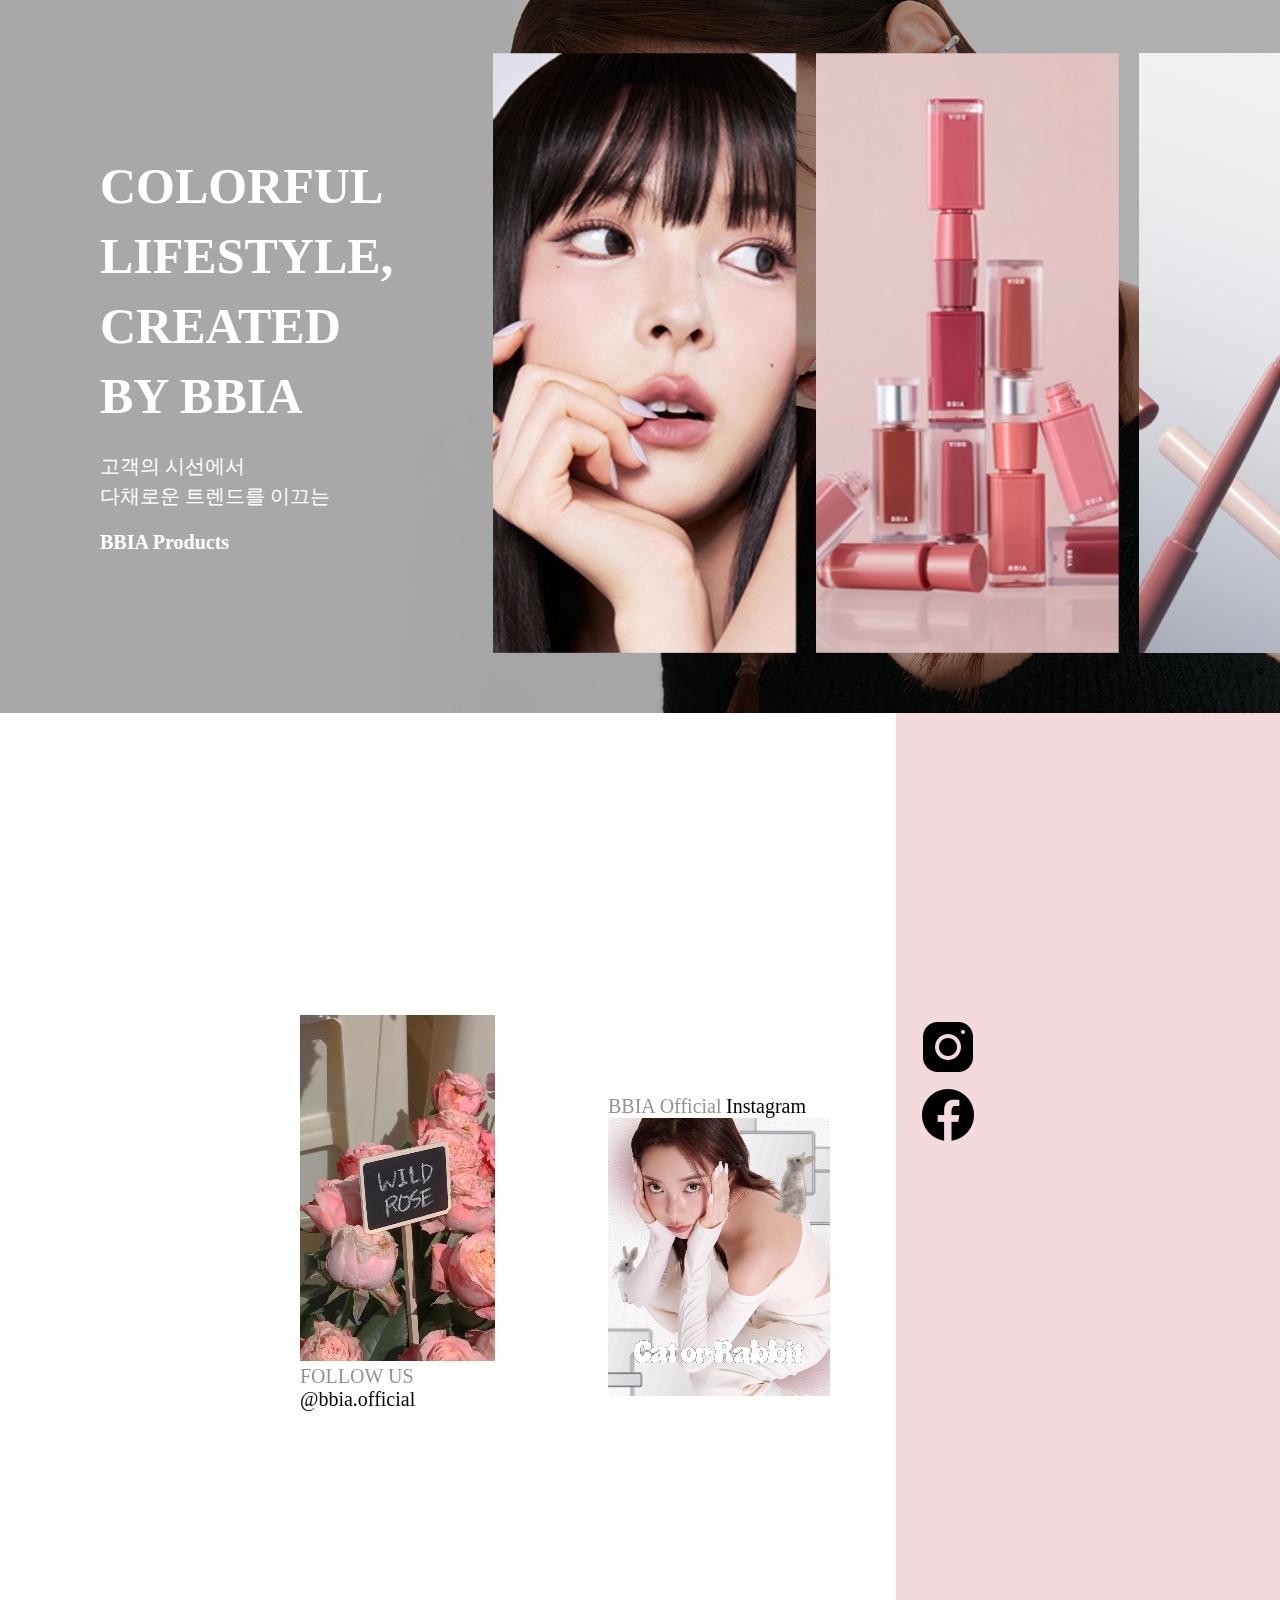
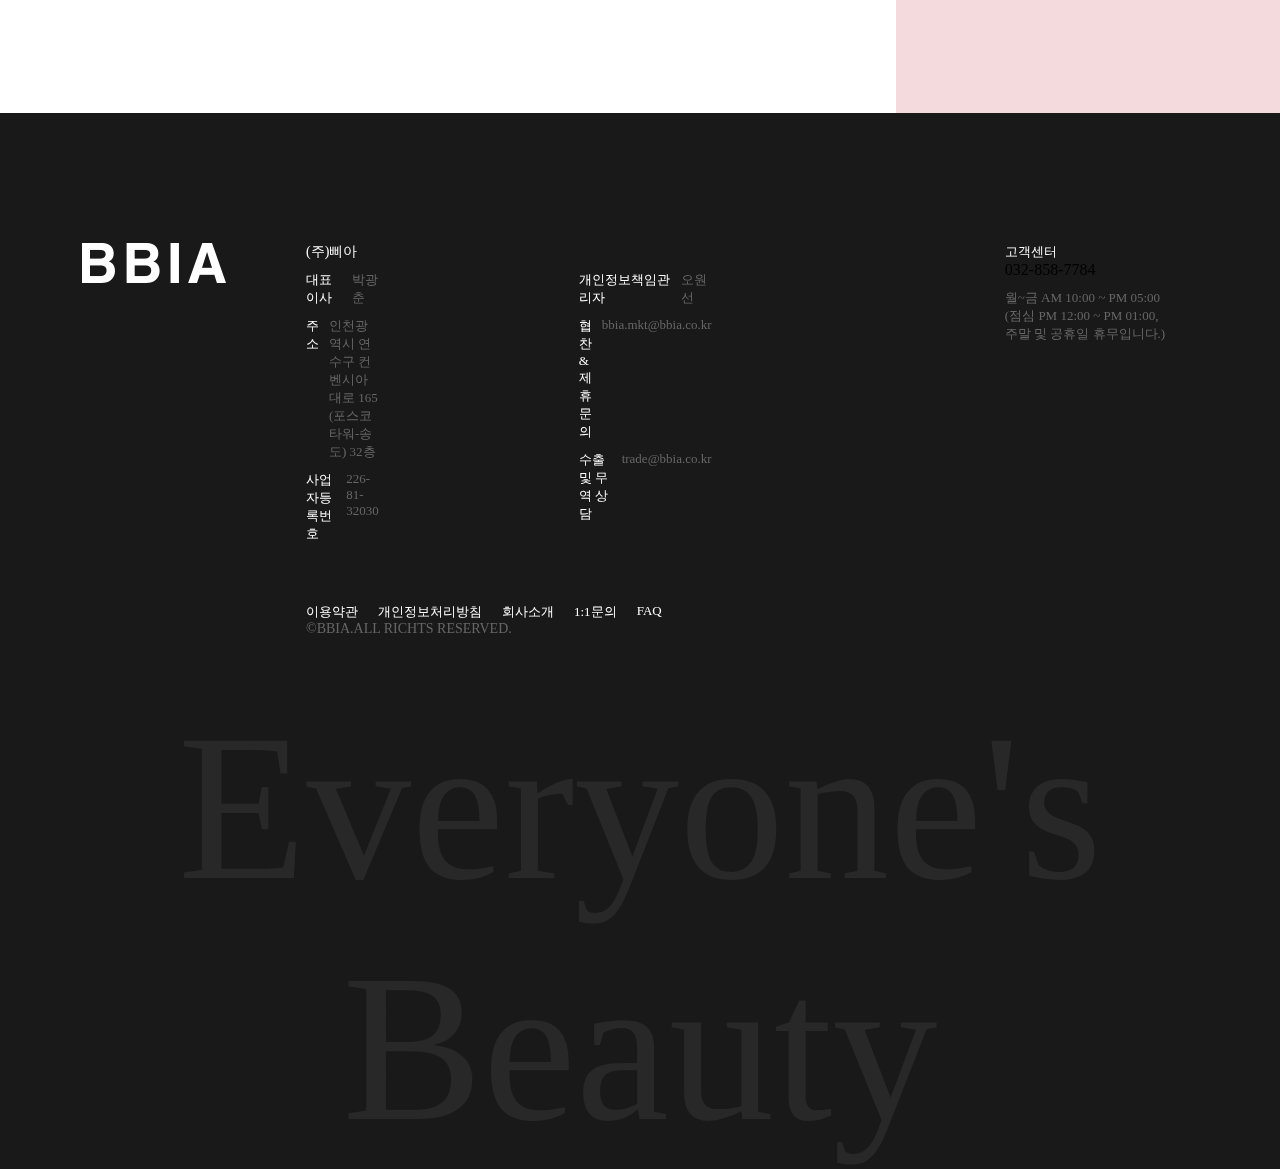
==== commit e18dd801: "Update index.html" ====
--- a/index.html
+++ b/index.html
@@ -478,12 +478,12 @@
     </section>
 
     <button class="main_button">
-        <img src="img/B버튼.svg" alt="탑버튼">
+        <img src="img/b_btn.svg" alt="">
     </button>
 
     <div class="sub_buttons">
-        <buttton class="sub_button"><img src="img/top.png" alt="탑 버튼"></buttton>
-        <buttton class="sub_button"><img src="img/kakao_talk.png" alt="카카오톡 버튼"></buttton>
+        <button class="sub_button"><img src="img/top.png" alt=""></button>
+        <button class="sub_button"><img src="img/kakao_talk.png" alt=""></button>
     </div>
 </body>
 
@@ -615,6 +615,17 @@
                 subButtons.style.opacity = '0';
             }
         });
+        var scrollTopBtn = document.querySelector('.sub_button');
+
+        if (scrollTopBtn) {
+            scrollTopBtn.addEventListener("click", function () {
+                window.scrollTo({ top: 0, behavior: "smooth" });
+
+                subButtons.style.opacity = '0';
+                subButtons.style.visibility = 'hidden';
+                subButtons.style.transform = 'translateY(20px)';
+            });
+        }
     });
 </script>
 
--- a/css/style.css
+++ b/css/style.css
@@ -86,8 +86,11 @@
     text-decoration: none;
     color: inherit;
 }
-
-/* .banner */
+body {
+    font-family: 'Pretendard';
+}
+
+/*************** .banner ***************/
 .banner .swiper-container {
     width: 100%;
     height: 35px;
@@ -99,7 +102,7 @@
     display: flex;
     justify-content: center;
     align-items: center;
-    overflow: hidden; /* 영역안에서 슬라이드됨 */
+    overflow: hidden;
 }
 .banner .swiper-slide p {
     color: #fff;
@@ -115,7 +118,8 @@
     border: none;
     margin-right: 5px;
 }
-/* header */
+
+/*************** header ***************/
 .header {
     width: 100%;
     height: 140px;
@@ -145,7 +149,28 @@
     display: block;
     padding: 0 20px;
     color: #fff;
-}
+    position: relative;
+}
+.header .inner .pc_nav .gnb li .depth02 {
+    display: none;
+    position: absolute;
+    top: 100%;
+    left: 0;
+    background-color: #ff9ec349;
+    box-shadow: 0 4px 6px rgba(0, 0, 0, 0.1);
+    border-radius: 10px;
+    width: 120px;
+    padding: 10px;
+    transition: opacity 1.5s ease-in-out;
+}
+.header .inner .pc_nav .gnb li .depth02 li {
+    margin-bottom: 20px;
+    color: #fff;
+}
+.header .inner .pc_nav .gnb li:hover .depth02 {
+    display: block;
+}
+
 .header .inner .util {
     display: flex;
     gap: 20px;
@@ -162,7 +187,7 @@
     height: 40px;
 }
 
-/* main_visual */
+/***************  .main_visual ***************/
 .swiper .mobile_visual {
     display: none;
 }
@@ -218,65 +243,71 @@
     line-height: 1.5;
 }
 .main_visual .swiper-button-next, .main_visual .swiper-button-prev {
-    width: 20px;
-    height: 20px;
-    display: flex;
-    justify-content: center;
-    align-items: center;
-}
-.main_visual .swiper-button-next {
-    background-image: url(../img/next_icon.svg);
-    width: 40px;
+    background-image: none;
+    display: none;
+}
+.main_visual .swiper-c_button-next,
+.main_visual .swiper-c_button-prev {
+    position: absolute;
+    top: 50%;
+    z-index: 2;
+    cursor: pointer;
+    width: 80px;
     height: 40px;
-}
-.main_visual .swiper-button-prev  {
-    background-image: url(../img/prev_icon.svg);
-    width: 40px;
-    height: 40px;
-}
-/* .swiper-button-next::after, .swiper-button-prev::after {
-    font-size: 14px;
-    font-weight: normal;
-    transform: scale(0.7);
-    color: #fff;
-    display: none;
-}
-.swiper-button-prev::after {
-    content: "prev";
-} */
-/* .new */
-  .new {
+    color: #fff;
+    font-size: 10px;
+    font-weight: bold;
+}
+.main_visual .swiper-c_button-next {
+    background-image: url(../img/next.svg);
+    background-size: contain;
+    background-repeat: no-repeat;
+    background-position: center;
+    right: 10px;
+    
+}
+.main_visual .swiper-c_button-prev  {
+    background-image: url(../img/prev.svg);
+    background-size: contain;
+    background-repeat: no-repeat;
+    background-position: center;
+    left: 10px;
+
+}
+
+/**************** .new ***************/
+.new {
     margin-top: 80px;
     text-align: center;
     position: relative;
-  }
-  .new .swiper-container::before {
-}
-  .new h2 {
+}
+.new .swiper-container::before {
+}
+.new h2 {
     font-size: 36px;
     margin-bottom: 30px;
     color: #333;
     font-family: "Abril Fatface", serif;
-  }
-  .new .category {
+}
+.new .category {
     display: flex;
     justify-content: center;
     gap: 60px;
     position: relative;
-  }
-  .new .category .button {
+}
+.new .category .button {
     border: none;
     background-color: transparent;
     gap: 80px;
     font-family: 'SpoqaHanSansNeo-Regular';
     font-size: 20px;
-  }
-  .new .category .button.active {
+}
+.new .category .button.active {
     font-weight: bold;
     font-family: 'SpoqaHanSansNeo-Medium';
     font-size: 20px;
-  }
-  .category::before {
+}
+.category::before {
     content: "";
     position: absolute;
     bottom: 0;
@@ -285,35 +316,35 @@
     height: 200px;
     background: url(../img/new.png);
     z-index: -1;
-  }
-  .new .swiper-container {
+}
+.new .swiper-container {
     position: relative;
     max-width: 800px;
     margin: 0 auto;
-  }
-  .new .swiper-slide {
+}
+.new .swiper-slide {
     display: flex;
     justify-content: center;
     align-items: center;
-  }
-  .new .slide-item {
+}
+.new .slide-item {
     position: relative;
     width: 100%;
     overflow: hidden;
-  }
-  .new .slide-item img {
+}
+.new .slide-item img {
     width: 100%;
     height: 100%;
     object-fit: cover;
-  }
-  .new .slide-item p {
+}
+.new .slide-item p {
     color: #333;
-  }
-  .new .item-info {
-    position: absolute;
-  }
-  .new .swiper-button-next,
-  .new .swiper-button-prev {
+}
+.new .item-info {
+    position: absolute;
+}
+.new .swiper-button-next,
+.new .swiper-button-prev {
     position: absolute;
     top: 50%;
     transform: translateY(-50%);
@@ -335,7 +366,7 @@
     background: url(../img/이전.svg) no-repeat;
 }
 
-/* .hot_picks */
+/*************** .hot_picks ***************/
 .hot_picks {
     text-align: center;
     max-width: 1600px;
@@ -373,7 +404,7 @@
     height: 650px;
 }
 .hot_picks .item {
-    width: 30%; /* 적용하면 가운데 이미지 축소됨 */
+    width: 30%;
     position: relative;
     margin-top: 100px;
     z-index: 1; 
@@ -411,7 +442,6 @@
 }
 .hot_images {
     display: flex;
-    /* justify-content: space-between; */
     gap: 20px;
     position: relative;
 }
@@ -434,12 +464,12 @@
     bottom: 0;
     right: 0;
     transform: translate(-50%, -50%);
-    background: url(../img/new_icon.svg);
-    object-fit: fill;
-}
-
-
-/* .brand */
+    background: url(../img/더보기.svg);
+    background-size: contain;
+}
+
+
+/*************** .brand ***************/
 .brand {
     background: url(../img/Brand.jpg);
     display: flex;
@@ -448,8 +478,8 @@
     background-size: cover;
     height: 80vh;
     position: relative;
-  }
-  .brand::before {
+}
+.brand::before {
     content: "";
     position: absolute;
     top: 0;
@@ -459,71 +489,61 @@
     background: rgba(0, 0, 0, 0.3);
     z-index: 1;
 }
-  .brand .inner {
+.brand .inner {
     display: flex;
     max-width: 100%;
     width: 100%;
     justify-content: flex-start;
     align-items: center;
     margin: 0;
-  }
-  
-
-  .brand .text {
+}
+.brand .text {
     flex: 1;
     margin-left: 100px; 
     text-align: left;
     z-index: 3;
-  }
-  
-  .brand .text h2 {
+}
+.brand .text h2 {
     font-size: 50px;
     line-height: 1.4;
     color: #fff;
     font-weight: bold;
-  }
-  
-  .brand .text p {
+}
+.brand .text p {
     margin: 20px 0;
     font-size: 20px;
     line-height: 1.5;
     color: #fff;
-  }
-  
-  .brand .text span {
+}
+.brand .text span {
     display: inline-block;
     font-size: 20px;
     font-weight: bold;
     color: #fff;
-  }
-  
- 
-  .brand .swiper-container {
+}
+.brand .swiper-container {
     flex: 2;
     width: 100%;
     height: 600px;
     overflow: hidden;
     margin-right: 0;
     padding-right: 0;
-  }
-  .brand .swiper-wrapper {
-    display: flex;
-    width: 100%;
-}
-
-  .brand .swiper-slide {
+}
+.brand .swiper-wrapper {
+    display: flex;
+    width: 100%;
+}
+.brand .swiper-slide {
     width: 100%;
     flex: 0 0 auto;
-  }
-  
-  .brand .swiper-slide img {
+}
+.brand .swiper-slide img {
     width: 100%;
     height: 100%;
     object-fit: cover;
-  }
-
-
-/* .sns */
+}
+
+/*************** .sns ***************/
 .sns {
     padding: 60px 300px;
     background: linear-gradient(to left, #F4DADD 30%, transparent 30%);
@@ -566,7 +586,7 @@
     margin-top: 80px;
 }
 
-/* .footer */
+/*************** .footer ***************/
 .footer {
     background-color: #191919;
     /* padding: 5rem 2rem 0; */
@@ -593,12 +613,6 @@
     justify-content: space-between;
     width: 60%;
     font-size: 14px;
-
-    /* align-items: flex-start; */
-
-    /* width: 70%;
-    margin-top: -2rem;
-    font-size: 14px; */
 }
 .r_wrap {
     display: flex;
@@ -664,7 +678,7 @@
     display: flex;
     flex-direction: column;
 }
-.cs_box .tit , a{
+.cs_box .tit , .link_box a{
     color: #fff;
     font-size: 13px;
     font-family: 'Pretendard-Regular';
@@ -685,3 +699,51 @@
     font-family: "Amethysta", serif;
     text-align: center;
 }
+.main_button {
+    position: fixed;
+    bottom: 30px;
+    right: 20px;
+    border: none;
+    cursor: pointer;
+    z-index: 1000;
+    background: none;
+}
+
+.main_button img {
+    width: 60px;
+    height: auto;
+}
+.sub_buttons {
+    display: flex;
+    gap: 10px;
+    flex-direction: column;
+    align-items: center;
+    opacity: 0;
+    visibility: hidden;
+    position: fixed;
+    bottom: 100px; 
+    right: 20px;
+    border-radius: 10px;
+    padding: 10px;
+    z-index: 999;
+    transform: translateY(20px);
+    transition: opacity 0.3s ease, transform 0.3s ease, visibility 0s linear 0.3s;
+}
+.sub_buttons.show {
+    opacity: 1;
+    visibility: visible;
+    transform: translateY(0);
+    transition: opacity 0.3s ease, transform 0.3s ease;
+}
+.sub_buttons button {
+    margin: 10px 0;
+    padding: 10px;
+    color: white;
+    border: none;
+    cursor: pointer;
+    border-radius: 5px;
+}
+.sub_button img {
+    width: 50px;
+    height: auto; 
+}
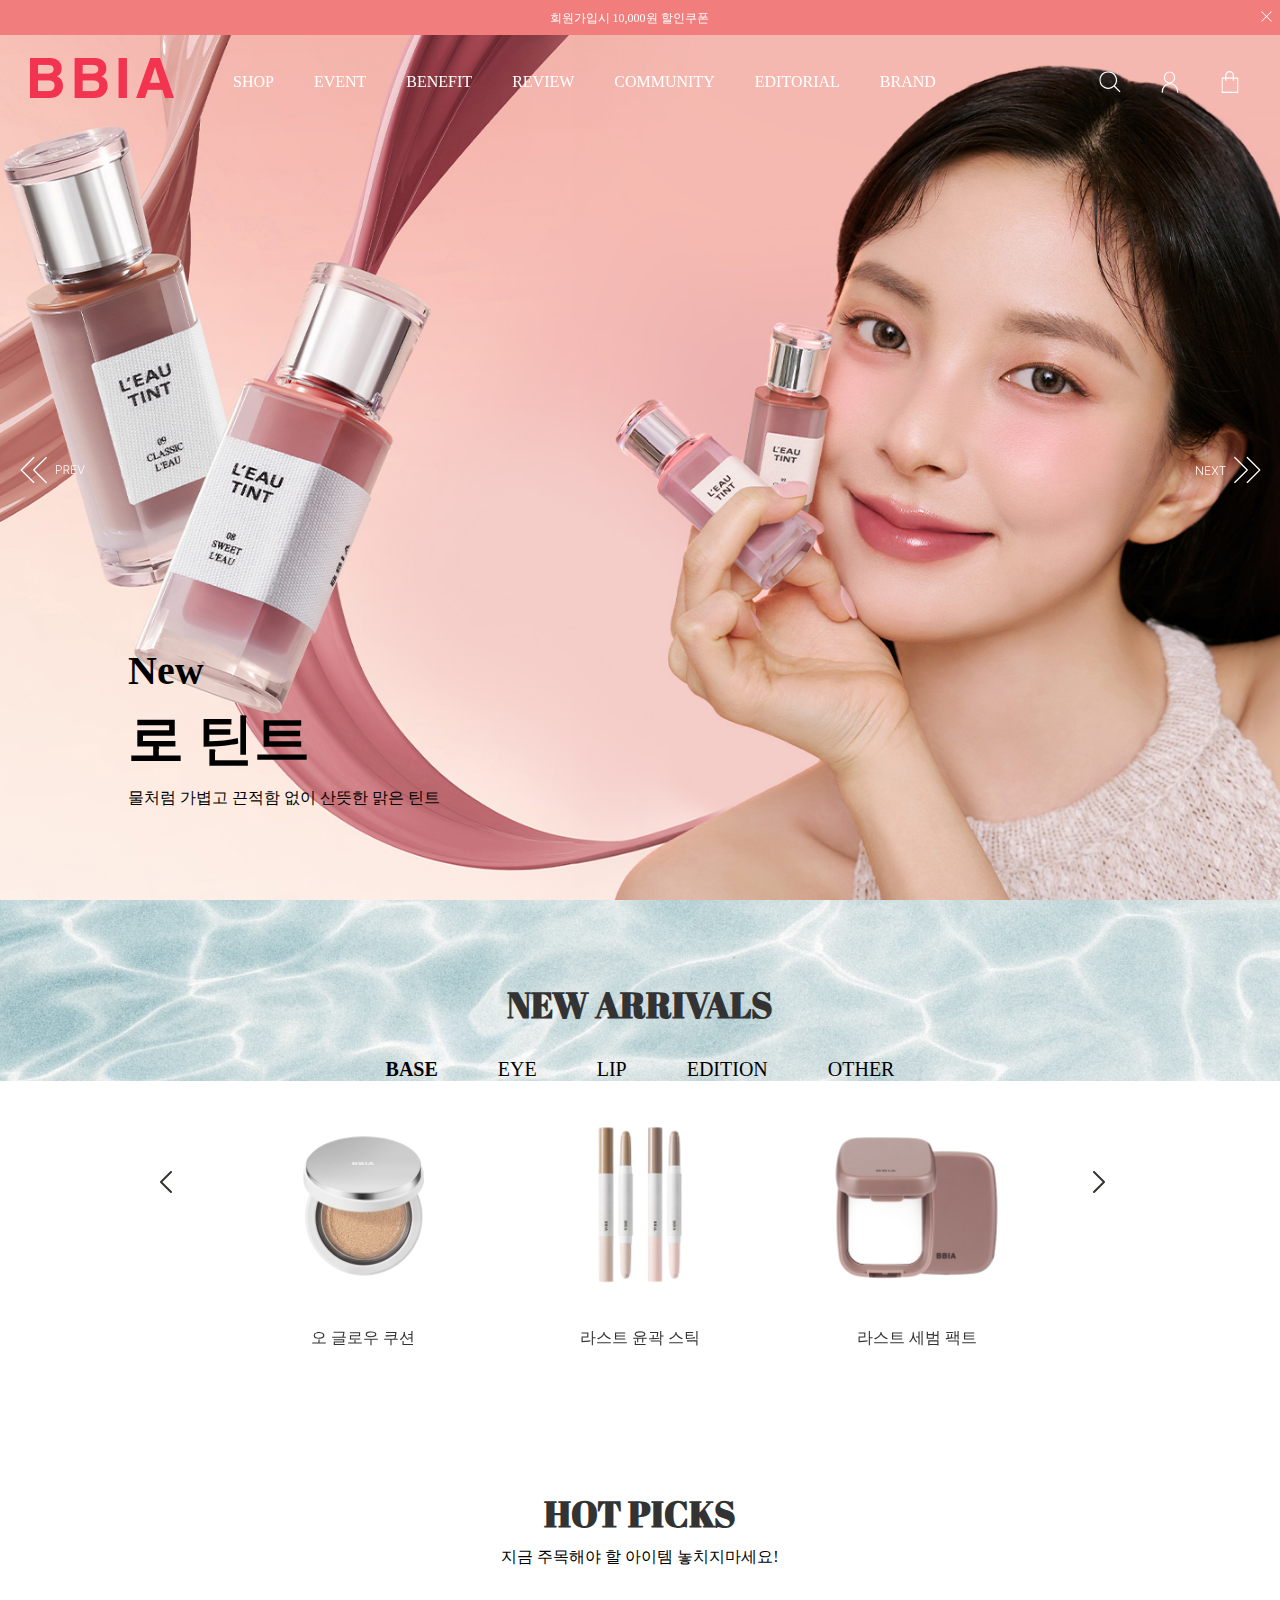
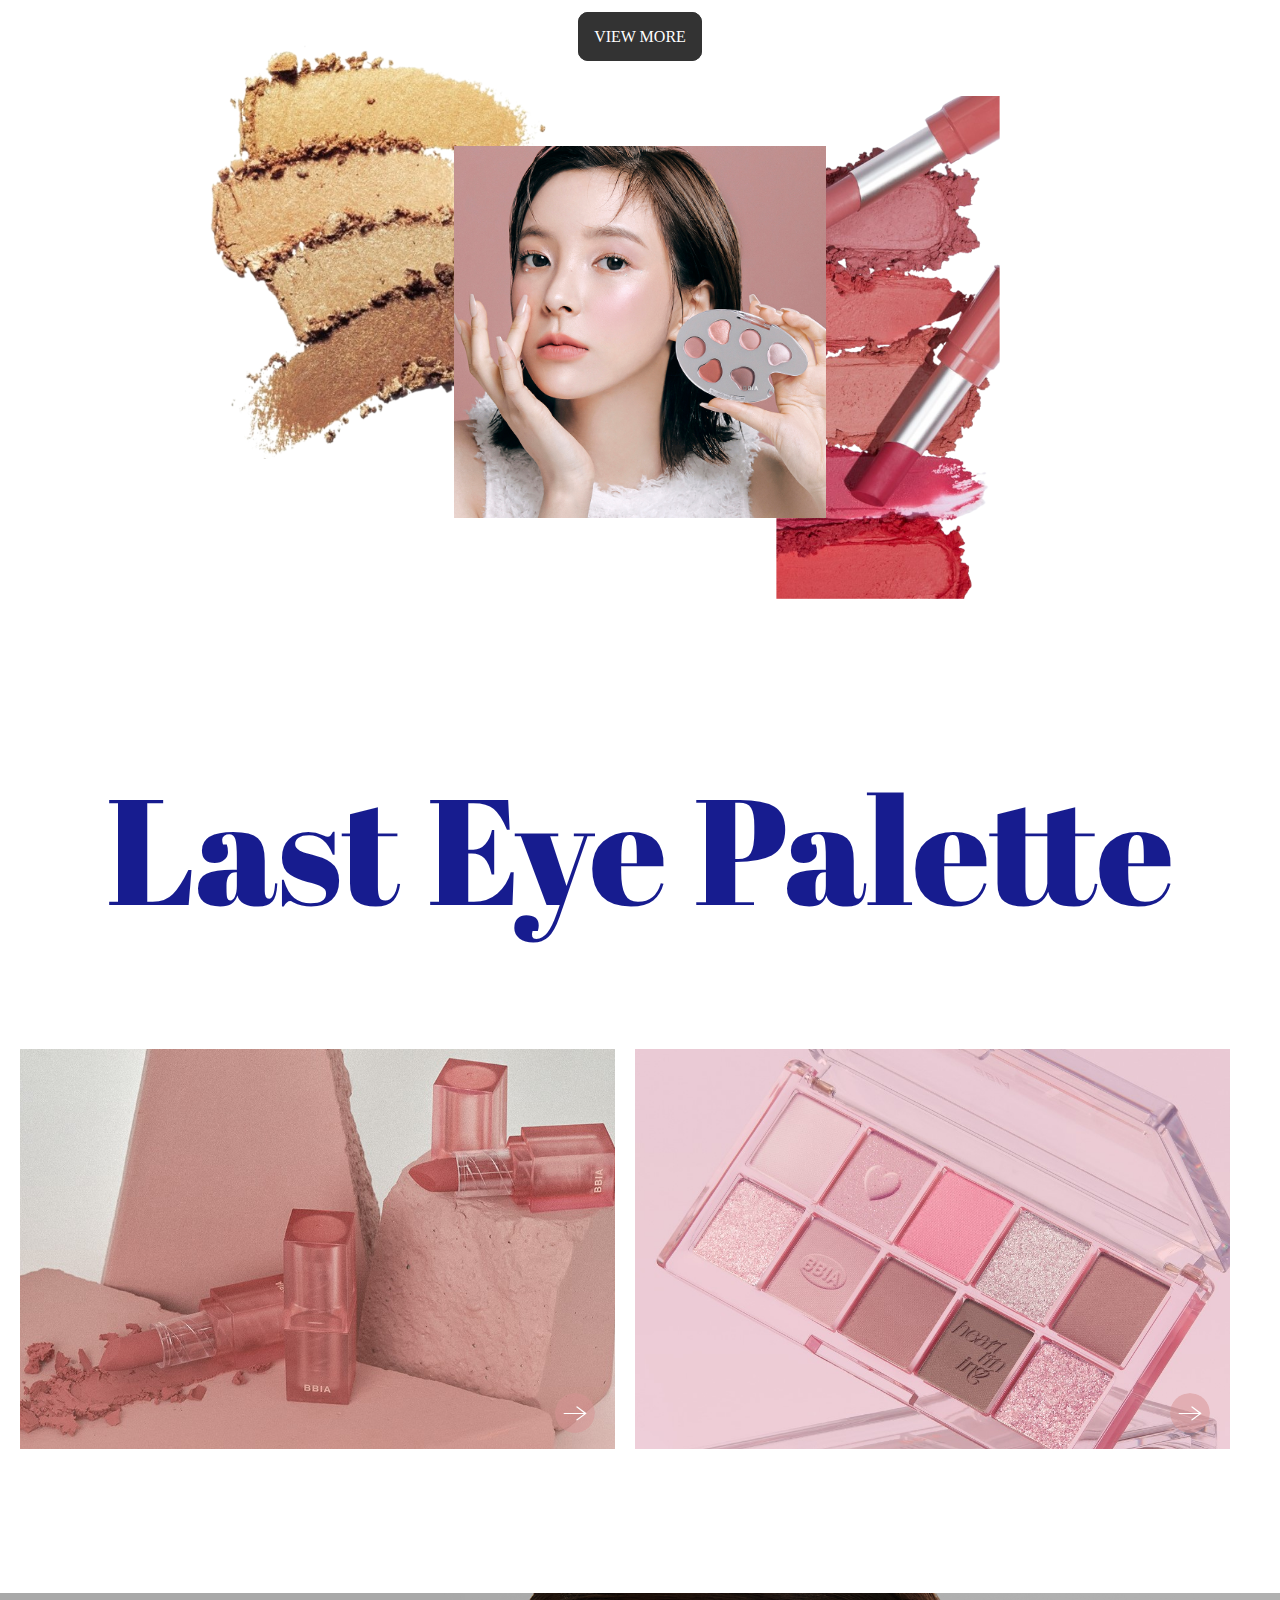
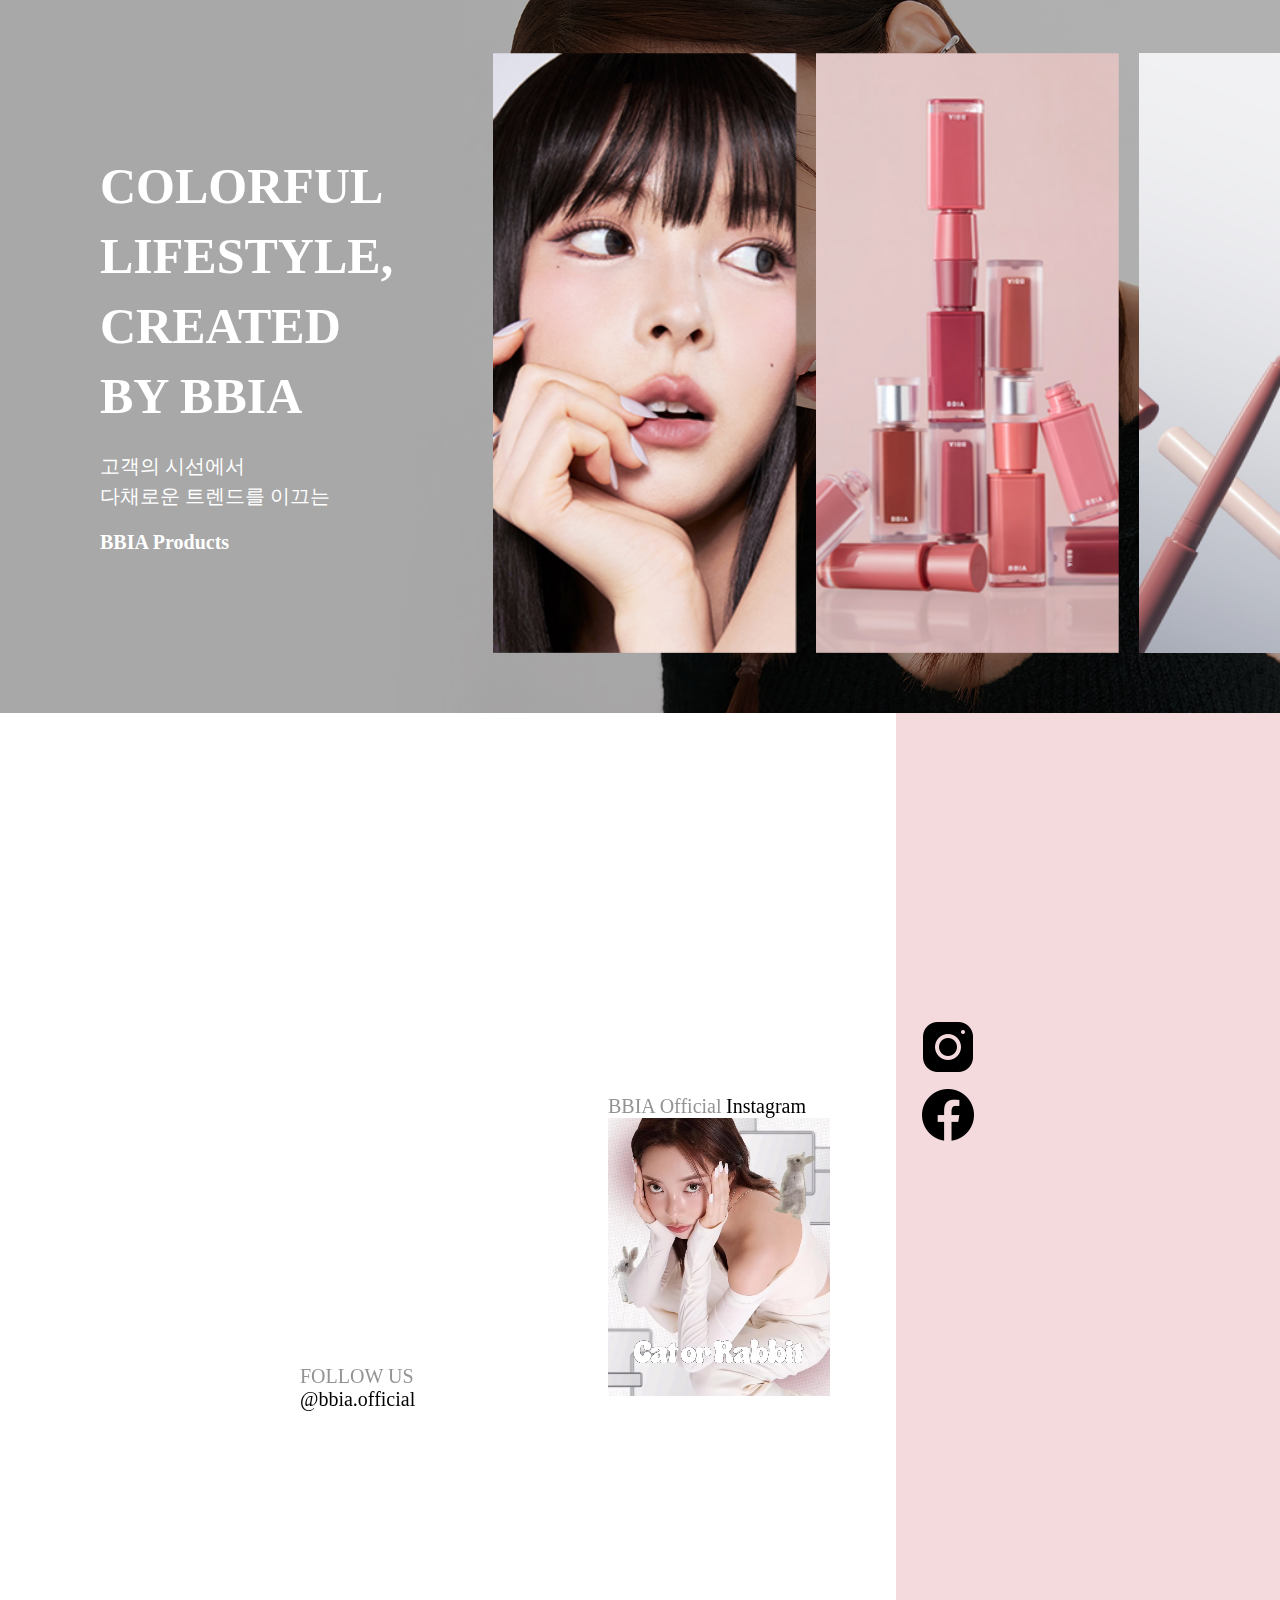
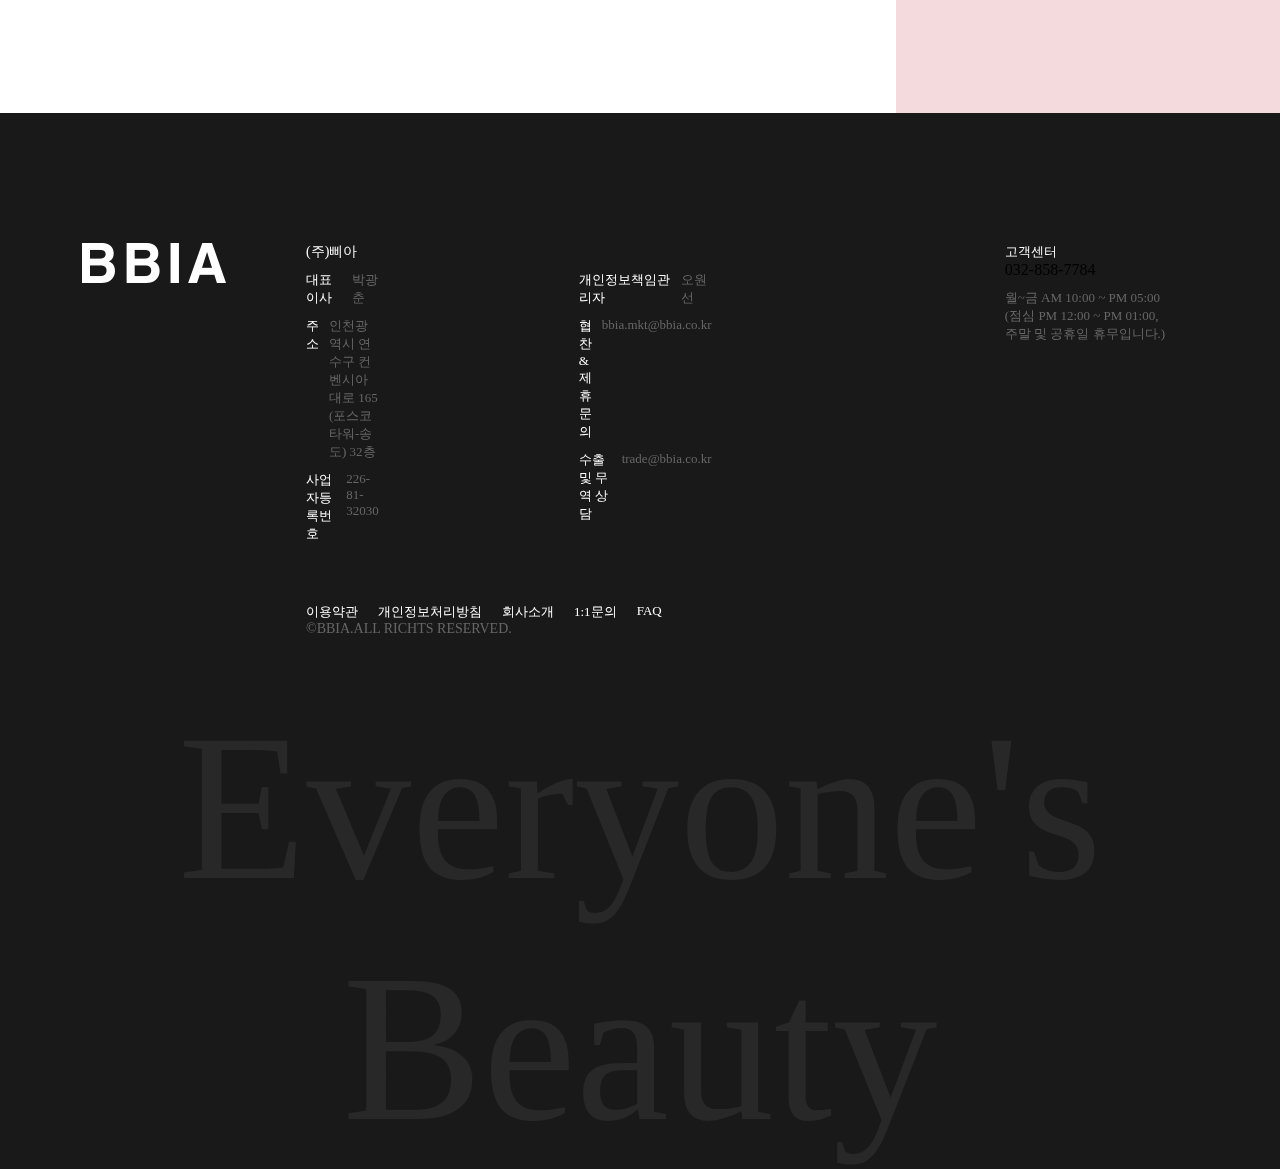
==== commit 0e27547f: "Update index.html" ====
--- a/index.html
+++ b/index.html
@@ -482,8 +482,8 @@
     </button>
 
     <div class="sub_buttons">
-        <button class="sub_button"><img src="img/top.png" alt=""></button>
-        <button class="sub_button"><img src="img/kakao_talk.png" alt=""></button>
+        <button class="sub_button"><img src="img/top.png" alt="탑 버튼"></button>
+        <button class="sub_button"><img src="img/kakao_talk.png" alt="카카오톡 버튼"></button>
     </div>
 </body>
 
@@ -491,8 +491,8 @@
     document.addEventListener("DOMContentLoaded", function () {
         var mainVisualSwiper = new Swiper(".main_visual .mySwiper", {
             navigation: {
-                nextEl: ".swiper-button-next",
-                prevEl: ".swiper-button-prev",
+                nextEl: ".swiper-c_button-next",
+                prevEl: ".swiper-c_button-prev",
             },
             pagination: {
                 el: ".swiper-pagination",
--- a/css/style.css
+++ b/css/style.css
@@ -715,14 +715,14 @@
 }
 .sub_buttons {
     display: flex;
-    gap: 10px;
+    gap: 5px;
     flex-direction: column;
     align-items: center;
     opacity: 0;
     visibility: hidden;
     position: fixed;
     bottom: 100px; 
-    right: 20px;
+    right: 15px;
     border-radius: 10px;
     padding: 10px;
     z-index: 999;
@@ -736,12 +736,12 @@
     transition: opacity 0.3s ease, transform 0.3s ease;
 }
 .sub_buttons button {
-    margin: 10px 0;
-    padding: 10px;
+    margin: 3px 0;
     color: white;
     border: none;
     cursor: pointer;
     border-radius: 5px;
+    background: none;
 }
 .sub_button img {
     width: 50px;
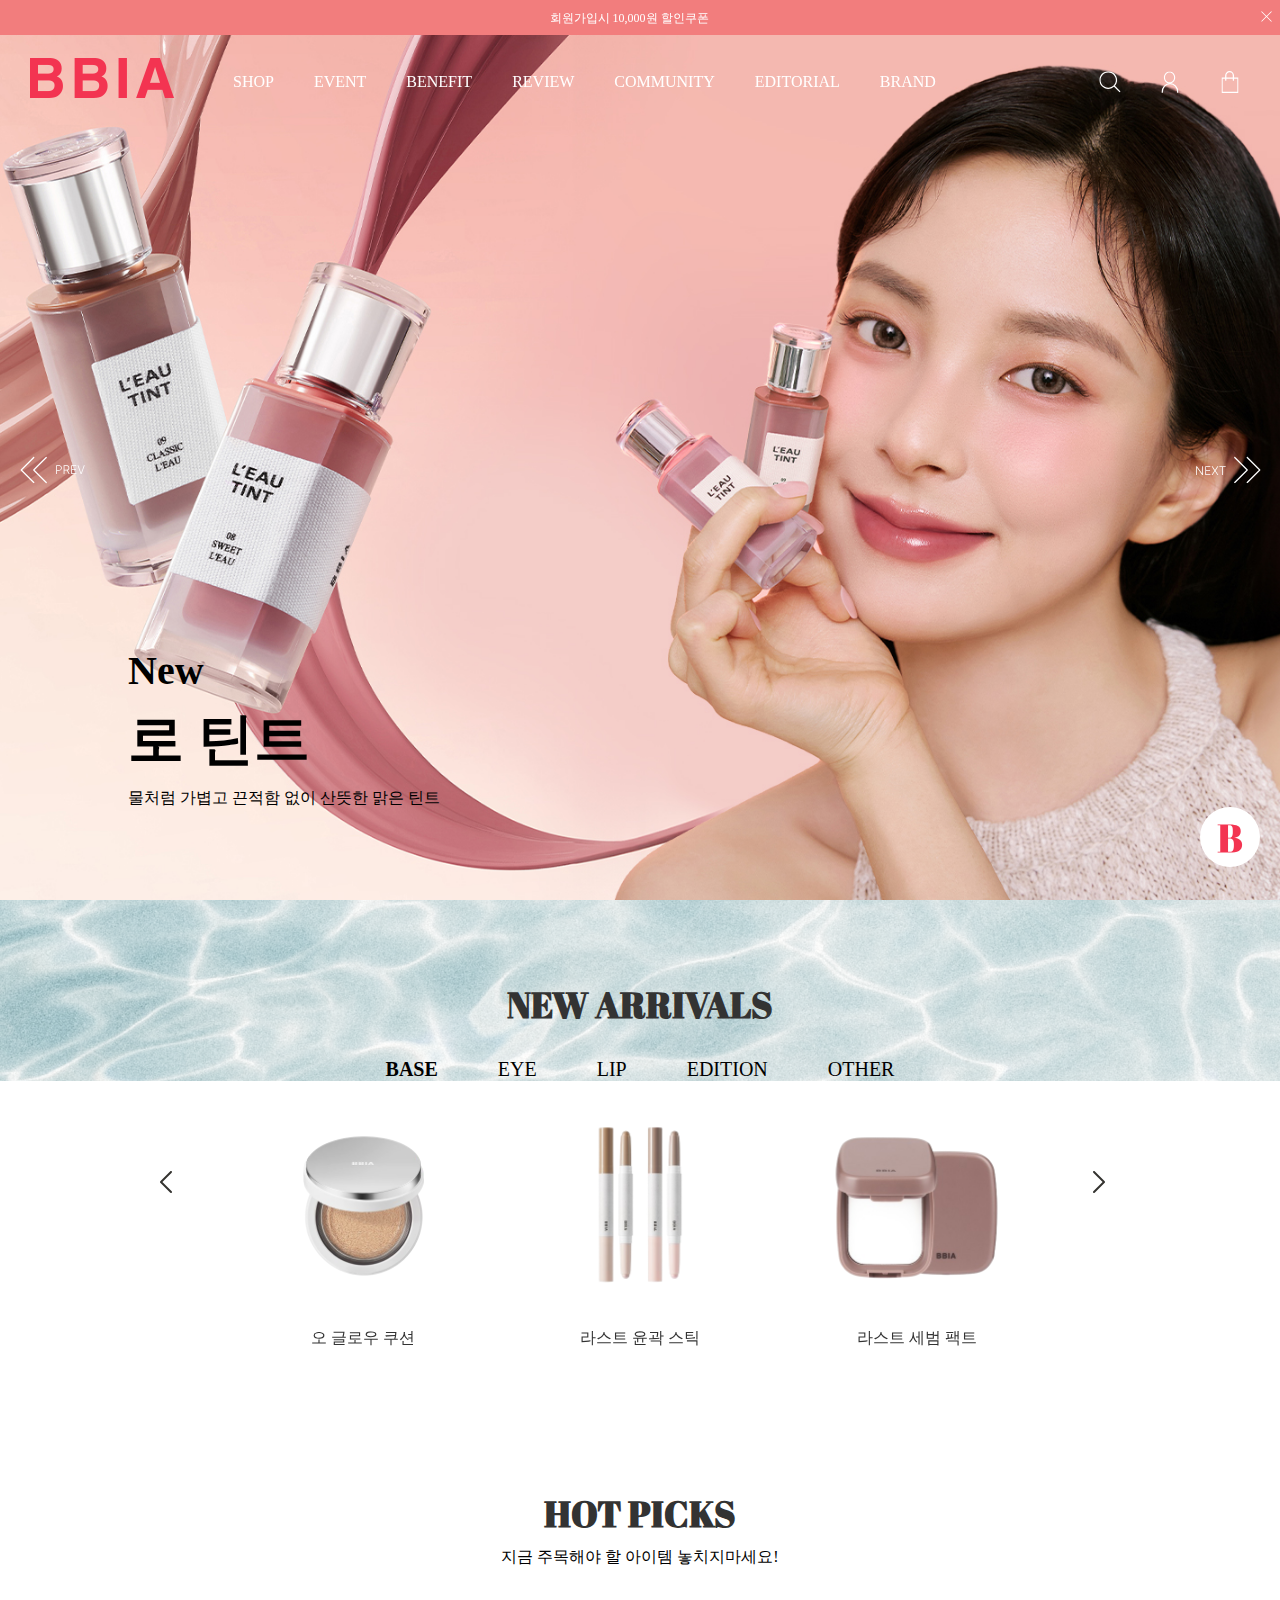
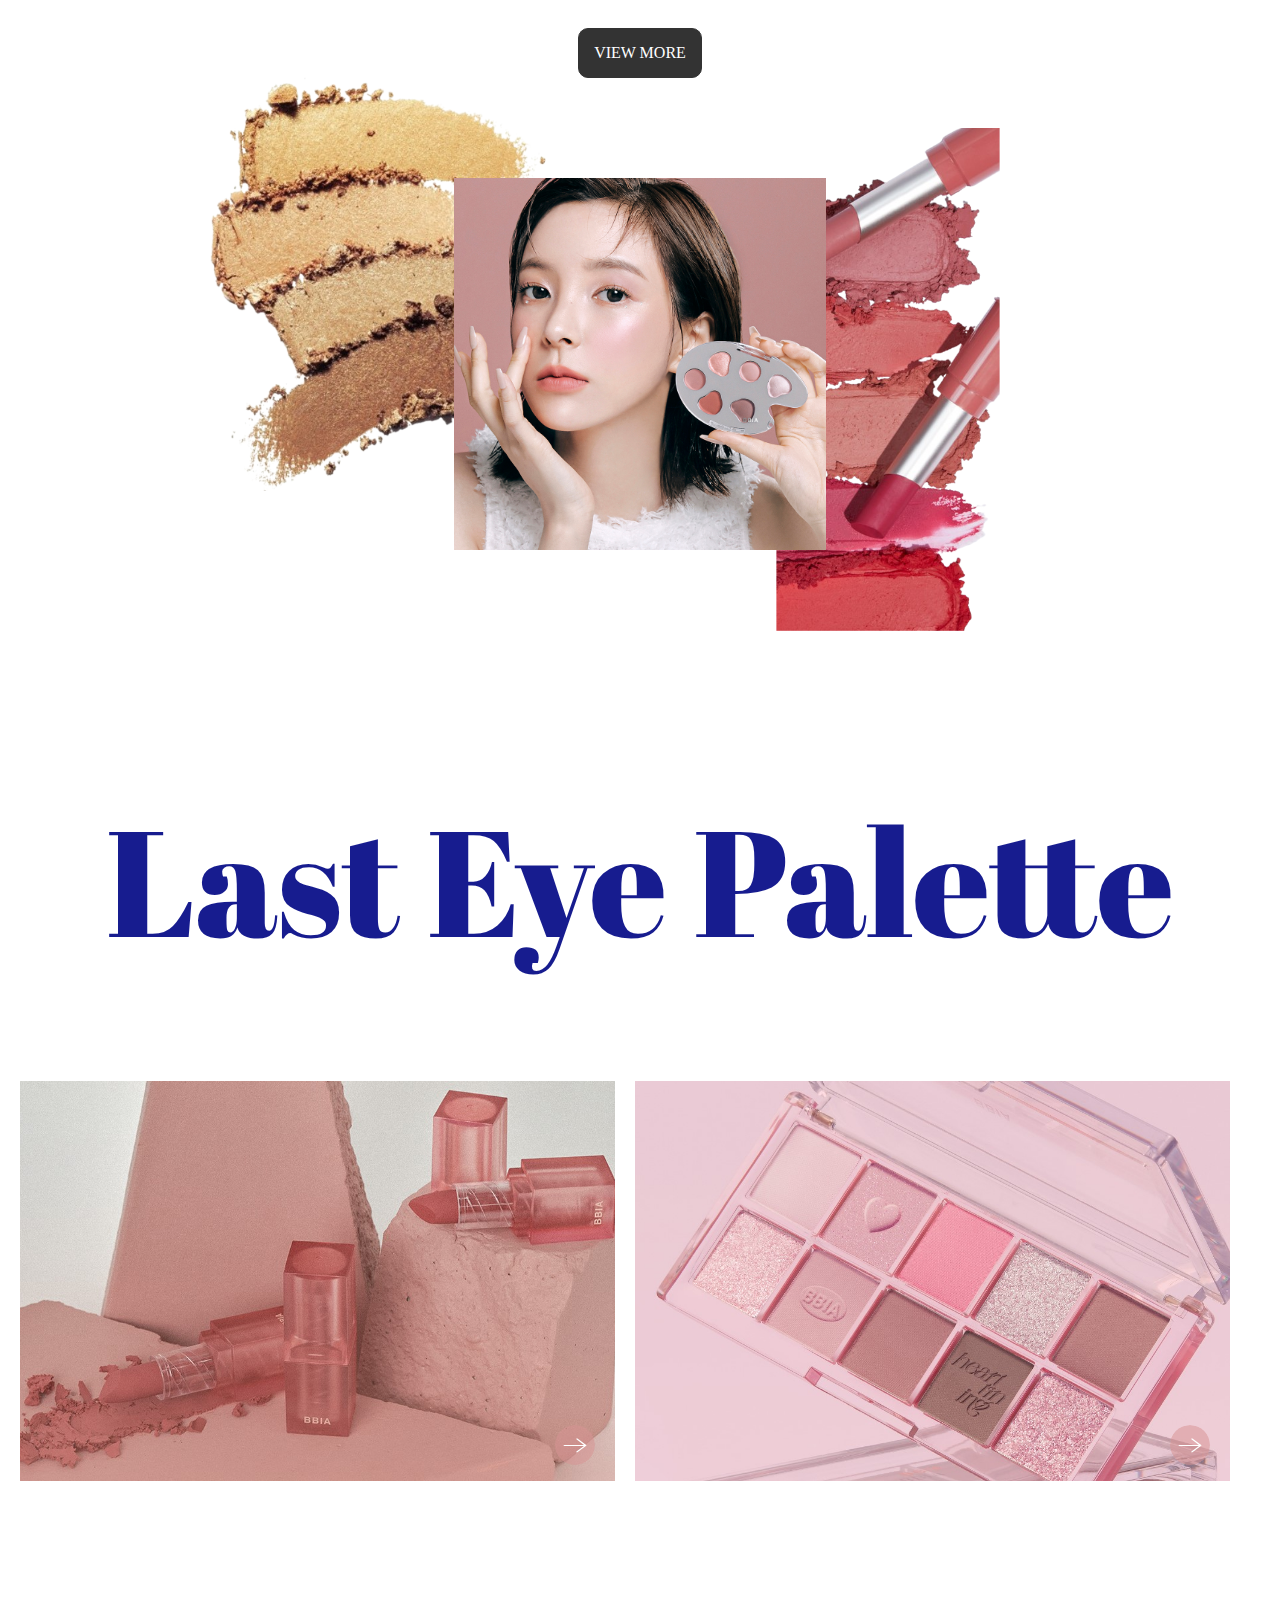
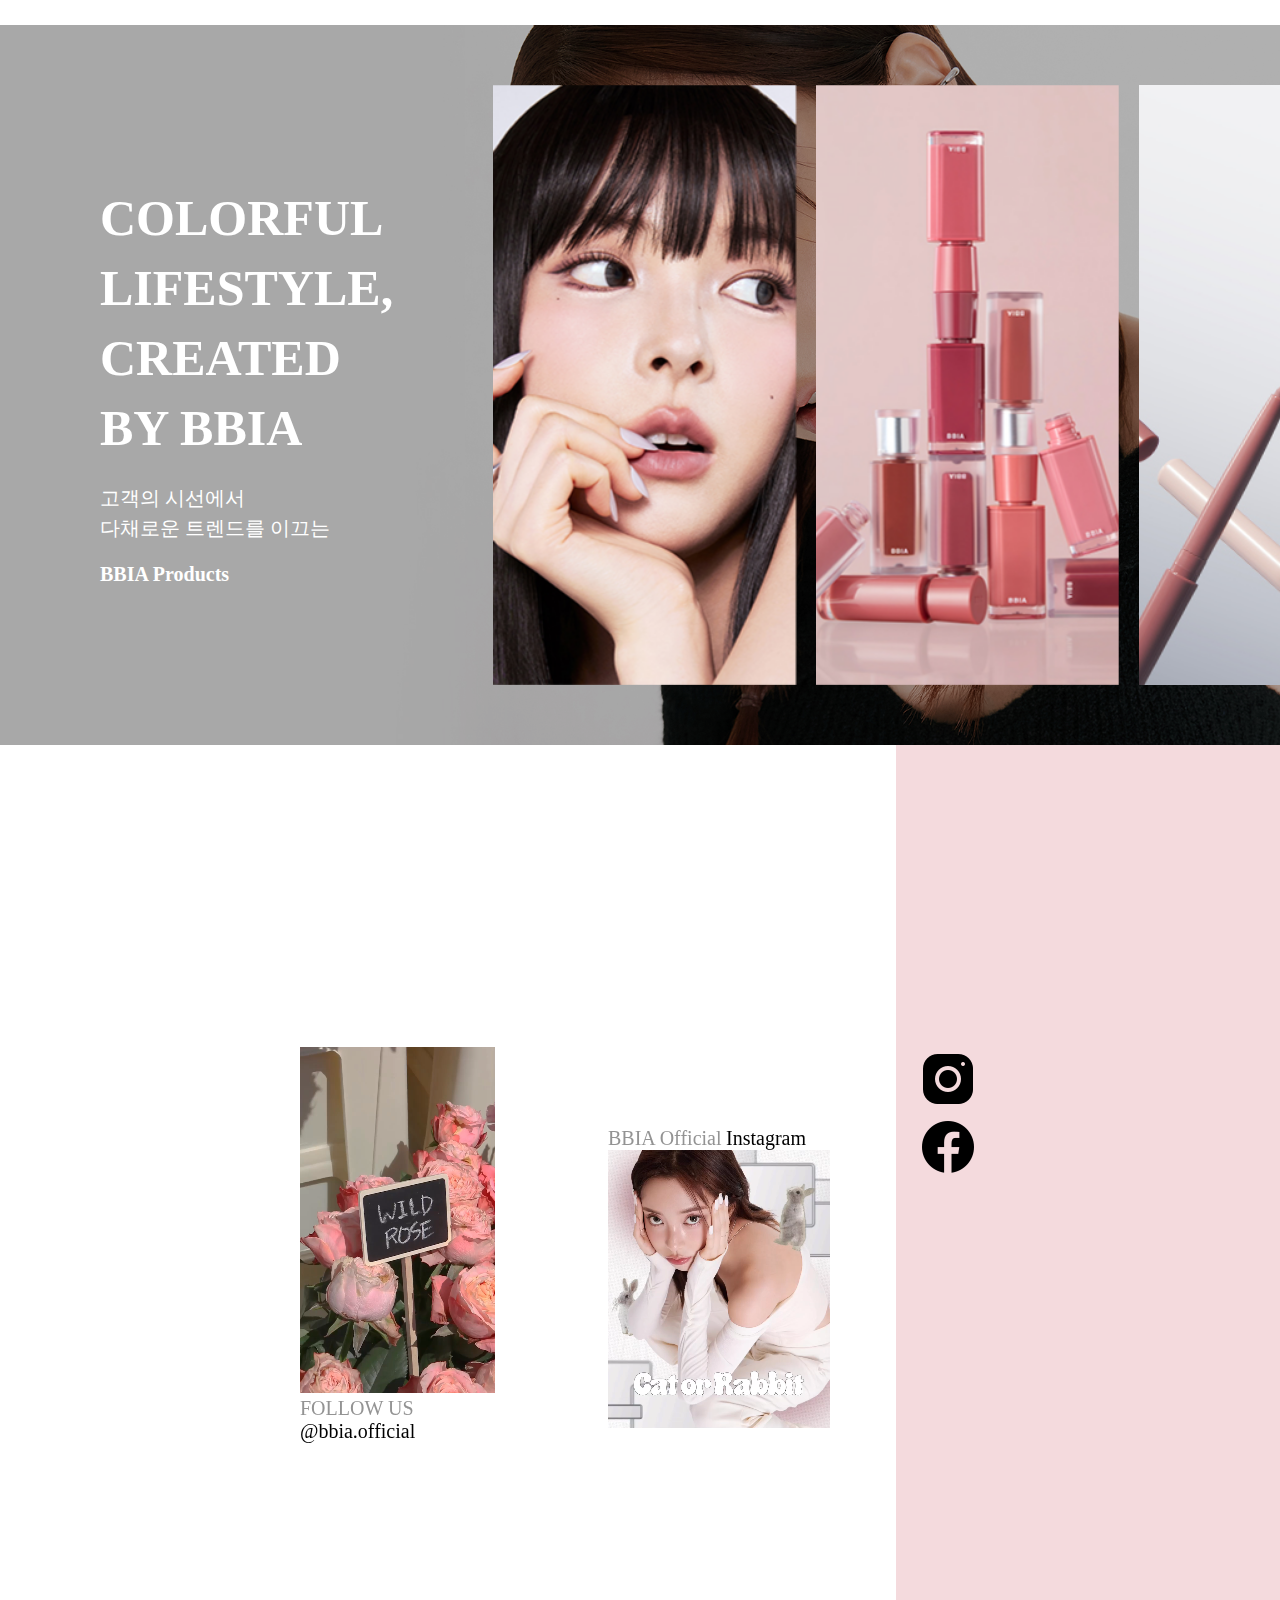
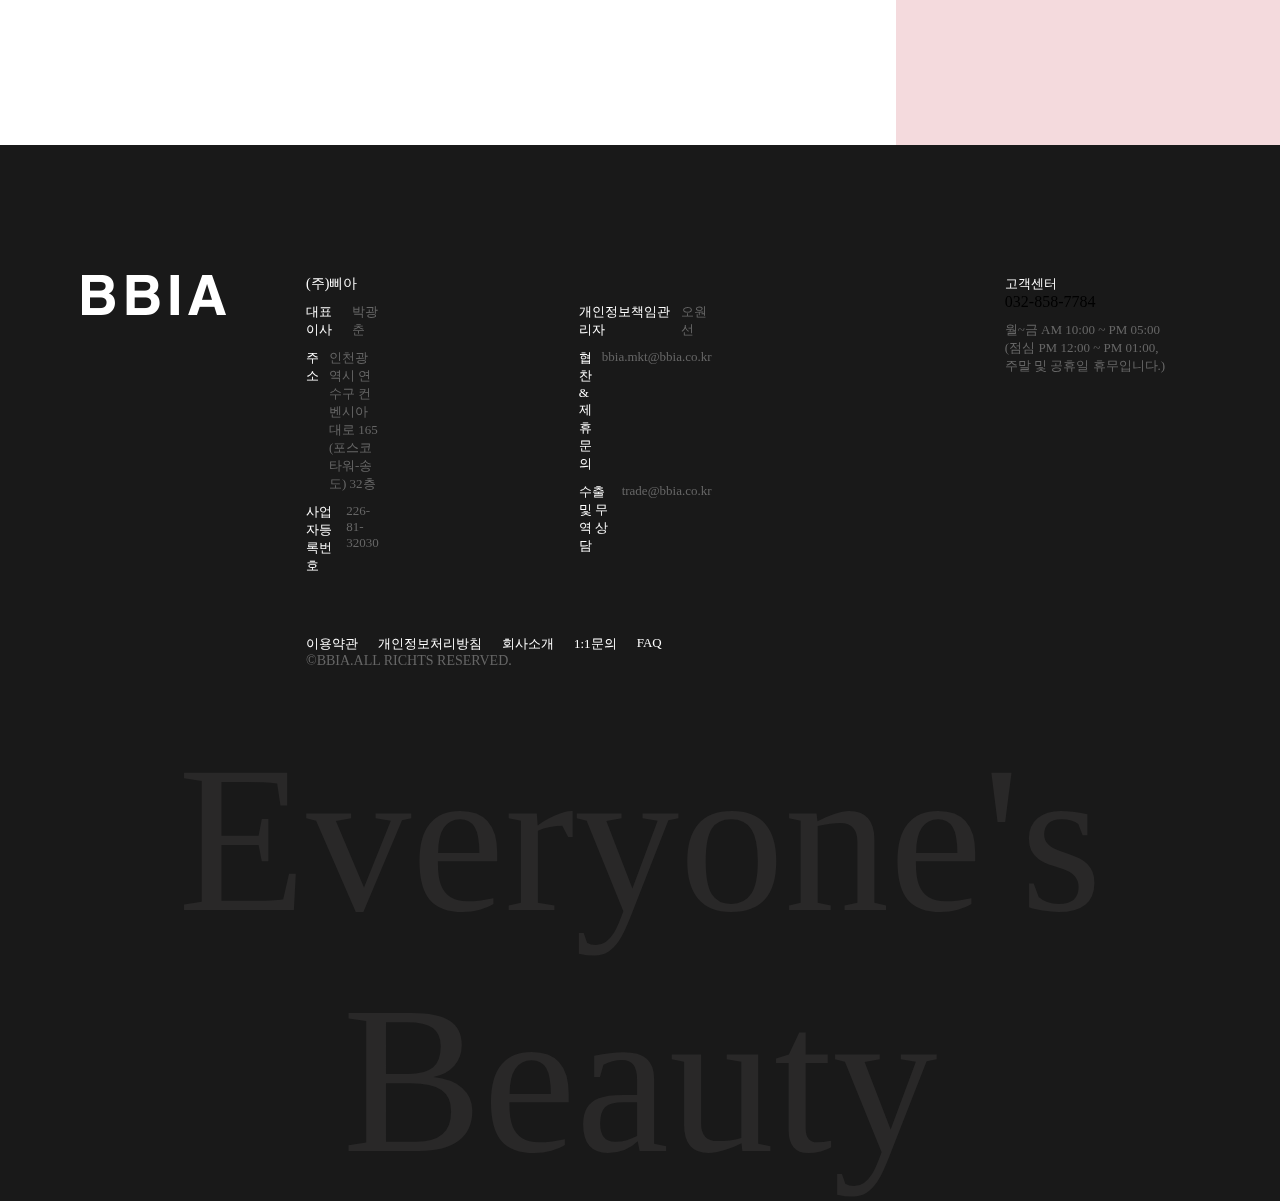
==== commit 53066947: "Update index.html" ====
--- a/index.html
+++ b/index.html
@@ -483,7 +483,9 @@
 
     <div class="sub_buttons">
         <button class="sub_button"><img src="img/top.png" alt="탑 버튼"></button>
-        <button class="sub_button"><img src="img/kakao_talk.png" alt="카카오톡 버튼"></button>
+        <a href="https://pf.kakao.com/_JsLbK" target="_blank">
+            <button class="sub_button"><img src="img/kakao_talk.png" alt="카카오톡 버튼"></button>
+        </a>
     </div>
 </body>
 
--- a/css/style.css
+++ b/css/style.css
@@ -152,25 +152,31 @@
     position: relative;
 }
 .header .inner .pc_nav .gnb li .depth02 {
-    display: none;
     position: absolute;
     top: 100%;
     left: 0;
-    background-color: #ff9ec349;
+    background-color: rgba(255, 158, 195, 0.3);
     box-shadow: 0 4px 6px rgba(0, 0, 0, 0.1);
     border-radius: 10px;
-    width: 120px;
-    padding: 10px;
-    transition: opacity 1.5s ease-in-out;
+    width: 140px;
+    padding: 20px;
+    opacity: 0;
+    visibility: hidden;
+    transform: translateY(10px);
+    transition: opacity 0.3s ease-in-out, transform 0.3s ease-in-out, visibility 0.3s;
 }
 .header .inner .pc_nav .gnb li .depth02 li {
     margin-bottom: 20px;
     color: #fff;
 }
 .header .inner .pc_nav .gnb li:hover .depth02 {
-    display: block;
-}
-
+    opacity: 1;
+    visibility: visible;
+    transform: translateY(0);
+}
+.header .inner .pc_nav .gnb li .depth02 li a {
+    font-size: 15px;
+}
 .header .inner .util {
     display: flex;
     gap: 20px;
@@ -388,11 +394,18 @@
     padding-bottom: 60px;
 }
 .hot_picks .text span {
+    font-size: 16px;
     border: 1px solid #333;
     color: #fff;
     padding: 15px 15px;
     border-radius: 10px;
     background-color: #333;
+    cursor: pointer;
+    transition: transform 0.3s ease;
+    display: inline-block;
+}
+.hot_picks .text span:hover {
+    transform: scale(1.1);
 }
 .hot_picks .hot_wrap {
     margin-top: 190px;
@@ -452,7 +465,10 @@
 .hot_images .item img {
     width: 100%;
     height: 400px;
-    object-fit: cover;
+    transition: transform 0.3s ease;
+}
+.hot_images .item img:hover {
+    transform: scale(1.05);
 }
 .hot_images .button {
     background-color: #d79494be;
